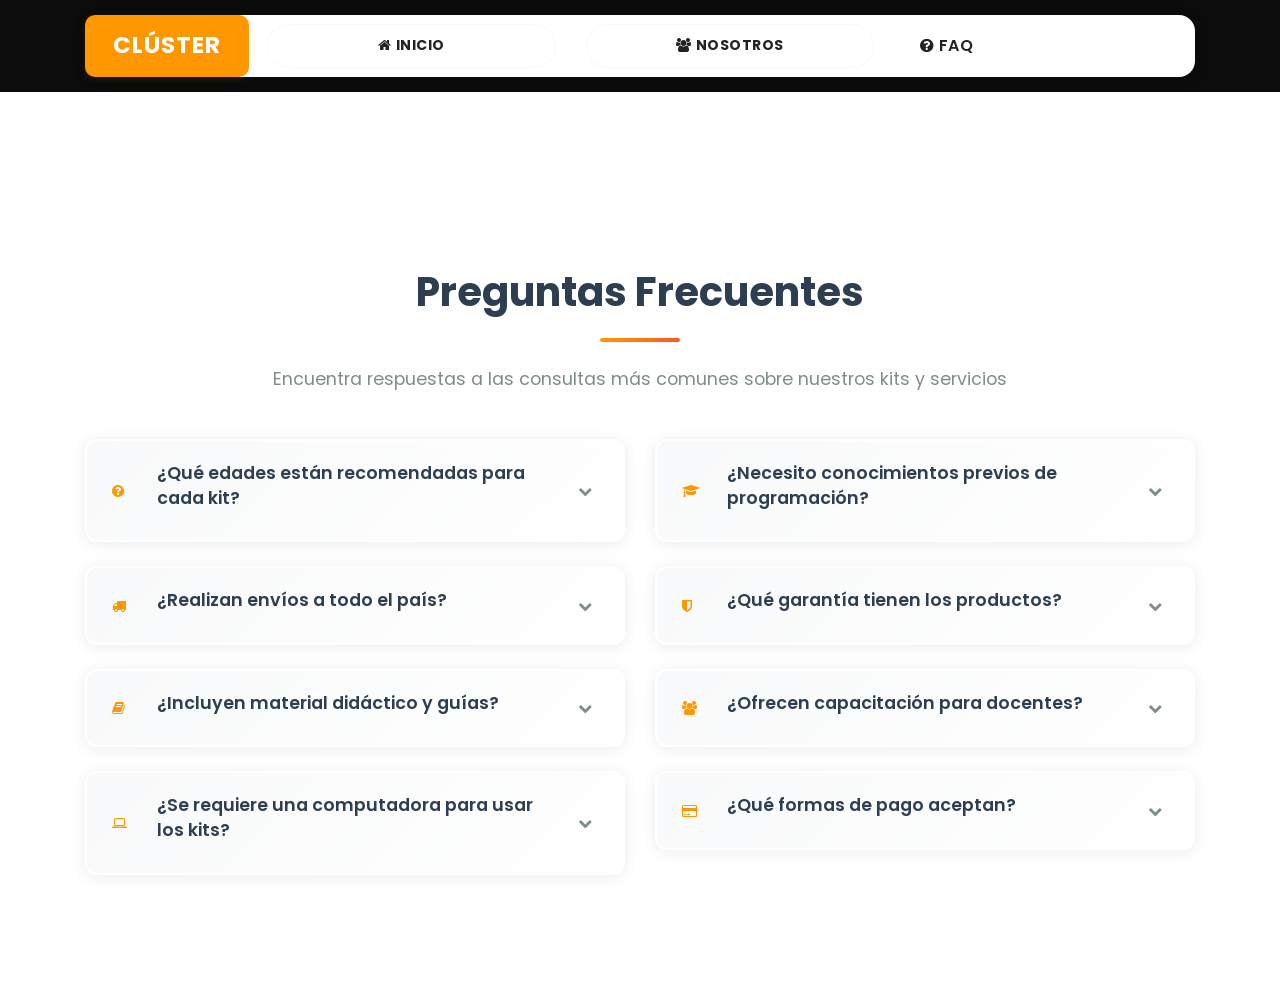
==== faq.html @ 16336eb2 "Optimización completa mobile responsive - 3 páginas con navbar, sidebar y secciones optimizadas" ====
<!DOCTYPE html>
<html lang="es">
   <head>
      <!-- basic -->
      <meta charset="utf-8">
      <meta http-equiv="X-UA-Compatible" content="IE=edge">
      <meta name="viewport" content="width=device-width, initial-scale=1, shrink-to-fit=no">
      
      <!-- site metas -->
      <title>Preguntas Frecuentes - Clúster ISAE | FAQ Kits Gigo</title>
      <meta name="description" content="Preguntas frecuentes sobre kits Gigo, garantías, edades recomendadas, capacitaciones y formas de pago.">
      <meta name="keywords" content="FAQ, preguntas frecuentes, kits gigo, garantia, envios, capacitaciones">
      
      <!-- bootstrap css -->
      <link rel="stylesheet" type="text/css" href="css/bootstrap.min.css">
      <!-- style css -->
      <link rel="stylesheet" type="text/css" href="css/style.css">
      <!-- Responsive-->
      <link rel="stylesheet" href="css/responsive.css">
      <!-- fevicon -->
      <link rel="icon" href="data:image/svg+xml,<svg xmlns='http://www.w3.org/2000/svg' viewBox='0 0 100 100'><text y='.9em' font-size='90'>🤖</text></svg>" type="image/svg+xml" />
      <!-- font css -->
      <link href="https://fonts.googleapis.com/css?family=Poppins:400,500,600,700&display=swap" rel="stylesheet">
      <!-- Scrollbar Custom CSS -->
      <link rel="stylesheet" href="css/jquery.mCustomScrollbar.min.css">
      <!-- font awesome css -->
      <link rel="stylesheet" href="https://cdnjs.cloudflare.com/ajax/libs/font-awesome/4.7.0/css/font-awesome.min.css">
      
      <!-- Custom Responsive Styles -->
      <style>
         /* Navbar responsive fixes */
         .navbar-toggler {
            background: transparent;
            border: 2px solid rgba(255, 255, 255, 0.5);
            padding: 8px 10px;
         }
         
         .navbar-toggler:focus {
            outline: none;
            box-shadow: 0 0 0 0.2rem rgba(255, 255, 255, 0.25);
         }
         
         @media (max-width: 991px) {
            .navbar-collapse {
               background: rgba(30, 60, 114, 0.98);
               margin-top: 15px;
               padding: 15px;
               border-radius: 8px;
            }
            
            .navbar-nav .nav-item {
               margin: 8px 0 !important;
               width: 100%;
            }
            
            .navbar-nav .nav-link,
            .navbar-nav .nav-btn {
               text-align: center;
               display: block;
               width: 100%;
               padding: 12px 20px !important;
            }
            
            .navbar-nav .nav-item.active .nav-link,
            .navbar-nav .nav-item.active .nav-btn {
               background: rgba(255, 107, 53, 0.2);
            }
         }
         
         @media (max-width: 576px) {
            .navbar-brand {
               font-size: 1.1rem !important;
            }
            
            .navbar-nav .nav-link,
            .navbar-nav .nav-btn {
               font-size: 14px;
               padding: 10px 15px !important;
            }
         }
         
         /* ========================================
            COMPLETE MOBILE OPTIMIZATION - FAQ PAGE
            ======================================== */
         
         @media (max-width: 768px) {
            * {
               -webkit-tap-highlight-color: rgba(255, 107, 53, 0.2);
            }
            
            body {
               font-size: 14px;
               padding-bottom: 80px;
            }
            
            .container {
               padding-left: 20px;
               padding-right: 20px;
            }
            
            h1, h2, h3, h4 {
               word-wrap: break-word;
               overflow-wrap: break-word;
               font-size: 24px !important;
               margin-bottom: 20px;
            }
            
            h3 {
               font-size: 20px !important;
            }
            
            img {
               max-width: 100%;
               height: auto;
            }
            
            p {
               font-size: 14px !important;
               line-height: 1.7;
            }
            
            .faq-item {
               margin-bottom: 15px;
               border-radius: 12px;
               overflow: hidden;
            }
            
            .faq-question {
               padding: 15px;
               font-size: 15px !important;
               font-weight: 600;
               min-height: 50px;
               display: flex;
               align-items: center;
               background: linear-gradient(135deg, #1e3c72 0%, #2a5298 100%);
               color: white;
               cursor: pointer;
               transition: all 0.3s ease;
            }
            
            .faq-question:active {
               background: linear-gradient(135deg, #ff6b35 0%, #ff8c42 100%);
            }
            
            .faq-answer {
               padding: 15px;
               font-size: 14px !important;
               line-height: 1.7;
               background: #f8f9fa;
            }
            
            section {
               padding: 40px 0 !important;
            }
            
            /* Touch targets */
            a, button {
               min-height: 44px;
               display: inline-flex;
               align-items: center;
            }
         }
         
         @media (max-width: 576px) {
            h1, h2 {
               font-size: 22px !important;
            }
            
            h3 {
               font-size: 18px !important;
            }
            
            p {
               font-size: 13px !important;
            }
            
            .faq-question {
               font-size: 14px !important;
               padding: 12px;
            }
            
            .faq-answer {
               font-size: 13px !important;
               padding: 12px;
            }
            
            section {
               padding: 30px 0 !important;
            }
         }
      </style>
   </head>
   <body>
      <!-- header section start -->
      <header class="header_section">
        <div class="container">
            <nav class="navbar navbar-expand-lg custom_nav-container d-flex align-items-center">
                <a class="navbar-brand brand-orange" href="index.html">CLÚSTER</a>

                <button class="navbar-toggler" type="button" data-toggle="collapse" data-target="#navbarSupportedContent" aria-controls="navbarSupportedContent" aria-expanded="false" aria-label="Toggle navigation">
                    <span class="navbar-toggler-icon">
                       <i class="fa fa-bars" style="color: #fff; font-size: 24px;"></i>
                    </span>
                </button>

                <div class="collapse navbar-collapse" id="navbarSupportedContent">
               <ul class="navbar-nav ml-auto text-uppercase d-flex align-items-center">
                  <li class="nav-item">
                     <a class="nav-link font-weight-bold px-3 py-2 rounded-pill border border-light" href="index.html"> 
                        <i class="fa fa-home mr-1"></i>INICIO
                     </a>
                  </li>
                  <li class="nav-item ml-2">
                     <a class="nav-link font-weight-bold px-3 py-2 rounded-pill border border-light" href="nosotros.html">
                        <i class="fa fa-users mr-1"></i>NOSOTROS
                     </a>
                  </li>
                  <li class="nav-item ml-2 active">
                     <a class="btn btn-outline-light nav-btn px-3 py-2 rounded-pill" href="faq.html">
                        <i class="fa fa-question-circle mr-1"></i>FAQ <span class="sr-only">(current)</span>
                     </a>
                  </li>
                    </ul>
                </div>
            </nav>
         </div>
      </header>
      <!-- header section end -->
      
      <!-- faq section start -->
      <div class="blog_section layout_padding">
         <div class="container">
            <div class="blog_section_2">
               <div class="row mb-5">
                  <div class="col-12">
                     <div class="faq-section-new">
                        <div class="faq-header text-center mb-5">
                           <h2 class="faq-main-title">Preguntas Frecuentes</h2>
                           <p class="faq-subtitle">Encuentra respuestas a las consultas más comunes sobre nuestros kits y servicios</p>
                        </div>
                        
                        <div class="row">
                           <div class="col-lg-6 mb-4">
                              <div class="faq-card">
                                 <div class="faq-question-new">
                                    <i class="fa fa-question-circle faq-icon-new"></i>
                                    <h5>¿Qué edades están recomendadas para cada kit?</h5>
                                    <i class="fa fa-chevron-down faq-arrow-new"></i>
                                 </div>
                                 <div class="faq-answer-new">
                                    <p>Cada kit está diseñado para diferentes rangos de edad: Kit 1205 (6-10 años), Kit 1269 (10-14 años), Kit 1300 (12-16 años), Kit 1409 (14+ años), y Kit 1204RR (12+ años). Todos están pensados para facilitar el aprendizaje progresivo.</p>
                                 </div>
                              </div>
                           </div>
                           
                           <div class="col-lg-6 mb-4">
                              <div class="faq-card">
                                 <div class="faq-question-new">
                                    <i class="fa fa-graduation-cap faq-icon-new"></i>
                                    <h5>¿Necesito conocimientos previos de programación?</h5>
                                    <i class="fa fa-chevron-down faq-arrow-new"></i>
                                 </div>
                                 <div class="faq-answer-new">
                                    <p>No es necesario. Gigo se encargó de que los kits estén diseñados para iniciar desde cero. Incluyen guías paso a paso, programación visual por bloques y materiales educativos que facilitan el aprendizaje de forma intuitiva.</p>
                                 </div>
                              </div>
                           </div>
                           
                           <div class="col-lg-6 mb-4">
                              <div class="faq-card">
                                 <div class="faq-question-new">
                                    <i class="fa fa-truck faq-icon-new"></i>
                                    <h5>¿Realizan envíos a todo el país?</h5>
                                    <i class="fa fa-chevron-down faq-arrow-new"></i>
                                 </div>
                                 <div class="faq-answer-new">
                                    <p>Sí, realizamos envíos a todo el territorio nacional. Los tiempos de entrega varían según la ubicación. Contáctanos para obtener información específica sobre costos y plazos de entrega para tu zona.</p>
                                 </div>
                              </div>
                           </div>
                           
                           <div class="col-lg-6 mb-4">
                              <div class="faq-card">
                                 <div class="faq-question-new">
                                    <i class="fa fa-shield faq-icon-new"></i>
                                    <h5>¿Qué garantía tienen los productos?</h5>
                                    <i class="fa fa-chevron-down faq-arrow-new"></i>
                                 </div>
                                 <div class="faq-answer-new">
                                    <p>Todos nuestros kits cuentan con garantía de 6 meses contra defectos de fabricación. Además, ofrecemos soporte técnico continuo y asesoramiento para sacar el máximo provecho de tu kit educativo.</p>
                                 </div>
                              </div>
                           </div>
                           
                           <div class="col-lg-6 mb-4">
                              <div class="faq-card">
                                 <div class="faq-question-new">
                                    <i class="fa fa-book faq-icon-new"></i>
                                    <h5>¿Incluyen material didáctico y guías?</h5>
                                    <i class="fa fa-chevron-down faq-arrow-new"></i>
                                 </div>
                                 <div class="faq-answer-new">
                                    <p>Absolutamente. Cada kit incluye guías de actividades, desafíos progresivos y acceso a secuencias pedagógicas. También ofrecemos soporte pedagógico.</p>
                                 </div>
                              </div>
                           </div>
                           
                           <div class="col-lg-6 mb-4">
                              <div class="faq-card">
                                 <div class="faq-question-new">
                                    <i class="fa fa-users faq-icon-new"></i>
                                    <h5>¿Ofrecen capacitación para docentes?</h5>
                                    <i class="fa fa-chevron-down faq-arrow-new"></i>
                                 </div>
                                 <div class="faq-answer-new">
                                    <p>Sí, ofrecemos programas de capacitación y talleres especializados para docentes. Incluyen formación en uso de kits, metodologías pedagógicas y estrategias para integrar la robótica en el aula.</p>
                                 </div>
                              </div>
                           </div>
                           
                           <div class="col-lg-6 mb-4">
                              <div class="faq-card">
                                 <div class="faq-question-new">
                                    <i class="fa fa-laptop faq-icon-new"></i>
                                    <h5>¿Se requiere una computadora para usar los kits?</h5>
                                    <i class="fa fa-chevron-down faq-arrow-new"></i>
                                 </div>
                                 <div class="faq-answer-new">
                                    <p>Depende del kit. El Kit 1205 no requiere PC. Los kits 1269, 1300, 1409 y 1204RR sí necesitan computadora para programación. Algunos también soportan tablets o dispositivos móviles con Bluetooth.</p>
                                 </div>
                              </div>
                           </div>
                           
                           <div class="col-lg-6 mb-4">
                              <div class="faq-card">
                                 <div class="faq-question-new">
                                    <i class="fa fa-credit-card faq-icon-new"></i>
                                    <h5>¿Qué formas de pago aceptan?</h5>
                                    <i class="fa fa-chevron-down faq-arrow-new"></i>
                                 </div>
                                 <div class="faq-answer-new">
                                    <p>Aceptamos transferencia bancaria, depósito, tarjetas de crédito y débito. Para instituciones educativas ofrecemos planes de pago especiales y presupuestos personalizados. Contáctanos para más detalles.</p>
                                 </div>
                              </div>
                           </div>
                        </div>
                     </div>
                  </div>
               </div>
            </div>
         </div>
      </div>
      <!-- faq section end -->

      <!-- Botón flotante volver arriba -->
      <button id="btn-scroll-top" title="Volver al principio">
         <i class="fa fa-arrow-up"></i>
      </button>

      <!-- Javascript files-->
      <script src="js/jquery.min.js"></script>
      <script src="js/popper.min.js"></script>
      <script src="js/bootstrap.bundle.min.js"></script>
      <script src="js/jquery-3.0.0.min.js"></script>
      <script src="js/plugin.js"></script>
      <script src="js/jquery.mCustomScrollbar.concat.min.js"></script>
      <script src="js/custom.js"></script>
      
      <script>
         // FAQ Accordion
         document.addEventListener('DOMContentLoaded', function() {
            const faqCards = document.querySelectorAll('.faq-card');
            
            faqCards.forEach(card => {
               const question = card.querySelector('.faq-question-new');
               
               question.addEventListener('click', function() {
                  // Cerrar todas las demás cards
                  faqCards.forEach(otherCard => {
                     if (otherCard !== card) {
                        otherCard.classList.remove('active');
                     }
                  });
                  
                  // Toggle la card actual
                  card.classList.toggle('active');
               });
            });
         });
      </script>
      
      <script>
         // Mostrar/ocultar botón y scroll suave al top
         const btnScrollTop = document.getElementById('btn-scroll-top');
         window.addEventListener('scroll', function() {
            if (window.scrollY > 200) {
               btnScrollTop.style.display = 'block';
            } else {
               btnScrollTop.style.display = 'none';
            }
         });
         btnScrollTop.addEventListener('click', function() {
            window.scrollTo({ top: 0, behavior: 'smooth' });
         });
      </script>
   </body>
</html>
---- css/style.css ----
/* RESET PARA ELIMINAR ESPACIO BLANCO SUPERIOR */
html, body {
    margin: 0 !important;
    padding: 0 !important;
}

/* Badges informativos para kits */
.kit-badges {
    display: flex;
    flex-wrap: wrap;
    gap: 8px;
    margin-top: 12px;
    margin-bottom: 12px;
}

.kit-badge {
    display: inline-flex;
    align-items: center;
    gap: 6px;
    background: #fff;
    border: 1.5px solid #ff9800;
    border-radius: 20px;
    padding: 6px 14px;
    font-size: 0.85rem;
    font-weight: 600;
    color: #333;
    box-shadow: 0 2px 6px rgba(255, 152, 0, 0.1);
    transition: all 0.3s ease;
}

.kit-badge:hover {
    background: #fff8e1;
    transform: translateY(-2px);
    box-shadow: 0 4px 10px rgba(255, 152, 0, 0.2);
}

.kit-badge-icon {
    font-size: 1.1rem;
    line-height: 1;
}

.kit-badge.edad { border-color: #4caf50; }
.kit-badge.edad:hover { background: #e8f5e9; }

.kit-badge.compatibilidad { border-color: #2196f3; }
.kit-badge.compatibilidad:hover { background: #e3f2fd; }

.kit-badge.requerimientos { border-color: #9c27b0; }
.kit-badge.requerimientos:hover { background: #f3e5f5; }

/* Responsive badges */
@media (max-width: 576px) {
    .kit-badge {
        font-size: 0.75rem;
        padding: 5px 10px;
        gap: 4px;
    }
    .kit-badge-icon {
        font-size: 1rem;
    }
}

/* Video responsivo en info extra Kit 1205 */
.extra-video {
    margin: 18px 0 10px 0;
    width: 100%;
    max-width: 480px;
    aspect-ratio: 16/9;
    border-radius: 14px;
    overflow: hidden;
    box-shadow: 0 2px 12px 0 rgba(0,0,0,0.10);
}
.extra-video iframe {
    width: 100%;
    height: 100%;
    border: none;
    display: block;
}
/* Info extra Kit 1205 */
.kit-extra-info {
    background: linear-gradient(135deg, #fffbf0 0%, #fff8e1 100%);
    border: 2px solid #ff9800;
    border-radius: 20px;
    margin: 40px 0 0 0;
    padding: 40px;
    box-shadow: 0 8px 24px rgba(255, 152, 0, 0.12), 0 2px 8px rgba(0, 0, 0, 0.06);
    transition: all 0.4s cubic-bezier(0.4, 0, 0.2, 1);
    overflow: hidden;
    width: 100%;
    max-width: 100%;
    position: relative;
}

.kit-extra-info::before {
    content: '';
    position: absolute;
    top: 0;
    left: 0;
    right: 0;
    height: 4px;
    background: linear-gradient(90deg, #ff9800, #ffa726, #ff9800);
    background-size: 200% 100%;
    animation: gradientShift 3s ease infinite;
}

@keyframes gradientShift {
    0%, 100% { background-position: 0% 50%; }
    50% { background-position: 100% 50%; }
}

.kit-extra-info .extra-content {
    position: relative;
    z-index: 1;
}

.kit-extra-info .extra-content h4 {
    color: #e65100;
    margin-bottom: 20px;
    font-size: 1.5rem;
    font-weight: 700;
    letter-spacing: 0.5px;
    text-transform: uppercase;
    border-bottom: 3px solid #ff9800;
    padding-bottom: 12px;
    display: inline-block;
}

.kit-extra-info ul {
    margin-bottom: 20px;
    padding-left: 0;
    list-style: none;
}

.kit-extra-info li {
    margin-bottom: 12px;
    font-size: 1.05rem;
    padding-left: 32px;
    position: relative;
    line-height: 1.6;
    color: #333;
}

.kit-extra-info li::before {
    content: '▸';
    position: absolute;
    left: 0;
    color: #ff9800;
    font-size: 1.3rem;
    font-weight: bold;
    top: -2px;
}

.kit-extra-info p {
    color: #555;
    font-size: 1.05rem;
    line-height: 1.7;
    margin-top: 20px;
    padding: 16px;
    background: rgba(255, 255, 255, 0.6);
    border-left: 4px solid #ff9800;
    border-radius: 8px;
}

.kit-extra-info .extra-images {
    display: flex;
    gap: 18px;
    margin-bottom: 14px;
    justify-content: center;
    align-items: center;
}

.kit-extra-info .extra-img {
    width: 120px;
    border-radius: 16px;
    border: 2px solid #ff9800;
    background: #fff;
    box-shadow: 0 4px 12px rgba(255, 152, 0, 0.15);
    transition: transform 0.4s ease, box-shadow 0.4s ease, z-index 0.4s ease;
    cursor: pointer;
    position: relative;
    z-index: 1;
}

.kit-extra-info .extra-img:hover {
    transform: scale(2.5);
    box-shadow: 0 12px 40px rgba(255, 152, 0, 0.4);
    z-index: 100;
}

.kit-extra-info .extra-video {
    margin-top: 20px;
}

.kit-extra-info .extra-video iframe {
    border-radius: 16px;
    box-shadow: 0 4px 16px rgba(0, 0, 0, 0.1);
    border: 2px solid #ff9800;
}
/* Botón 'Ver más' para kits */
.btn-vermas {
    display: inline-flex;
    align-items: center;
    gap: 8px;
    background: linear-gradient(135deg, #ff9800 0%, #fb8c00 100%);
    color: #fff;
    border: none;
    border-radius: 30px;
    padding: 12px 32px;
    font-size: 0.95rem;
    font-weight: 700;
    text-transform: uppercase;
    letter-spacing: 1.2px;
    transition: all 0.3s ease;
    box-shadow: 0 4px 15px rgba(255, 152, 0, 0.3);
    margin-right: 18px;
    position: relative;
    overflow: hidden;
}

.btn-vermas::after {
    content: '▼';
    font-size: 0.8rem;
    transition: transform 0.3s ease;
}

.btn-vermas.expanded::after {
    transform: rotate(180deg);
}

.btn-vermas::before {
    content: '';
    position: absolute;
    top: 0;
    left: -100%;
    width: 100%;
    height: 100%;
    background: linear-gradient(90deg, transparent, rgba(255, 255, 255, 0.3), transparent);
    transition: left 0.5s ease;
}

.btn-vermas:hover::before {
    left: 100%;
}

.btn-vermas:hover {
    background: linear-gradient(135deg, #f57c00 0%, #ef6c00 100%);
    color: #fff;
    box-shadow: 0 6px 25px rgba(255, 152, 0, 0.4);
    transform: translateY(-2px);
    text-decoration: none;
}

.btn-vermas:active {
    transform: translateY(0);
    box-shadow: 0 3px 12px rgba(255, 152, 0, 0.3);
}
/* Alinear botones en Kit 1205 */
.price_main {
    display: flex;
    align-items: center;
    justify-content: space-between;
    gap: 18px;
    margin-top: 24px;
}
.vermas_btn {
    margin-right: auto;
}
.read_btn {
    margin-left: auto;
}

/* Estilos responsive para contenido expandible */
@media (max-width: 768px) {
    .kit-extra-info {
        padding: 24px;
        margin: 24px 0 0 0;
    }
    
    .kit-extra-info .extra-content h4 {
        font-size: 1.3rem;
    }
    
    .kit-extra-info li {
        font-size: 0.95rem;
        padding-left: 28px;
    }
    
    .kit-extra-info .extra-img {
        width: 100px;
    }
    
    .btn-vermas {
        padding: 10px 24px;
        font-size: 0.85rem;
    }
}

/* Botón flotante para volver al principio */
#btn-scroll-top {
    display: none;
    position: fixed;
    bottom: 32px;
    right: 32px;
    z-index: 999;
    background: #ff9800;
    color: #fff;
    border: none;
    border-radius: 50%;
    width: 54px;
    height: 54px;
    box-shadow: 0 4px 18px 0 rgba(255,152,0,0.18), 0 2px 8px 0 rgba(0,0,0,0.10);
    font-size: 2rem;
    cursor: pointer;
    transition: background 0.2s, box-shadow 0.2s, transform 0.2s;
}
#btn-scroll-top:hover {
    background: #e67c00;
    box-shadow: 0 6px 24px 0 rgba(255,152,0,0.22);
    transform: scale(1.08);
}
/* Marco para la imagen de GIGO TOYS */
.about_img img {
    border: 4px solid #ff9800;
    border-radius: 18px;
    box-shadow: 0 2px 12px 0 rgba(255,152,0,0.10);
    background: #fff;
    padding: 6px;
}
/* Navbar más estético */
.custom_nav-container {
    background: #fff;
    border-radius: 16px;
    box-shadow: 0 2px 16px 0 rgba(0,0,0,0.08);
    padding: 10px 32px;
    margin-top: 18px;
}
.navbar-nav.ml-auto.text-uppercase.d-flex.align-items-center {
    gap: 18px;
}
.navbar-nav .nav-link,
.navbar-nav .nav-btn,
.navbar-nav .btn {
    border-radius: 24px !important;
    font-weight: 600;
    letter-spacing: 0.5px;
    color: #222 !important;
    background: none !important;
    box-shadow: none !important;
    padding: 8px 22px;
    margin: 0 2px;
    transition: background 0.25s, color 0.25s, box-shadow 0.22s, transform 0.22s cubic-bezier(0.4,0,0.2,1);
}
.navbar-nav .nav-link:hover,
.navbar-nav .nav-link:focus,
.navbar-nav .nav-btn:hover,
.navbar-nav .nav-btn:focus,
.navbar-nav .btn:hover,
.navbar-nav .btn:focus {
    background: #ff9800 !important;
    color: #fff !important;
    box-shadow: 0 2px 8px 0 rgba(255,152,0,0.12);
    transform: translateY(-2px) scale(1.08);
}
.navbar-brand.brand-orange {
    font-size: 1.45rem;
    padding: 10px 28px;
    border-radius: 10px;
    box-shadow: 0 2px 8px 0 rgba(255,152,0,0.10);
}
/* Firma en contacto: color discreto y hover iluminado */
.contact-firma .firma-link {
    color: #888;
    text-decoration: none;
    transition: color 0.2s, text-shadow 0.2s;
}
.contact-firma .firma-link:hover {
    color: #ff9800;
    text-shadow: 0 0 8px #ff9800, 0 0 2px #fff;
}
/* Animación suave para los botones del navbar */
.navbar-nav .nav-link,
.navbar-nav .nav-btn,
.navbar-nav .btn {
    transition: background 0.25s, color 0.25s, transform 0.22s cubic-bezier(0.4,0,0.2,1);
}
.navbar-nav .nav-link:hover,
.navbar-nav .nav-link:focus,
.navbar-nav .nav-btn:hover,
.navbar-nav .nav-btn:focus,
.navbar-nav .btn:hover,
.navbar-nav .btn:focus {
    background: #ff9800 !important;
    color: #fff !important;
    transform: scale(1.07);
}
/* Efecto zoom en imágenes de la sección 'conocenos' */
.blog_section_2 .blog_img img {
    transition: transform 0.35s cubic-bezier(0.4,0,0.2,1);
}
.blog_section_2 .blog_img:hover img {
    transform: scale(1.08);
}
/* Banner alineado a la izquierda y centrado verticalmente */
.banner-left {
    display: flex;
    flex-direction: column;
    align-items: flex-start;
    justify-content: center;
    min-height: 400px;
    padding: 0;
}

.banner-left .banner_taital,
.banner-left .banner_text {
    text-align: left;
    width: 100%;
}

.banner-center {
    display: flex;
    flex-direction: column;
    align-items: center;
    justify-content: center;
    text-align: center;
    width: 100%;
    max-width: 1400px;
    margin: 0 auto;
    padding: 0 40px;
}

.banner-center .banner_taital,
.banner-center .banner_text {
    text-align: center;
    width: 100%;
}

/* Botones de kits en el banner - Sistema profesional de grid */
.kit-buttons {
    margin-top: 40px;
    max-width: 100%;
    width: 100%;
}

.kit-buttons .row {
    margin-left: 0;
    margin-right: 0;
    margin-bottom: 25px;
    display: flex;
    justify-content: center;
    gap: 35px;
}

.kit-btn-col {
    padding: 0;
    text-align: center;
    flex: 0 0 auto;
}

.kit-btn {
    border: 3px solid #ddd;
    background: #fff;
    border-radius: 18px;
    padding: 20px;
    transition: all 0.3s ease;
    cursor: pointer;
    display: flex;
    align-items: center;
    justify-content: center;
    width: 160px;
    height: 160px;
    box-shadow: 0 2px 8px rgba(0,0,0,0.1);
}

.kit-btn:hover {
    box-shadow: 0 4px 20px rgba(255, 152, 0, 0.4);
    transform: translateY(-3px);
    border-color: #ff9800;
}

.kit-img {
    width: 115px;
    height: 115px;
    object-fit: contain;
    margin: 0 auto;
    display: block;
}

.kit-label {
    margin-top: 12px;
    font-size: 18px;
    font-weight: 700;
    color: #fff;
    background: rgba(0,0,0,0.4);
    border-radius: 10px;
    padding: 10px 8px;
    width: 160px;
    line-height: 1.3;
    min-height: 60px;
    display: flex;
    align-items: center;
    justify-content: center;
}

/* Botón pequeño de Expansiones */
.expansion-btn {
    margin-top: 15px;
    padding: 12px 20px;
    background: linear-gradient(135deg, #ff9800, #f57c00);
    color: #fff;
    border: none;
    border-radius: 8px;
    font-size: 16px;
    font-weight: 700;
    cursor: pointer;
    transition: all 0.3s ease;
    box-shadow: 0 2px 8px rgba(245, 124, 0, 0.3);
    width: 160px;
}

.expansion-btn:hover {
    background: linear-gradient(135deg, #f57c00, #e65100);
    box-shadow: 0 4px 12px rgba(245, 124, 0, 0.5);
    transform: translateY(-2px);
}

/* Responsive para botones de kits */
@media (max-width: 1200px) {
    .kit-buttons {
        max-width: 800px;
    }
    .kit-buttons .row {
        gap: 25px;
    }
    .kit-btn {
        width: 140px;
        height: 140px;
        padding: 16px;
    }
    .kit-img {
        width: 100px;
        height: 100px;
    }
    .kit-label {
        width: 140px;
        font-size: 16px;
        min-height: 55px;
    }
}

@media (max-width: 768px) {
    .kit-buttons .row {
        gap: 15px;
        justify-content: center;
    }
    .kit-btn {
        width: 110px;
        height: 110px;
        padding: 12px;
    }
    .kit-img {
        width: 80px;
        height: 80px;
        height: 90px;
    }
    .kit-label {
        width: 120px;
        font-size: 0.85rem;
        min-height: 45px;
    }
}
@media (max-width: 480px) {
    .kit-buttons .row {
        gap: 10px;
        flex-wrap: wrap;
        justify-content: center !important;
    }
    .kit-btn {
        width: 100px;
        height: 100px;
        padding: 12px;
    }
    .kit-img {
        width: 75px;
        height: 75px;
    }
    .kit-label {
        width: 100px;
        font-size: 0.75rem;
        min-height: 40px;
    }
}
/* Logo del navbar con fondo naranja */
.brand-orange {
    background: #ff9800;
    color: #fff !important;
    border-radius: 6px;
    padding: 8px 20px;
    font-weight: bold;
    letter-spacing: 1px;
    text-transform: uppercase;
}
/* Botones del navbar sin fondo y en mayúsculas */
.nav-btn {
    color: #222;
    background: none !important;
    border: none !important;
    box-shadow: none !important;
    text-transform: uppercase;
    font-weight: 600;
    padding: 8px 16px;
}
.navbar-nav.text-uppercase .nav-link,
.navbar-nav.text-uppercase .nav-btn {
    text-transform: uppercase;
}

/* Tarjetas de información horizontales en sección Conocenos */
.info-card-horizontal {
    background: #fff;
    border-radius: 20px;
    box-shadow: 0 6px 20px rgba(0,0,0,0.08);
    overflow: hidden;
    transition: box-shadow 0.3s ease;
    margin-bottom: 30px;
}
.info-card-horizontal:hover {
    box-shadow: 0 12px 32px rgba(255,152,0,0.18);
}
.info-card-img-horizontal {
    width: 100%;
    height: 300px;
    overflow: hidden;
    border-radius: 20px;
}
.info-card-img-horizontal img {
    width: 100%;
    height: 100%;
    object-fit: cover;
    transition: transform 0.4s cubic-bezier(0.4,0,0.2,1);
}
.info-card-img-horizontal:hover img {
    transform: scale(1.1);
}
.info-card-body-horizontal {
    padding: 40px;
}
.info-card-title-horizontal {
    color: #ff9800;
    font-size: 2.2rem;
    font-weight: 700;
    margin-bottom: 12px;
    text-transform: uppercase;
    letter-spacing: 2px;
}
.info-card-subtitle-horizontal {
    color: #555;
    font-size: 1.2rem;
    font-weight: 600;
    margin-bottom: 18px;
    font-style: italic;
    border-left: 4px solid #ff9800;
    padding-left: 14px;
}
.info-card-text-horizontal {
    color: #666;
    font-size: 1.05rem;
    line-height: 1.8;
    margin: 0;
    text-align: justify;
}

/* Estilos especiales para la tarjeta ISAE */
.isae-card {
    background: linear-gradient(135deg, #fff 0%, #f8f9fa 100%);
    position: relative;
}

.isae-image-column {
    padding: 20px;
}
.isae-img-item {
    margin-bottom: 25px;
}
.isae-img-item:last-child {
    margin-bottom: 0;
}
.isae-img-wrapper {
    width: 100%;
    height: 200px;
    border-radius: 16px;
    overflow: hidden;
    box-shadow: 0 6px 20px rgba(0,0,0,0.12);
    transition: all 0.4s ease;
    position: relative;
}
.isae-img-wrapper::before {
    content: '';
    position: absolute;
    top: 0;
    left: 0;
    right: 0;
    bottom: 0;
    background: linear-gradient(to bottom, transparent 0%, rgba(0,0,0,0.3) 100%);
    opacity: 0;
    transition: opacity 0.3s ease;
    z-index: 1;
}
.isae-img-wrapper:hover::before {
    opacity: 1;
}
.isae-img-wrapper:hover {
    transform: translateY(-8px);
    box-shadow: 0 12px 32px rgba(255,152,0,0.2);
}
.isae-img-wrapper img {
    width: 100%;
    height: 100%;
    object-fit: cover;
    transition: transform 0.4s ease;
}
.isae-img-wrapper:hover img {
    transform: scale(1.08);
}
.isae-img-caption {
    margin-top: 10px;
    padding: 0 10px;
    color: #555;
    font-size: 0.9rem;
    font-style: italic;
    line-height: 1.5;
    text-align: center;
    border-left: 3px solid #ff9800;
    padding-left: 12px;
    text-align: left;
}
.isae-highlights {
    margin-top: 25px;
}
.highlight-item {
    display: flex;
    align-items: flex-start;
    margin-bottom: 20px;
    padding: 15px;
    background: #fff;
    border-radius: 12px;
    box-shadow: 0 2px 8px rgba(0,0,0,0.05);
    transition: transform 0.3s ease, box-shadow 0.3s ease;
}
.highlight-item:hover {
    transform: translateX(8px);
    box-shadow: 0 4px 12px rgba(255,152,0,0.12);
}
.highlight-icon {
    font-size: 2rem;
    color: #ff9800;
    margin-right: 15px;
    min-width: 40px;
}
.highlight-content h6 {
    color: #333;
    font-size: 1.1rem;
    font-weight: 600;
    margin-bottom: 5px;
}
.highlight-content p {
    color: #666;
    font-size: 0.95rem;
    line-height: 1.6;
    margin: 0;
}

/* Estilos para la tarjeta CLÚSTER */
.cluster-card {
    background: linear-gradient(135deg, #f8f9fa 0%, #fff 100%);
    position: relative;
}

.cluster-image-column {
    padding: 20px;
}
.cluster-img-item {
    margin-bottom: 25px;
}
.cluster-img-item:last-child {
    margin-bottom: 0;
}
.cluster-img-wrapper {
    width: 100%;
    height: 200px;
    border-radius: 16px;
    overflow: hidden;
    box-shadow: 0 6px 20px rgba(0,0,0,0.12);
    transition: all 0.4s ease;
    border: 3px solid transparent;
}
.cluster-img-wrapper:hover {
    transform: translateX(8px);
    box-shadow: 0 12px 32px rgba(33,150,243,0.25);
    border-color: #2196F3;
}
.cluster-img-wrapper img {
    width: 100%;
    height: 100%;
    object-fit: cover;
    transition: transform 0.4s ease;
}
.cluster-img-wrapper:hover img {
    transform: scale(1.08);
}
.cluster-img-caption {
    margin-top: 10px;
    padding: 0 10px;
    color: #555;
    font-size: 0.9rem;
    font-style: italic;
    line-height: 1.5;
    border-left: 3px solid #2196F3;
    padding-left: 12px;
}
.cluster-features {
    margin-top: 25px;
}
.feature-item {
    display: flex;
    align-items: flex-start;
    margin-bottom: 20px;
    padding: 18px;
    background: linear-gradient(135deg, #fff 0%, #f0f8ff 100%);
    border-radius: 12px;
    border-left: 4px solid #2196F3;
    transition: all 0.3s ease;
}
.feature-item:hover {
    transform: translateX(10px);
    box-shadow: 0 6px 16px rgba(33,150,243,0.15);
}
.feature-icon-box {
    width: 50px;
    height: 50px;
    background: linear-gradient(135deg, #2196F3 0%, #1976D2 100%);
    border-radius: 12px;
    display: flex;
    align-items: center;
    justify-content: center;
    margin-right: 15px;
    flex-shrink: 0;
}
.feature-icon-box i {
    font-size: 1.5rem;
    color: #fff;
}
.feature-content h6 {
    color: #1976D2;
    font-size: 1.1rem;
    font-weight: 600;
    margin-bottom: 5px;
}
.feature-content p {
    color: #666;
    font-size: 0.95rem;
    line-height: 1.6;
    margin: 0;
}

/* Estilos para la tarjeta IDENTIDAD */
.identidad-card {
    background: linear-gradient(135deg, #fff 0%, #fffef7 100%);
}
.identidad-image-column {
    padding: 20px;
}
.identidad-img-item {
    margin-bottom: 25px;
}
.identidad-img-item:last-child {
    margin-bottom: 0;
}
.identidad-img-wrapper {
    width: 100%;
    height: 200px;
    border-radius: 16px;
    overflow: hidden;
    box-shadow: 0 6px 20px rgba(0,0,0,0.12);
    transition: all 0.4s ease;
    position: relative;
    border: 3px solid transparent;
}
.identidad-img-wrapper::after {
    content: '';
    position: absolute;
    top: 0;
    left: 0;
    right: 0;
    bottom: 0;
    background: linear-gradient(135deg, rgba(255,193,7,0.2) 0%, rgba(255,152,0,0.2) 100%);
    opacity: 0;
    transition: opacity 0.3s ease;
}
.identidad-img-wrapper:hover::after {
    opacity: 1;
}
.identidad-img-wrapper:hover {
    transform: scale(1.05);
    box-shadow: 0 12px 32px rgba(255,152,0,0.25);
    border-color: #FFC107;
}
.identidad-img-wrapper img {
    width: 100%;
    height: 100%;
    object-fit: cover;
}
.identidad-img-caption {
    margin-top: 10px;
    padding: 0 10px;
    color: #555;
    font-size: 0.9rem;
    font-style: italic;
    line-height: 1.5;
    border-left: 3px solid #FFC107;
    padding-left: 12px;
}
.identidad-values {
    margin-top: 25px;
}
.value-card {
    background: #fff;
    padding: 20px;
    border-radius: 14px;
    margin-bottom: 15px;
    box-shadow: 0 4px 12px rgba(0,0,0,0.06);
    border: 2px solid #f5f5f5;
    transition: all 0.3s ease;
}
.value-card:hover {
    border-color: #FFC107;
    box-shadow: 0 8px 20px rgba(255,193,7,0.15);
    transform: translateY(-5px);
}
.value-header {
    display: flex;
    align-items: center;
    margin-bottom: 10px;
}
.value-header i {
    font-size: 1.5rem;
    color: #FFC107;
    margin-right: 12px;
}
.value-header h6 {
    color: #333;
    font-size: 1.1rem;
    font-weight: 600;
    margin: 0;
}
.value-card p {
    color: #666;
    font-size: 0.95rem;
    line-height: 1.7;
    margin: 0;
}

/* Estilos para la sección de Equipo de Gestión */
.team-section {
    padding: 40px 20px;
    background: linear-gradient(135deg, #f8f9fa 0%, #fff 100%);
    border-radius: 20px;
    box-shadow: 0 8px 24px rgba(0,0,0,0.08);
}
.team-header {
    margin-bottom: 40px;
}
.team-title {
    color: #2196F3;
    font-size: 2.5rem;
    font-weight: 700;
    text-transform: uppercase;
    letter-spacing: 2px;
    margin-bottom: 15px;
    position: relative;
    display: inline-block;
}
.team-title::after {
    content: '';
    position: absolute;
    bottom: -10px;
    left: 50%;
    transform: translateX(-50%);
    width: 80px;
    height: 4px;
    background: linear-gradient(90deg, #2196F3 0%, #1976D2 100%);
    border-radius: 2px;
}
.team-subtitle {
    color: #666;
    font-size: 1.1rem;
    font-style: italic;
    margin-top: 20px;
}
.team-card {
    background: #fff;
    border-radius: 16px;
    overflow: hidden;
    box-shadow: 0 6px 20px rgba(0,0,0,0.1);
    transition: all 0.4s ease;
    height: 100%;
    display: flex;
    flex-direction: column;
}
.team-card:hover {
    transform: translateY(-15px);
    box-shadow: 0 15px 40px rgba(0,0,0,0.15);
}
.team-img-wrapper {
    position: relative;
    width: 100%;
    height: 280px;
    min-height: 280px;
    overflow: hidden;
    flex-shrink: 0;
}
.team-img-wrapper img {
    width: 100%;
    height: 100%;
    object-fit: cover;
}
.team-overlay {
    position: absolute;
    top: 0;
    left: 0;
    right: 0;
    bottom: 0;
    background: linear-gradient(to bottom, transparent 0%, rgba(0,0,0,0.8) 100%);
    opacity: 0;
    transition: opacity 0.4s ease;
    display: flex;
    align-items: flex-end;
    justify-content: center;
    padding: 20px;
}
.team-card:hover .team-overlay {
    opacity: 1;
}
.team-social {
    display: flex;
    gap: 15px;
}
.team-social a {
    width: 40px;
    height: 40px;
    background: #fff;
    border-radius: 50%;
    display: flex;
    align-items: center;
    justify-content: center;
    color: #2196F3;
    font-size: 1.2rem;
    transition: all 0.3s ease;
}
.team-social a:hover {
    background: #2196F3;
    color: #fff;
    transform: translateY(-5px);
}
.team-info {
    padding: 25px 20px;
    text-align: center;
    flex-grow: 1;
    display: flex;
    flex-direction: column;
}
.team-name {
    color: #333;
    font-size: 1.15rem;
    font-weight: 700;
    margin-bottom: 8px;
    min-height: 50px;
    display: flex;
    align-items: center;
    justify-content: center;
}
.team-role {
    color: #2196F3;
    font-size: 0.9rem;
    font-weight: 600;
    margin-bottom: 12px;
    text-transform: uppercase;
    letter-spacing: 1px;
    min-height: 40px;
    display: flex;
    align-items: center;
    justify-content: center;
}
.team-description {
    color: #666;
    font-size: 0.85rem;
    line-height: 1.6;
    margin: 0;
    flex-grow: 1;
}

/* Estilos especiales para la tarjeta del Director */
.director-card {
    position: relative;
}
.director-card:hover {
    transform: translateY(-20px);
}
.director-img {
    height: 350px;
}
.director-info {
    padding: 30px 25px;
}
.director-name {
    font-size: 1.6rem;
    color: #2196F3;
}
.director-role {
    font-size: 1.1rem;
    margin-bottom: 15px;
}

/*--------------------------------------------------------------------- File Name: style.css ---------------------------------------------------------------------*/


/*--------------------------------------------------------------------- import Files ---------------------------------------------------------------------*/

@import url(animate.min.css);
@import url(normalize.css);
@import url(icomoon.css);
@import url(css/font-awesome.min.css);
@import url(meanmenu.css);
@import url(owl.carousel.min.css);
@import url(swiper.min.css);
@import url(slick.css);
@import url(jquery.fancybox.min.css);
@import url(jquery-ui.css);
@import url(nice-select.css);

/*--------------------------------------------------------------------- skeleton ---------------------------------------------------------------------*/

* {
    box-sizing: border-box !important;
    transition: ease all 0.5s;
}

html {
    scroll-behavior: smooth;
}

body {
    color: #666666;
    font-size: 14px;
    font-family: 'Poppins', sans-serif;
    line-height: 1.80857;
    font-weight: normal;
    overflow-x: hidden;
}

a {
    color: #1f1f1f;
    text-decoration: none !important;
    outline: none !important;
    -webkit-transition: all .3s ease-in-out;
    -moz-transition: all .3s ease-in-out;
    -ms-transition: all .3s ease-in-out;
    -o-transition: all .3s ease-in-out;
    transition: all .3s ease-in-out;
}

h1,
h2,
h3,
h4,
h5,
h6 {
    letter-spacing: 0;
    font-weight: normal;
    position: relative;
    padding: 0 0 10px 0;
    font-weight: normal;
    line-height: normal;
    color: #111111;
    margin: 0
}

h1 {
    font-size: 24px
}

h2 {
    font-size: 22px
}

h3 {
    font-size: 18px
}

h4 {
    font-size: 16px
}

h5 {
    font-size: 14px
}

h6 {
    font-size: 13px
}

*,
*::after,
*::before {
    -webkit-box-sizing: border-box;
    -moz-box-sizing: border-box;
    box-sizing: border-box;
}

h1 a,
h2 a,
h3 a,
h4 a,
h5 a,
h6 a {
    color: #212121;
    text-decoration: none!important;
    opacity: 1
}

button:focus {
    outline: none;
}

ul,
li,
ol {
    margin: 0px;
    padding: 0px;
    list-style: none;
}

p {
    margin: 20px;
    font-weight: 300;
    font-size: 15px;
    line-height: 24px;
}

a {
    color: #222222;
    text-decoration: none;
    outline: none !important;
}

a,
.btn {
    text-decoration: none !important;
    outline: none !important;
    -webkit-transition: all .3s ease-in-out;
    -moz-transition: all .3s ease-in-out;
    -ms-transition: all .3s ease-in-out;
    -o-transition: all .3s ease-in-out;
    transition: all .3s ease-in-out;
}

img {
    max-width: 100%;
    height: auto;
}

 :focus {
    outline: 0;
}

.paddind_bottom_0 {
    padding-bottom: 0 !important;
}

.btn-custom {
    margin-top: 20px;
    background-color: transparent !important;
    border: 2px solid #ddd;
    padding: 12px 40px;
    font-size: 16px;
}

.lead {
    font-size: 18px;
    line-height: 30px;
    color: #767676;
    margin: 0;
    padding: 0;
}

.form-control:focus {
    border-color: #ffffff !important;
    box-shadow: 0 0 0 .2rem rgba(255, 255, 255, .25);
}

.navbar-form input {
    border: none !important;
}

.badge {
    font-weight: 500;
}

blockquote {
    margin: 20px 0 20px;
    padding: 30px;
}

button {
    border: 0;
    margin: 0;
    padding: 0;
    cursor: pointer;
}

.full {
    float: left;
    width: 100%;
}

.layout_padding {
    padding-top: 100px;
    padding-bottom: 0px;
}

.padding_0 {
    padding: 0px;
}


/* header section start */

.header_section {
    width: 100%;
    float: left;
    background-image: url(../images/banner-bg.png);
    height: auto;
    background-size: 100%;
    background-attachment: fixed;
}

.custom_nav-container {
    background-color: #fff;
    padding: 0;
    margin: 15px 0;
}

    #navbarSupportedContent .navbar-nav {
        width: 100%;
        display: flex;
    }

    #navbarSupportedContent .nav-item {
        flex: 1;
    }

    #navbarSupportedContent .nav-link {
        text-align: center;
        text-transform: uppercase;
        color: black;
    }

    /* Eliminar estilos heredados para navbar-brand y usar solo .brand-orange */

/* Floating Sidebar Navigation */
.floating-sidebar {
    position: fixed;
    left: 20px;
    top: 30%;
    transform: translateY(-30%);
    z-index: 999;
    display: flex;
    flex-direction: column;
    gap: 15px;
    opacity: 0;
    visibility: hidden;
    transition: all 0.4s ease;
}

.floating-sidebar.visible {
    opacity: 1;
    visibility: visible;
}

.sidebar-item {
    position: relative;
    width: 50px;
    height: 50px;
    background: linear-gradient(135deg, #ff9800 0%, #ffc107 100%);
    border-radius: 50%;
    display: flex;
    align-items: center;
    justify-content: center;
    color: #fff;
    font-size: 1.3rem;
    text-decoration: none;
    box-shadow: 0 4px 15px rgba(255,152,0,0.3);
    transition: all 0.3s cubic-bezier(0.4, 0, 0.2, 1);
}

.sidebar-item:hover {
    transform: scale(1.15);
    box-shadow: 0 6px 20px rgba(255,152,0,0.5);
    background: linear-gradient(135deg, #ffc107 0%, #ff9800 100%);
}

.sidebar-item i {
    transition: transform 0.3s ease;
}

.sidebar-item:hover i {
    transform: rotate(10deg);
}

.sidebar-tooltip {
    position: absolute;
    left: 65px;
    background: rgba(0,0,0,0.9);
    color: #fff;
    padding: 8px 15px;
    border-radius: 8px;
    font-size: 0.85rem;
    font-weight: 600;
    white-space: nowrap;
    opacity: 0;
    visibility: hidden;
    transform: translateX(-10px);
    transition: all 0.3s ease;
    pointer-events: none;
}

.sidebar-tooltip::after {
    content: '';
    position: absolute;
    left: -6px;
    top: 50%;
    transform: translateY(-50%);
    width: 0;
    height: 0;
    border-right: 6px solid rgba(0,0,0,0.9);
    border-top: 6px solid transparent;
    border-bottom: 6px solid transparent;
}

.sidebar-item:hover .sidebar-tooltip {
    opacity: 1;
    visibility: visible;
    transform: translateX(0);
}

/* Responsive para sidebar */
@media (max-width: 768px) {
    .floating-sidebar {
        left: 10px;
        gap: 10px;
    }
    
    .sidebar-item {
        width: 45px;
        height: 45px;
        font-size: 1.1rem;
    }
    
    .sidebar-tooltip {
        font-size: 0.75rem;
        padding: 6px 12px;
    }
}

/* header section end */


/* banner section start */

.banner_section {
    width: 100%;
    float: left;
    background-image: url(../images/banner-bg.png);
    height: auto;
    background-size: cover;
    background-position: center;
    background-repeat: no-repeat;
    padding: 80px 20px 60px;
    position: relative;
}

.banner_section::before {
    content: '';
    position: absolute;
    top: 0;
    left: 0;
    right: 0;
    bottom: 0;
    background: linear-gradient(135deg, rgba(0,0,0,0.5) 0%, rgba(0,0,0,0.3) 100%);
    pointer-events: none;
}

.banner_taital_main {
    width: 100%;
    position: relative;
    z-index: 2;
    padding: 0;
}

/* Banner Hero Content Wrapper */
.banner-hero-content {
    max-width: 1000px;
    margin: 0 auto 50px;
    animation: fadeInUp 1s ease-out;
}

@keyframes fadeInUp {
    from {
        opacity: 0;
        transform: translateY(30px);
    }
    to {
        opacity: 1;
        transform: translateY(0);
    }
}

/* Subtitle */
.banner-subtitle {
    font-size: 16px;
    font-weight: 600;
    color: #ffd54f;
    text-transform: uppercase;
    letter-spacing: 3px;
    margin-bottom: 20px;
    animation: fadeIn 1.2s ease-out;
}

/* Main Title */
.banner_taital {
    font-size: 72px;
    font-weight: 900;
    line-height: 1.1;
    margin-bottom: 25px;
    display: flex;
    flex-direction: column;
    gap: 10px;
}

.banner-brand {
    background: linear-gradient(135deg, #ffffff 0%, #ffd54f 100%);
    -webkit-background-clip: text;
    -webkit-text-fill-color: transparent;
    background-clip: text;
    display: block;
    font-size: 80px;
    text-shadow: 0 4px 20px rgba(255, 213, 79, 0.3);
    animation: slideInLeft 0.8s ease-out;
}

.banner-slogan {
    color: #ffffff;
    font-size: 48px;
    font-weight: 700;
    text-shadow: 2px 2px 8px rgba(0,0,0,0.4);
    animation: slideInRight 0.8s ease-out;
}

@keyframes slideInLeft {
    from {
        opacity: 0;
        transform: translateX(-50px);
    }
    to {
        opacity: 1;
        transform: translateX(0);
    }
}

@keyframes slideInRight {
    from {
        opacity: 0;
        transform: translateX(50px);
    }
    to {
        opacity: 1;
        transform: translateX(0);
    }
}

/* Banner Text */
.banner_text {
    font-size: 18px;
    line-height: 1.7;
    color: #ffffff;
    margin-bottom: 30px;
    max-width: 800px;
    text-shadow: 1px 1px 3px rgba(0,0,0,0.3);
    animation: fadeIn 1.5s ease-out;
}

.banner_text strong {
    color: #ffd54f;
    font-weight: 700;
}

@keyframes fadeIn {
    from {
        opacity: 0;
    }
    to {
        opacity: 1;
    }
}

/* Feature Items */
.banner-features {
    display: flex;
    gap: 30px;
    flex-wrap: wrap;
    justify-content: center;
    margin-top: 30px;
    animation: fadeInUp 1.8s ease-out;
}

.feature-item {
    display: flex;
    align-items: center;
    gap: 12px;
    background: rgba(255, 255, 255, 0.1);
    backdrop-filter: blur(10px);
    padding: 12px 24px;
    border-radius: 30px;
    border: 2px solid rgba(255, 255, 255, 0.2);
    transition: all 0.3s ease;
}

.feature-item:hover {
    background: rgba(255, 255, 255, 0.2);
    border-color: #ffd54f;
    transform: translateY(-3px);
    box-shadow: 0 8px 20px rgba(255, 213, 79, 0.3);
}

.feature-item i {
    font-size: 24px;
    color: #ffd54f;
}

.feature-item span {
    font-size: 15px;
    font-weight: 600;
    color: #ffffff;
    white-space: nowrap;
}

/* Kits Section Title */
.kits-section-title {
    margin: 40px 0 30px;
    text-align: center;
    animation: fadeIn 2s ease-out;
}

.kits-section-title h2 {
    font-size: 36px;
    font-weight: 800;
    color: #ffffff;
    margin-bottom: 10px;
    text-shadow: 2px 2px 8px rgba(0,0,0,0.4);
}

.kits-section-title p {
    font-size: 16px;
    color: #ffd54f;
    margin: 0;
    font-weight: 500;
}

.form-group {
    margin-bottom: 1rem;
    display: flex;
    width: 90%;
    margin: 0 auto;
    float: left;
}

.update_mail {
    color: #b6b5b5;
    width: 100%;
    height: auto;
    font-size: 16px;
    padding: 0px 20px 0px 20px;
    background-color: #e1e1e1;
    margin: 0 auto;
    justify-content: center;
    align-items: center;
    display: block;
    margin-top: 20px;
    border: 0px;
    border-top-left-radius: 4px;
    border-bottom-left-radius: 4px;
}

.subscribe_bt {
    width: 60px;
    float: left;
    padding-top: 20px;
    position: relative;
    left: -3px;
}

.subscribe_bt a {
    width: 100%;
    float: left;
    color: #ffffff;
    font-size: 16px;
    padding: 14px 0px 13px 0px;
    background-color: #fc9d22;
    text-align: center;
    border-radius: 4px;
}
.subscribe_bt a:hover {
    color: #ffffff;
    background-color: #fc9d22;
}

.search_bt {
    width: 175px;
    float: left;
    padding-top: 40px;
}

.search_bt a {
    width: 100%;
    float: left;
    font-size: 16px;
    background-color: #de6624;
    color: #fefefd;
    text-align: center;
    padding: 12px;
    border-radius: 5px;
    text-transform: uppercase;
}

.search_bt a:hover {
    color: #fefefd;
    background-color: #474646;
}


#banner_slider .carousel-control-next, 
#banner_slider .carousel-control-prev {
    width: 55px;
    height: 55px;
    opacity: 1;
    font-size: 30px;
    color: #ffffff;
    background-color: #fc9d22;
    border-radius: 100%;
    z-index: 1;
}

#banner_slider .carousel-control-next {
    right: -105%;
    top: 400px;
    color: #252525;
    background-color: #e1e1e1
}

#banner_slider .carousel-control-prev {
    left: 0px;
    top: 400px;
}

#banner_slider .carousel-control-next:focus, 
#banner_slider .carousel-control-next:hover, 
#banner_slider .carousel-control-prev:focus, 
#banner_slider .carousel-control-prev:hover {
    color: #252525;
    background-color: #e1e1e1
}

.padding_right0 {
    padding-right: 0;
}




/* banner section end */


/* about section start */

/* ========================================
   ABOUT SECTION - Professional Design
   ======================================== */

.about_section {
    width: 100%;
    float: left;
    background: linear-gradient(135deg, #f8f9fa 0%, #ffffff 100%);
    position: relative;
    overflow: hidden;
}

.about_section::before {
    content: '';
    position: absolute;
    top: -50%;
    right: -10%;
    width: 500px;
    height: 500px;
    background: radial-gradient(circle, rgba(255, 152, 0, 0.05) 0%, transparent 70%);
    border-radius: 50%;
}

/* Section Headers */
.section-subtitle {
    font-size: 14px;
    font-weight: 600;
    color: #ff9800;
    text-transform: uppercase;
    letter-spacing: 2px;
    margin-bottom: 15px;
}

.section-title {
    font-size: 42px;
    font-weight: 800;
    color: #1b1b1b;
    margin-bottom: 15px;
    line-height: 1.2;
}

.section-description {
    font-size: 18px;
    color: #666;
    max-width: 600px;
    margin: 0 auto;
}

/* About Image Wrapper with Decorations */
.about_img-wrapper {
    position: relative;
    padding: 20px;
}

.about_img {
    position: relative;
    z-index: 2;
    animation: floatImage 6s ease-in-out infinite;
}

.about_img img {
    width: 100%;
    border: 4px solid #ff9800;
    border-radius: 18px;
    box-shadow: 0 10px 30px rgba(255, 152, 0, 0.2);
    background: #fff;
    padding: 6px;
    transition: all 0.4s ease;
}

.about_img img:hover {
    transform: scale(1.02);
    box-shadow: 0 15px 40px rgba(255, 152, 0, 0.3);
}

@keyframes floatImage {
    0%, 100% {
        transform: translateY(0);
    }
    50% {
        transform: translateY(-15px);
    }
}

/* Decorative Elements */
.about-decoration-1 {
    position: absolute;
    top: 0;
    left: 0;
    width: 100px;
    height: 100px;
    background: linear-gradient(135deg, #ffd54f, #ff9800);
    border-radius: 50%;
    opacity: 0.1;
    z-index: 1;
}

.about-decoration-2 {
    position: absolute;
    bottom: 20px;
    right: 20px;
    width: 150px;
    height: 150px;
    background: linear-gradient(135deg, #ff9800, #f57c00);
    border-radius: 30% 70% 70% 30% / 30% 30% 70% 70%;
    opacity: 0.08;
    z-index: 1;
}

/* About Content */
.about-content {
    padding: 20px;
}

.about_taital {
    font-size: 48px;
    color: #1b1b1b;
    font-weight: 800;
    text-transform: uppercase;
    margin-bottom: 25px;
    position: relative;
    display: inline-block;
}

.gigo-highlight {
    background: linear-gradient(135deg, #ff9800 0%, #ffd54f 100%);
    -webkit-background-clip: text;
    -webkit-text-fill-color: transparent;
    background-clip: text;
}

.about_taital::after {
    content: '';
    position: absolute;
    width: 80px;
    height: 4px;
    background: linear-gradient(90deg, #ff9800, #ffd54f);
    left: 0;
    bottom: -10px;
}

.about_text {
    font-size: 17px;
    color: #444;
    line-height: 1.8;
    margin-bottom: 35px;
}

.about_text strong {
    color: #ff9800;
    font-weight: 600;
}

/* Feature Cards */
.about-features {
    display: flex;
    gap: 20px;
    flex-wrap: wrap;
    margin-top: 30px;
}

.feature-card {
    flex: 1;
    min-width: 250px;
    display: flex;
    gap: 15px;
    padding: 20px;
    background: #fff;
    border-radius: 12px;
    box-shadow: 0 4px 15px rgba(0, 0, 0, 0.08);
    transition: all 0.3s ease;
    border-left: 4px solid #ff9800;
}

.feature-card:hover {
    transform: translateY(-5px);
    box-shadow: 0 8px 25px rgba(255, 152, 0, 0.2);
}

.feature-icon {
    width: 50px;
    height: 50px;
    background: linear-gradient(135deg, #ff9800, #ffd54f);
    border-radius: 12px;
    display: flex;
    align-items: center;
    justify-content: center;
    flex-shrink: 0;
}

.feature-icon i {
    font-size: 24px;
    color: #fff;
}

.feature-content h4 {
    font-size: 16px;
    font-weight: 700;
    color: #1b1b1b;
    margin: 0 0 5px 0;
}

.feature-content p {
    font-size: 14px;
    color: #666;
    margin: 0;
    line-height: 1.5;
}

/* Statistics Container */
.stats-container {
    display: grid;
    grid-template-columns: repeat(auto-fit, minmax(200px, 1fr));
    gap: 30px;
    margin-top: 50px;
    padding: 40px;
    background: linear-gradient(135deg, #ff9800 0%, #f57c00 100%);
    border-radius: 20px;
    box-shadow: 0 10px 40px rgba(255, 152, 0, 0.3);
}

.stat-item {
    text-align: center;
    padding: 20px;
    background: rgba(255, 255, 255, 0.1);
    backdrop-filter: blur(10px);
    border-radius: 15px;
    border: 2px solid rgba(255, 255, 255, 0.2);
    transition: all 0.3s ease;
}

.stat-item:hover {
    background: rgba(255, 255, 255, 0.2);
    transform: translateY(-5px);
}

.stat-icon {
    font-size: 36px;
    color: #fff;
    margin-bottom: 15px;
}

.stat-number {
    font-size: 48px;
    font-weight: 900;
    color: #fff;
    margin-bottom: 10px;
    text-shadow: 2px 2px 4px rgba(0, 0, 0, 0.2);
}

.stat-label {
    font-size: 16px;
    color: #fff;
    font-weight: 600;
    opacity: 0.95;
}

.readmore_btn {
    width: 170px;
    float: left;
    padding-top: 40px;
}

.readmore_btn a {
    width: 100%;
    float: left;
    font-size: 18px;
    color: #fefefd;
    background-color: #fc9d22;
    padding: 10px;
    border-radius: 5px;
    text-align: center;
}

.readmore_btn a:hover {
    color: #fefefd;
    background-color: #474646;
}

.arrow_icon {
    padding-left: 15px;
}

#main_slider a.carousel-control-prev {
    left: -90px;
    top: 150px;
}

#main_slider a.carousel-control-next {
    right: -90px;
    top: 150px;
    color: #ffffff;
    background-color: #474646;
}

#main_slider .carousel-control-next,
#main_slider .carousel-control-prev {
    width: 50px;
    height: 50px;
    opacity: 1;
    font-size: 40px;
    color: #ffffff;
    background-color: #de6624;
    border-radius: 5px;
    margin: 0 auto;
    text-align: center;
    box-shadow: 0px 0px 20px 0px #dedede;
}

#main_slider .carousel-control-next:focus,
#main_slider .carousel-control-next:hover,
#main_slider .carousel-control-prev:focus,
#main_slider .carousel-control-prev:hover {
    color: #ffffff;
    background-color: #474646;
}


/* about section end */

/* models section start */

/* ========================================
   MODELS/KITS SECTION - Professional Design
   ======================================== */

.models_section {
    width: 100%;
    float: left;
    background: linear-gradient(180deg, #ffffff 0%, #f8f9fa 100%);
    position: relative;
}

.models_section::before {
    content: '';
    position: absolute;
    top: 0;
    left: -10%;
    width: 500px;
    height: 500px;
    background: radial-gradient(circle, rgba(255, 152, 0, 0.03) 0%, transparent 70%);
    border-radius: 50%;
}

.models_taital {
    width: 100%;
    font-size: 48px;
    color: #1b1b1b;
    font-weight: 800;
    text-transform: uppercase;
    padding-top: 50px;
    text-align: center;
    position: relative;
    margin-bottom: 20px;
}

.models_taital::after {
    position: absolute;
    content: '';
    width: 100px;
    height: 4px;
    background: linear-gradient(90deg, #ff9800, #ffd54f);
    left: 0px;
    right: 0px;
    bottom: -15px;
    margin: 0 auto;
}

.models_section_2 {
    width: 100%;
    background: #ffffff;
    border-radius: 20px;
    height: auto;
    padding: 40px;
    box-shadow: 0 10px 40px rgba(0, 0, 0, 0.08);
    margin-top: 50px;
    border: 1px solid rgba(255, 152, 0, 0.1);
    transition: all 0.3s ease;
    position: relative;
    overflow: hidden;
}

.models_section_2::before {
    content: '';
    position: absolute;
    top: 0;
    left: 0;
    width: 5px;
    height: 100%;
    background: linear-gradient(180deg, #ff9800, #ffd54f);
}

.models_section_2:hover {
    box-shadow: 0 15px 50px rgba(255, 152, 0, 0.15);
    transform: translateY(-2px);
}

.carolo_text {
    width: 100%;
    font-size: 28px;
    color: #1b1b1b;
    font-weight: 800;
    padding-top: 20px;
    margin-bottom: 20px;
    line-height: 1.3;
}

.number_text {
    padding-right: 10px;
    background: linear-gradient(135deg, #ff9800 0%, #ffd54f 100%);
    -webkit-background-clip: text;
    -webkit-text-fill-color: transparent;
    background-clip: text;
    font-weight: 900;
}

.ullamco_text {
    width: 100%;
    font-size: 16px;
    color: #555;
    margin: 20px 0px;
    line-height: 1.7;
}

.price_main {
    width: 100%;
    display: flex;
    gap: 15px;
    margin-top: 25px;
    flex-wrap: wrap;
}

.price_text {
    width: 100%;
    float: left;
    font-size: 16px;
    color: #3e3e3d;
    margin: 0px;
    padding-top: 50px;
}

.read_btn {
    width: auto;
    min-width: 200px;
    float: left;
}

.read_btn a {
    width: 100%;
    display: inline-block;
    font-size: 16px;
    font-weight: 600;
    color: #ffffff;
    background: linear-gradient(135deg, #ff9800, #f57c00);
    padding: 12px 25px;
    border-radius: 25px;
    text-align: center;
    transition: all 0.3s ease;
    box-shadow: 0 4px 15px rgba(255, 152, 0, 0.3);
}

.read_btn a:hover {
    color: #ffffff;
    background: linear-gradient(135deg, #f57c00, #e65100);
    transform: translateY(-2px);
    box-shadow: 0 6px 20px rgba(255, 152, 0, 0.4);
}

.arrow_icon {
    padding-left: 10px;
    transition: padding-left 0.3s ease;
}

.read_btn a:hover .arrow_icon {
    padding-left: 15px;
}

/* Kit Images */
.models_img {
    position: relative;
    overflow: hidden;
    border-radius: 15px;
    box-shadow: 0 8px 25px rgba(0, 0, 0, 0.1);
    transition: all 0.4s ease;
    margin-bottom: 30px;
}

.models_img:hover {
    transform: scale(1.02);
    box-shadow: 0 12px 35px rgba(255, 152, 0, 0.2);
}

.models_img img {
    width: 100%;
    height: auto;
    display: block;
    border-radius: 15px;
    transition: transform 0.4s ease;
}

.models_img:hover img {
    transform: scale(1.05);
}

/* models section end */

.choose_section_2 {
    width: 100%;
    float: left;
    background-color: #fc9d22;
    height: auto;
    padding: 90px 0px;
    margin-top: 30px;
}

.rated_text {
    width: 100%;
    float: left;
    font-size: 30px;
    color: #fefefd;
    font-weight: bold;
    padding-bottom: 0px;
}

.house_text {
    width: 100%;
    float: left;
    font-size: 20px;
    color: #fefefd;
    font-weight: bold;
    margin: 0px;
    text-transform: uppercase;
}

.padding_10{
    padding-right: 15px;
}

/* blog section start */

.blog_section {
    width: 100%;
    float: left;
}

.blog_taital {
    width: 100%;
    float: left;
    font-size: 40px;
    color: #262626;
    font-weight: bold;
    text-align: center;
    text-transform: uppercase;
}

.blog_taital::after {
    position: absolute;
    content: '';
    width: 80px;
    border: 4px solid #fc9d22;
    left: 0px;
    right: 0px;
    bottom: 0px;
    margin: 0 auto;
    text-align: center;
}

.blog_section_2 {
    width: 100%;
    float: left;
    padding-top: 30px;
}

.blog_box {
    width: 100%;
    background-color: #fefefd;
    height: auto;
}

.blog_text {
    width: 100%;
    font-size: 24px;
    color: #2d2d2d;
    padding: 0px 0px 10px 0px;
    font-weight: bold;
    text-align: center;
}

.lorem_text {
    width: 70%;
    font-size: 16px;
    color: #3c3c3c;
    margin: 0 auto;
    text-align: center;
}

.read_bt {
    width: 175px;
    margin: 0 auto;
    text-align: center;
    padding-top: 30px;
}

.read_bt a {
    width: 100%;
    float: left;
    font-size: 18px;
    color: #fefefd;
    background-color: #fc9d22;
    padding: 10px;
    border-radius: 5px;
    text-align: center;

}

.read_bt a:hover {
    color: #fefefd;
    background-color: #474646;
}

.blog_img {
    width: 100%;
    text-align: center;
}

.btn_main {
    width: 100%;
    position: relative;
    top: -30px;
}

.date_text {
    width: 320px;
    margin: 0 auto;
    text-align: center;
    display: flex;
}

.date_text a {
    width: 100%;
    float: left;
    font-size: 18px;
    color: #fefefd;
    text-align: center;
    background-color: #fc9d22;
    padding: 10px;
}

.date_text a:hover {
    color: #000000;
    background-color: #fefefd;
    box-shadow: 0px 5px 20px 3px #e9e9e8;
}

.date_text.active a {
    color: #000000;
    background-color: #fefefd;
    box-shadow: 0px 5px 20px 3px #e9e9e8;
}


/* blog section end */

/* client section start */

.client_section {
    width: 100%;
    float: left;
    padding-bottom: 90px;
}
.client_taital{
    width: 100%;
    float: left;
    font-size: 40px;
    color: #000;
    text-transform: uppercase;
    font-weight: bold;
    text-align: center;
}
.client_text{
    width: 100%;
    float: left;
    font-size: 16px;
    color: #000;
    margin: 0px;
    text-align: center;
}

.customer_section_2 {
    width: 100%;
    float: left;
    padding-top: 100px;
}

.box_main {
    width: 90%;
    float: right;
    background-color: #ffffff;
    padding: 0px 50px 0px 50px;
    box-shadow: 0px 0px 18px -6px;
    margin-bottom: 10px;
}

.customer_text {
    width: 100%;
    font-size: 14px;
    color: #737372;
    margin: 0 auto;
}

.quick_icon {
    text-align: center;
    position: relative;
    top: 10px;
}

.customer_main {
    width: 100%;
    display: flex;
    margin-top: 50px;
}

.customer_left {
    width: 30%;
    float: left;
}

.customer_right {
    width: 100%;
    float: left;
    margin-top: 0px;
    padding-left: 200px;
}

.customer_name {
    width: 100%;
    float: left;
    font-size: 26px;
    font-weight: bold;
    color: #001431;
}
.enim_text {
    width: 100%;
    float: left;
    font-size: 16px;
    color: #737372;
    margin: 0px;
}

.customer_img {
    position: absolute;
    top: -60px;
    left: 60px;
}

/* client section end */

/* contact section start */

.contact_section {
    width: 100%;
    float: left;
    background-color: #161616;
    height: auto;
    background-size: 100%;
}

.contact_taital{
    width: 100%;
    float: left;
    font-size: 40px;
    color: #ffffff;
    font-weight: bold;
    text-transform: uppercase;
    text-align: center;
}

.contact_section_2 {
    width: 60%;
    margin: 0 auto;
}

 .contact_section .map_form_container .map_container { display: none; } 
 .contact_section .map_form_container.map_show form { display: none; } 
 .contact_section .map_form_container.map_show .map_container { display: block; }

.mail_section {
    width: 100%;
    float: left;
    margin-top: 30px;
}

.mail_text {
    width: 100%;
    float: left;
    font-size: 16px;
    color: #929191;
    border-bottom: 1px solid #6f6f6f !important;
    background-color: transparent;
    padding: 14px 15px 0px 0px;
    margin-bottom: 10px;
    border: 0px;
}

input.mail_text::placeholder {
    color: #929191;
}

.massage-bt {
    width: 100%;
    height: 50px;
    font-size: 16px;
    color: #929191;
    border-bottom: 1px solid #6f6f6f !important;
    background-color: transparent;
    padding: 20px 15px 0px 0px;
    margin-bottom: 10px;
    border: 0px;
}
textarea#comment::placeholder {
    color: #929191;
}

.map_btn_main {
    width: 100%;
    float: right;
}

.send_bt {
    width: 160px;
    float: right;
}

.send_bt a {
    width: 100%;
    text-align: center;
    font-size: 18px;
    color: #fc9d22;
    border: 3px solid #fc9d22;
    padding: 10px;
    text-transform: uppercase;
    margin-top: 10px;
    display: block;
    font-weight: bold;
}

.send_bt a:hover {
    color: #ffffff;
    border: 3px solid #ffffff;
}

.map_bt {
    width: 160px;
    float: right;
    margin-right: 15px;
}

.map_bt a {
    width: auto;
    text-align: center;
    font-size: 18px;
    color: #fc9d22;
    border: 3px solid #fc9d22;
    padding: 10px 10px;
    text-transform: uppercase;
    margin-top: 10px;
    display: block;
    font-weight: bold;
}

.map_bt a:hover {
    color: #ffffff;
    border: 3px solid #ffffff;
}

.map_center{
    width: auto;
}
.map_main {
    width: 100%;
    float: left;
    padding-top: 40px;
}

.contact_img img {
    height: 390px;
}


.social_icon {
    width: 100%;
    display: inline-block;
    text-align: center;
    margin-top: 40px;
}
.social_icon ul {
    margin: 0px;
    padding: 0px;
    display: inline-block;
}

.social_icon li {
    float: left;
}

.social_icon li a {
    float: left;
    padding: 5px 15px;
    background-color: #ffffff;
    color: #000;
    border-radius: 100%;
    font-size: 22px;
    margin-right: 5px;
    width: 50px;
    text-align: center;
    margin-top: 10px;
}

.social_icon li a:hover {
    background-color: #fc9d22;
    color: #ffffff;
}

.location_main {
    width: 100%;
    float: left;
    padding-top: 50px;
}

.location_text {
    width: 100%;
    text-align: center;
}

.location_text ul {
    margin: 0px;
    padding: 0px;
    display: inline-block;
}

.location_text li {
    float: left;
    color: #ffffff;
    font-size: 16px;
    padding: 0px 20px;
}

.location_text a {
    color: #ffffff;
}

.location_text li a:hover {
    color: #fc9d22;
}

.padding_left_15 {
    padding-left: 10px;
}

/* contact section end */



/* copyright section start */

.copyright_section {
    width: 100%;
    float: left;
    background-color: #161616;
    height: auto;
}

.copyright_text {
    width: 100%;
    float: left;
    font-size: 16px;
    color: #fff;
    text-align: center;
    margin-left: 0px;
}

.copyright_text a {
    color: #fff;
}

.copyright_text a:hover {
    color: #fc9d22;
}

/* copyright section end */

.margin_top90 {
    margin-top: 90px;
}

/* Sección Capacitaciones tecno-aliados */
.capacitaciones-card {
    background: linear-gradient(135deg, #fff 0%, #f8f9fa 100%);
}

.courses-grid {
    margin-top: 20px;
}

.course-card {
    background: #fff;
    border: none;
    border-left: 4px solid #ff9800;
    border-radius: 12px;
    padding: 20px;
    cursor: pointer;
    transition: all 0.3s ease;
    box-shadow: 0 4px 12px rgba(0, 0, 0, 0.08);
    height: 100%;
    display: flex;
    flex-direction: row;
    align-items: center;
    gap: 20px;
    position: relative;
}

.course-card:hover {
    transform: translateX(8px);
    box-shadow: 0 8px 24px rgba(255, 152, 0, 0.2);
    border-left-width: 6px;
}

.course-icon-wrapper {
    min-width: 80px;
    width: 80px;
    height: 80px;
    display: flex;
    align-items: center;
    justify-content: center;
    background: linear-gradient(135deg, #ff9800 0%, #ffc107 100%);
    border-radius: 16px;
    box-shadow: 0 6px 16px rgba(255,152,0,0.25);
    transition: all 0.4s cubic-bezier(0.4, 0, 0.2, 1);
    position: relative;
    overflow: hidden;
    flex-shrink: 0;
}

.course-icon-wrapper::before {
    content: '';
    position: absolute;
    top: -50%;
    left: -50%;
    width: 200%;
    height: 200%;
    background: linear-gradient(45deg, transparent, rgba(255,255,255,0.3), transparent);
    transform: rotate(45deg);
    transition: all 0.6s ease;
}

.course-card:hover .course-icon-wrapper::before {
    left: 100%;
}

.course-card:hover .course-icon-wrapper {
    transform: scale(1.1) rotate(-5deg);
    box-shadow: 0 8px 20px rgba(255,152,0,0.35);
}

.course-icon {
    font-size: 2.5rem;
    color: #fff;
    z-index: 1;
    transition: all 0.4s ease;
}

.course-card:hover .course-icon {
    transform: scale(1.1);
}

.course-content {
    flex: 1;
    text-align: left;
}

.course-title {
    font-size: 1.1rem;
    font-weight: 700;
    color: #333;
    margin: 0 0 8px 0;
    line-height: 1.3;
    transition: color 0.3s ease;
}

.course-card:hover .course-title {
    color: #ff9800;
}

.course-description {
    font-size: 0.85rem;
    color: #666;
    margin: 0;
    line-height: 1.4;
}

.course-badge {
    display: inline-block;
    padding: 4px 12px;
    background: rgba(255, 152, 0, 0.1);
    color: #ff9800;
    border-radius: 20px;
    font-size: 0.75rem;
    font-weight: 600;
    margin-top: 8px;
}

/* Colores específicos por curso */
.course-card[data-course="curso1"] .course-icon-wrapper {
    background: linear-gradient(135deg, #4CAF50 0%, #66BB6A 100%);
}

.course-card[data-course="curso1"]:hover .course-title {
    color: #4CAF50;
}

.course-card[data-course="curso2"] .course-icon-wrapper {
    background: linear-gradient(135deg, #2196F3 0%, #42A5F5 100%);
}

.course-card[data-course="curso2"]:hover .course-title {
    color: #2196F3;
}

.course-card[data-course="curso3"] .course-icon-wrapper {
    background: linear-gradient(135deg, #9C27B0 0%, #BA68C8 100%);
}

.course-card[data-course="curso3"]:hover .course-title {
    color: #9C27B0;
}

.course-card[data-course="curso4"] .course-icon-wrapper {
    background: linear-gradient(135deg, #FF5722 0%, #FF7043 100%);
}

.course-card[data-course="curso4"]:hover .course-title {
    color: #FF5722;
}

.course-card[data-course="curso5"] .course-icon-wrapper {
    background: linear-gradient(135deg, #00BCD4 0%, #26C6DA 100%);
}

.course-card[data-course="curso5"]:hover .course-title {
    color: #00BCD4;
}

.course-card[data-course="curso6"] .course-icon-wrapper {
    background: linear-gradient(135deg, #FFC107 0%, #FFD54F 100%);
}

.course-card[data-course="curso6"]:hover .course-title {
    color: #FFC107;
}

.course-card[data-course="curso7"] .course-icon-wrapper {
    background: linear-gradient(135deg, #E91E63 0%, #F06292 100%);
}

.course-card[data-course="curso7"]:hover .course-title {
    color: #E91E63;
}

.course-card[data-course="curso8"] .course-icon-wrapper {
    background: linear-gradient(135deg, #607D8B 0%, #78909C 100%);
}

.course-card[data-course="curso8"]:hover .course-title {
    color: #607D8B;
}

/* Responsive */
@media (max-width: 768px) {
    .course-card {
        flex-direction: column;
        text-align: center;
        gap: 15px;
    }
    
    .course-content {
        text-align: center;
    }
    
    .course-icon-wrapper {
        width: 70px;
        height: 70px;
    }
    
    .course-icon {
        font-size: 2rem;
    }
}

/* ROBOTICA DE COMPETICIÓN */

.competition_section {
  padding-top: 140px; /* aumentado para mayor separación */
  padding-bottom: 60px;
  background: #f8f9fa;
  border-top: 3px solid #ff8800;
}

.competition_taital {
  font-size: 2.2rem;
  font-weight: bold;
  margin-bottom: 20px;
}

.competition_text {
  font-size: 1.1rem;
  margin-bottom: 32px;
}
/* ============================================
   FAQ SECTION - Preguntas Frecuentes
   ============================================ */

.faq-section {
    padding: 60px 40px;
    background: linear-gradient(135deg, #f8f9fa 0%, #ffffff 100%);
    border-radius: 20px;
    box-shadow: 0 10px 40px rgba(0, 0, 0, 0.08);
}

.faq-header {
    margin-bottom: 50px;
}

.faq-title {
    font-size: 2.8rem;
    font-weight: 700;
    color: #1a1a1a;
    margin-bottom: 15px;
    position: relative;
    display: inline-block;
}

.faq-title::after {
    content: '';
    position: absolute;
    bottom: -10px;
    left: 50%;
    transform: translateX(-50%);
    width: 80px;
    height: 4px;
    background: linear-gradient(90deg, #ff9800, #ff5722);
    border-radius: 2px;
}

.faq-subtitle {
    font-size: 1.1rem;
    color: #666;
    margin-top: 20px;
    font-weight: 400;
}

.faq-container {
    max-width: 1200px;
    margin: 0 auto;
}

.faq-item {
    background: #ffffff;
    border-radius: 12px;
    margin-bottom: 20px;
    box-shadow: 0 3px 15px rgba(0, 0, 0, 0.05);
    transition: all 0.3s cubic-bezier(0.4, 0, 0.2, 1);
    overflow: hidden;
    border: 2px solid transparent;
}

.faq-item:hover {
    box-shadow: 0 8px 25px rgba(255, 152, 0, 0.15);
    border-color: #ff9800;
    transform: translateY(-2px);
}

.faq-question {
    padding: 20px 25px;
    cursor: pointer;
    display: flex;
    align-items: center;
    gap: 15px;
    user-select: none;
    transition: background-color 0.3s ease;
    position: relative;
}

.faq-question:hover {
    background-color: #fff8f0;
}

.faq-icon {
    font-size: 1.4rem;
    color: #ff9800;
    min-width: 24px;
    transition: transform 0.3s ease;
}

.faq-question span {
    flex: 1;
    font-size: 1.1rem;
    font-weight: 600;
    color: #2c3e50;
    line-height: 1.5;
}

.faq-arrow {
    font-size: 0.9rem;
    color: #999;
    transition: transform 0.4s cubic-bezier(0.4, 0, 0.2, 1);
    min-width: 16px;
}

.faq-item.active .faq-arrow {
    transform: rotate(180deg);
    color: #ff9800;
}

.faq-item.active .faq-question {
    background-color: #fff8f0;
    border-bottom: 2px solid #ffe0b2;
}

.faq-item.active .faq-icon {
    transform: scale(1.1);
}

.faq-answer {
    max-height: 0;
    overflow: hidden;
    transition: max-height 0.5s cubic-bezier(0.4, 0, 0.2, 1), padding 0.5s ease;
    padding: 0 25px;
}

.faq-item.active .faq-answer {
    max-height: 500px;
    padding: 20px 25px 25px 25px;
}

.faq-answer p {
    margin: 0;
    font-size: 1rem;
    color: #555;
    line-height: 1.8;
    padding-left: 39px;
}

.faq-cta {
    margin-top: 60px;
    padding: 40px 30px;
    background: linear-gradient(135deg, #ff9800 0%, #ff5722 100%);
    border-radius: 15px;
    box-shadow: 0 8px 25px rgba(255, 152, 0, 0.25);
}

.faq-cta-text {
    font-size: 1.3rem;
    color: #ffffff;
    font-weight: 600;
    margin-bottom: 20px;
}

.faq-cta-btn {
    display: inline-block;
    padding: 14px 40px;
    background: #ffffff;
    color: #ff9800;
    font-weight: 700;
    font-size: 1.1rem;
    border-radius: 50px;
    text-decoration: none;
    transition: all 0.3s ease;
    box-shadow: 0 4px 15px rgba(0, 0, 0, 0.1);
}

.faq-cta-btn:hover {
    transform: translateY(-3px);
    box-shadow: 0 6px 20px rgba(0, 0, 0, 0.2);
    background: #fff8f0;
    text-decoration: none;
    color: #ff5722;
}

@media (max-width: 768px) {
    .faq-section {
        padding: 40px 20px;
    }
    
    .faq-title {
        font-size: 2rem;
    }
    
    .faq-subtitle {
        font-size: 1rem;
    }
    
    .faq-question {
        padding: 15px 18px;
        gap: 12px;
    }
    
    .faq-question span {
        font-size: 1rem;
    }
    
    .faq-icon {
        font-size: 1.2rem;
    }
    
    .faq-answer p {
        font-size: 0.95rem;
        padding-left: 25px;
    }
    
    .faq-cta {
        padding: 30px 20px;
    }
    
    .faq-cta-text {
        font-size: 1.1rem;
    }
    
    .faq-cta-btn {
        padding: 12px 30px;
        font-size: 1rem;
    }
}

@media (max-width: 576px) {
    .faq-title {
        font-size: 1.6rem;
    }
    
    .faq-question {
        padding: 12px 15px;
        gap: 10px;
    }
    
    .faq-question span {
        font-size: 0.95rem;
    }
    
    .faq-icon {
        font-size: 1.1rem;
    }
}

/* Nueva Sección FAQ Profesional */
.faq-section-new {
    padding: 40px 0;
}

.faq-main-title {
    font-size: 2.5rem;
    font-weight: 700;
    color: #2c3e50;
    margin-bottom: 15px;
    position: relative;
    display: inline-block;
}

.faq-main-title::after {
    content: '';
    position: absolute;
    bottom: -10px;
    left: 50%;
    transform: translateX(-50%);
    width: 80px;
    height: 4px;
    background: linear-gradient(90deg, #ff9800, #ff5722);
    border-radius: 2px;
}

.faq-subtitle {
    font-size: 1.1rem;
    color: #7f8c8d;
    margin-bottom: 0;
}

.faq-card {
    background: #fff;
    border-radius: 12px;
    box-shadow: 0 2px 15px rgba(0,0,0,0.08);
    overflow: hidden;
    transition: all 0.3s ease;
    border: 2px solid transparent;
}

.faq-card:hover {
    box-shadow: 0 5px 25px rgba(255, 152, 0, 0.15);
    border-color: #ff9800;
    transform: translateY(-3px);
}

.faq-question-new {
    padding: 20px 25px;
    cursor: pointer;
    display: flex;
    align-items: center;
    gap: 15px;
    background: linear-gradient(135deg, #f8f9fa 0%, #ffffff 100%);
    transition: all 0.3s ease;
    user-select: none;
}

.faq-question-new:hover {
    background: linear-gradient(135deg, #fff3e0 0%, #ffffff 100%);
}

.faq-question-new h5 {
    margin: 0;
    font-size: 1.1rem;
    font-weight: 600;
    color: #2c3e50;
    flex: 1;
    line-height: 1.4;
}

.faq-icon-new {
    font-size: 1.5rem;
    color: #ff9800;
    min-width: 30px;
}

.faq-arrow-new {
    font-size: 1rem;
    color: #7f8c8d;
    transition: transform 0.3s ease;
    min-width: 20px;
}

.faq-card.active .faq-arrow-new {
    transform: rotate(180deg);
    color: #ff9800;
}

.faq-card.active .faq-question-new {
    background: linear-gradient(135deg, #ff9800 0%, #ff5722 100%);
}

.faq-card.active .faq-question-new h5,
.faq-card.active .faq-icon-new,
.faq-card.active .faq-arrow-new {
    color: #fff;
}

.faq-answer-new {
    max-height: 0;
    overflow: hidden;
    transition: max-height 0.4s ease, padding 0.4s ease;
    padding: 0 25px;
    background: #fff;
}

.faq-card.active .faq-answer-new {
    max-height: 500px;
    padding: 20px 25px 25px 25px;
    border-top: 1px solid #f0f0f0;
}

.faq-answer-new p {
    margin: 0;
    color: #555;
    line-height: 1.8;
    font-size: 1rem;
}

/* Responsive FAQ */
@media (max-width: 768px) {
    .faq-main-title {
        font-size: 2rem;
    }
    
    .faq-question-new {
        padding: 15px 20px;
        gap: 10px;
    }
    
    .faq-question-new h5 {
        font-size: 1rem;
    }
    
    .faq-icon-new {
        font-size: 1.3rem;
    }
}

/* Kit Tags - Etiquetas de información */
.kit-tags {
    display: flex;
    flex-wrap: wrap;
    gap: 10px;
    margin-top: 12px;
}

.kit-tag {
    display: inline-flex;
    align-items: center;
    gap: 7px;
    padding: 8px 16px;
    border-radius: 25px;
    font-size: 0.9rem;
    font-weight: 600;
    white-space: nowrap;
    transition: all 0.3s cubic-bezier(0.4, 0, 0.2, 1);
    box-shadow: 0 2px 8px rgba(0,0,0,0.1);
    position: relative;
    overflow: hidden;
}

.kit-tag::before {
    content: '';
    position: absolute;
    top: 0;
    left: 0;
    width: 100%;
    height: 100%;
    background: linear-gradient(135deg, rgba(255,255,255,0.2) 0%, rgba(255,255,255,0) 100%);
    opacity: 0;
    transition: opacity 0.3s ease;
}

.kit-tag:hover::before {
    opacity: 1;
}

.kit-tag i {
    font-size: 1.1rem;
}

/* Edad recomendada */
.kit-tag-age {
    background: linear-gradient(135deg, #667eea 0%, #764ba2 100%);
    color: #fff;
    border: none;
}

.kit-tag-age:hover {
    transform: translateY(-2px);
    box-shadow: 0 6px 20px rgba(102, 126, 234, 0.4);
}

/* Sin PC - Verde elegante */
.kit-tag-pc {
    background: linear-gradient(135deg, #11998e 0%, #38ef7d 100%);
    color: #fff;
    border: none;
}

.kit-tag-pc:hover {
    transform: translateY(-2px);
    box-shadow: 0 6px 20px rgba(56, 239, 125, 0.4);
}

/* Requiere PC - Rojo/Naranja llamativo */
.kit-tag-pc.kit-tag-required {
    background: linear-gradient(135deg, #ff6b6b 0%, #ee5a6f 100%);
    color: #fff;
    border: none;
    animation: pulse-required 2s infinite;
}

@keyframes pulse-required {
    0%, 100% {
        box-shadow: 0 2px 8px rgba(238, 90, 111, 0.3);
    }
    50% {
        box-shadow: 0 4px 16px rgba(238, 90, 111, 0.6);
    }
}

.kit-tag-pc.kit-tag-required:hover {
    transform: translateY(-2px);
    box-shadow: 0 6px 20px rgba(238, 90, 111, 0.5);
    animation: none;
}

/* Compatibilidad - Naranja/Dorado */
.kit-tag-compat {
    background: linear-gradient(135deg, #f093fb 0%, #f5576c 100%);
    color: #fff;
    border: none;
}

.kit-tag-compat:hover {
    transform: translateY(-2px);
    box-shadow: 0 6px 20px rgba(245, 87, 108, 0.4);
}

/* Requerimientos técnicos - Azul cyan */
.kit-tag-req {
    background: linear-gradient(135deg, #4facfe 0%, #00f2fe 100%);
    color: #fff;
    border: none;
}

.kit-tag-req:hover {
    transform: translateY(-2px);
    box-shadow: 0 6px 20px rgba(0, 242, 254, 0.4);
}

/* Responsive tags */
@media (max-width: 768px) {
    .kit-tags {
        gap: 8px;
    }
    
    .kit-tag {
        font-size: 0.8rem;
        padding: 6px 12px;
        gap: 5px;
    }
    
    .kit-tag i {
        font-size: 1rem;
    }
}

@media (max-width: 480px) {
    .kit-tag {
        font-size: 0.75rem;
        padding: 5px 10px;
    }
    
    .kit-tag i {
        font-size: 0.9rem;
    }
}

/* ========================================
   BANNER RESPONSIVE STYLES
   ======================================== */

/* Tablet Landscape (1200px and below) */
@media (max-width: 1200px) {
    .banner_taital {
        font-size: 60px;
    }
    
    .banner-brand {
        font-size: 68px;
    }
    
    .banner-slogan {
        font-size: 42px;
    }
    
    .banner_text {
        font-size: 17px;
    }
    
    .kits-section-title h2 {
        font-size: 32px;
    }
}

/* Tablet Portrait (992px and below) */
@media (max-width: 992px) {
    .banner_section {
        padding: 80px 0px 60px;
    }
    
    .banner_taital {
        font-size: 52px;
    }
    
    .banner-brand {
        font-size: 58px;
    }
    
    .banner-slogan {
        font-size: 36px;
    }
    
    .banner_text {
        font-size: 16px;
        max-width: 100%;
    }
    
    .banner-features {
        gap: 20px;
    }
    
    .feature-item {
        padding: 10px 20px;
    }
    
    .kits-section-title h2 {
        font-size: 28px;
    }
    
    .kits-section-title p {
        font-size: 15px;
    }
    
    .banner-center {
        padding: 0 30px;
    }
}

/* Mobile Large (768px and below) */
@media (max-width: 768px) {
    .banner_section {
        padding: 60px 15px 50px;
    }
    
    .banner-center {
        padding: 0 20px;
    }
    
    .banner-subtitle {
        font-size: 14px;
        letter-spacing: 2px;
    }
    
    .banner_taital {
        font-size: 42px;
    }
    
    .banner-brand {
        font-size: 48px;
    }
    
    .banner-slogan {
        font-size: 30px;
    }
    
    .banner_text {
        font-size: 15px;
        line-height: 1.6;
    }
    
    .banner-features {
        flex-direction: column;
        gap: 15px;
        align-items: flex-start;
    }
    
    .feature-item {
        width: 100%;
        max-width: 300px;
    }
    
    .kits-section-title {
        margin: 30px 0 20px;
    }
    
    .kits-section-title h2 {
        font-size: 24px;
    }
    
    .kits-section-title p {
        font-size: 14px;
    }
}

/* Mobile Medium (576px and below) */
@media (max-width: 576px) {
    .banner_section {
        padding: 50px 10px 40px;
    }
    
    .banner-center {
        padding: 0 15px;
    }
    
    .banner-subtitle {
        font-size: 12px;
        letter-spacing: 1.5px;
        margin-bottom: 15px;
    }
    
    .banner_taital {
        font-size: 36px;
    }
    
    .banner-brand {
        font-size: 40px;
    }
    
    .banner-slogan {
        font-size: 26px;
    }
    
    .banner_text {
        font-size: 14px;
        line-height: 1.5;
    }
    
    .banner-features {
        gap: 12px;
    }
    
    .feature-item {
        padding: 8px 16px;
        max-width: 100%;
    }
    
    .feature-item i {
        font-size: 20px;
    }
    
    .feature-item span {
        font-size: 13px;
    }
    
    .kits-section-title h2 {
        font-size: 22px;
    }
    
    .kits-section-title p {
        font-size: 13px;
    }
}

/* Mobile Small (480px and below) */
@media (max-width: 480px) {
    .banner_section {
        padding: 40px 10px 30px;
    }
    
    .banner-center {
        padding: 0 10px;
    }
    
    .banner_taital {
        font-size: 32px;
    }
    
    .banner-brand {
        font-size: 36px;
    }
    
    .banner-slogan {
        font-size: 24px;
    }
    
    .banner_text {
        font-size: 13px;
    }
    
    .feature-item {
        padding: 6px 12px;
    }
    
    .kits-section-title h2 {
        font-size: 20px;
    }
}

/* ========================================
   ABOUT SECTION RESPONSIVE
   ======================================== */

/* Tablet (992px and below) */
@media (max-width: 992px) {
    .section-title {
        font-size: 36px;
    }
    
    .about_taital {
        font-size: 40px;
    }
    
    .about_text {
        font-size: 16px;
    }
    
    .stats-container {
        grid-template-columns: repeat(2, 1fr);
        gap: 20px;
        padding: 30px;
    }
    
    .stat-number {
        font-size: 42px;
    }
}

/* Mobile (768px and below) */
@media (max-width: 768px) {
    .section-title {
        font-size: 32px;
    }
    
    .section-description {
        font-size: 16px;
    }
    
    .about_img-wrapper {
        padding: 10px;
    }
    
    .about_taital {
        font-size: 36px;
    }
    
    .about_text {
        font-size: 15px;
        line-height: 1.7;
    }
    
    .about-features {
        flex-direction: column;
    }
    
    .feature-card {
        min-width: 100%;
    }
    
    .stats-container {
        grid-template-columns: 1fr;
        gap: 15px;
        padding: 25px 15px;
    }
    
    .stat-number {
        font-size: 36px;
    }
    
    .stat-icon {
        font-size: 30px;
    }
}

/* Small Mobile (576px and below) */
@media (max-width: 576px) {
    .section-subtitle {
        font-size: 12px;
        letter-spacing: 1.5px;
    }
    
    .section-title {
        font-size: 28px;
    }
    
    .section-description {
        font-size: 15px;
    }
    
    .about_taital {
        font-size: 32px;
    }
    
    .about_text {
        font-size: 14px;
    }
    
    .feature-card {
        flex-direction: column;
        text-align: center;
        padding: 15px;
    }
    
    .feature-icon {
        margin: 0 auto 15px;
    }
    
    .stat-item {
        padding: 15px;
    }
    
    .stat-number {
        font-size: 32px;
    }
    
    .stat-label {
        font-size: 14px;
    }
}

/* ========================================
   MODELS/KITS SECTION RESPONSIVE
   ======================================== */

/* Tablet (992px and below) */
@media (max-width: 992px) {
    .models_taital {
        font-size: 42px;
    }
    
    .models_section_2 {
        padding: 30px;
    }
    
    .carolo_text {
        font-size: 24px;
    }
}

/* Mobile (768px and below) */
@media (max-width: 768px) {
    .models_taital {
        font-size: 36px;
        padding-top: 30px;
    }
    
    .models_section_2 {
        padding: 25px 20px;
        margin-top: 30px;
    }
    
    .carolo_text {
        font-size: 22px;
        padding-top: 10px;
    }
    
    .ullamco_text {
        font-size: 15px;
        margin: 15px 0px;
    }
    
    .price_main {
        flex-direction: column;
        gap: 10px;
    }
    
    .read_btn,
    .vermas_btn {
        width: 100%;
    }
    
    .models_img {
        margin-bottom: 20px;
    }
}

/* Small Mobile (576px and below) */
@media (max-width: 576px) {
    .models_taital {
        font-size: 32px;
    }
    
    .models_section_2 {
        padding: 20px 15px;
    }
    
    .carolo_text {
        font-size: 20px;
    }
    
    .ullamco_text {
        font-size: 14px;
    }
    
    .read_btn a {
        font-size: 15px;
        padding: 10px 20px;
    }
}

/* ========================================
   EXPANSIONS KIT SECTION STYLES
   ======================================== */

.expansion-intro {
    padding: 30px 20px;
    background: linear-gradient(135deg, rgba(255,152,0,0.05) 0%, rgba(255,193,7,0.05) 100%);
    border-radius: 15px;
    margin-bottom: 40px;
}

.expansion-main-title {
    font-size: 2.5rem;
    font-weight: 800;
    color: #333;
    margin-bottom: 15px;
    position: relative;
    display: inline-block;
}

.expansion-main-title::after {
    content: '';
    position: absolute;
    bottom: -8px;
    left: 50%;
    transform: translateX(-50%);
    width: 120px;
    height: 4px;
    background: linear-gradient(90deg, #ff9800, #ffc107);
    border-radius: 2px;
}

.expansion-subtitle {
    font-size: 1.2rem;
    color: #666;
    margin: 0;
    padding-top: 15px;
}

.expansion-kit {
    padding: 30px 0;
}

.expansion-img-wrapper {
    position: relative;
    border-radius: 20px;
    overflow: hidden;
    box-shadow: 0 10px 30px rgba(0,0,0,0.15);
    transition: all 0.4s ease;
}

.expansion-img-wrapper:hover {
    transform: translateY(-8px);
    box-shadow: 0 15px 40px rgba(255,152,0,0.25);
}

.expansion-img {
    width: 100%;
    height: auto;
    display: block;
    transition: transform 0.4s ease;
}

.expansion-img-wrapper:hover .expansion-img {
    transform: scale(1.05);
}

.expansion-badge {
    position: absolute;
    top: 20px;
    right: 20px;
    background: linear-gradient(135deg, #ff9800, #ffc107);
    color: #fff;
    padding: 10px 20px;
    border-radius: 25px;
    font-weight: 700;
    font-size: 1rem;
    box-shadow: 0 4px 15px rgba(255,152,0,0.4);
}

.expansion-badge-ai {
    background: linear-gradient(135deg, #2196F3, #64B5F6);
    box-shadow: 0 4px 15px rgba(33,150,243,0.4);
}

.expansion-badge-via {
    background: linear-gradient(135deg, #9C27B0, #BA68C8);
    box-shadow: 0 4px 15px rgba(156,39,176,0.4);
}

.expansion-title {
    font-size: 2rem;
    font-weight: 700;
    color: #333;
    margin-bottom: 20px;
    display: flex;
    align-items: center;
    gap: 12px;
}

.expansion-title i {
    color: #ff9800;
    font-size: 1.8rem;
}

.expansion-lead {
    font-size: 1.1rem;
    color: #555;
    line-height: 1.7;
    margin-bottom: 25px;
    padding: 20px;
    background: #f8f9fa;
    border-left: 4px solid #ff9800;
    border-radius: 8px;
}

.expansion-section {
    margin: 25px 0;
}

.expansion-section h5 {
    font-size: 1.3rem;
    font-weight: 600;
    color: #333;
    margin-bottom: 15px;
    display: flex;
    align-items: center;
    gap: 10px;
}

.expansion-section h5 i {
    color: #ff9800;
}

.expansion-list {
    list-style: none;
    padding: 0;
    margin: 0;
}

.expansion-list li {
    padding: 12px 0 12px 35px;
    position: relative;
    color: #555;
    line-height: 1.6;
    border-bottom: 1px solid #f0f0f0;
}

.expansion-list li:last-child {
    border-bottom: none;
}

.expansion-list li::before {
    content: '\f00c';
    font-family: 'FontAwesome';
    position: absolute;
    left: 0;
    color: #ff9800;
    font-weight: 700;
}

.expansion-requirements {
    display: flex;
    flex-wrap: wrap;
    gap: 10px;
    margin-top: 25px;
}

.req-badge {
    display: inline-flex;
    align-items: center;
    gap: 8px;
    padding: 10px 18px;
    background: #fff;
    border: 2px solid #ff9800;
    border-radius: 25px;
    font-size: 0.9rem;
    font-weight: 600;
    color: #333;
    transition: all 0.3s ease;
}

.req-badge:hover {
    background: #ff9800;
    color: #fff;
    transform: translateY(-2px);
}

.req-badge i {
    color: #ff9800;
}

.req-badge:hover i {
    color: #fff;
}

.expansion-divider {
    margin: 50px 0;
    border: none;
    height: 2px;
    background: linear-gradient(90deg, transparent, #ff9800, transparent);
}

.expansion-video {
    border-radius: 15px;
    overflow: hidden;
    box-shadow: 0 10px 30px rgba(0,0,0,0.15);
}

.expansion-video iframe {
    border-radius: 15px;
}

.expansion-gallery {
    display: grid;
    grid-template-columns: repeat(3, 1fr);
    gap: 20px;
}

.gallery-item {
    border-radius: 15px;
    overflow: hidden;
    box-shadow: 0 8px 20px rgba(0,0,0,0.1);
    transition: all 0.3s ease;
}

.gallery-item:hover {
    transform: translateY(-8px);
    box-shadow: 0 12px 30px rgba(255,152,0,0.2);
}

.gallery-item img {
    width: 100%;
    height: 200px;
    object-fit: cover;
    display: block;
}

.expansion-comparison {
    padding: 40px 20px;
    background: linear-gradient(135deg, #f8f9fa 0%, #ffffff 100%);
    border-radius: 15px;
}

.expansion-comparison h4 {
    font-size: 1.8rem;
    font-weight: 700;
    color: #333;
}

.comparison-card {
    background: #fff;
    padding: 30px 20px;
    border-radius: 15px;
    text-align: center;
    box-shadow: 0 8px 20px rgba(0,0,0,0.08);
    transition: all 0.3s ease;
    border: 2px solid transparent;
}

.comparison-card:hover {
    transform: translateY(-5px);
    box-shadow: 0 12px 30px rgba(255,152,0,0.15);
    border-color: #ff9800;
}

.comparison-card h5 {
    font-size: 1.4rem;
    font-weight: 700;
    color: #333;
    margin-bottom: 15px;
}

.comparison-card p {
    color: #666;
    margin-bottom: 20px;
    line-height: 1.6;
}

.comparison-price {
    display: inline-block;
    padding: 8px 20px;
    background: linear-gradient(135deg, #ff9800, #ffc107);
    color: #fff;
    border-radius: 20px;
    font-weight: 600;
    font-size: 0.9rem;
}

.comparison-card-featured {
    border: 3px solid #ff9800;
    background: linear-gradient(135deg, rgba(255,152,0,0.05) 0%, rgba(255,193,7,0.05) 100%);
}

.comparison-card-featured h5 {
    color: #ff9800;
}

/* Responsive */
@media (max-width: 992px) {
    .expansion-main-title {
        font-size: 2rem;
    }
    
    .expansion-title {
        font-size: 1.6rem;
    }
    
    .expansion-gallery {
        grid-template-columns: repeat(2, 1fr);
    }
}

@media (max-width: 768px) {
    .expansion-main-title {
        font-size: 1.8rem;
    }
    
    .expansion-title {
        font-size: 1.4rem;
    }
    
    .expansion-lead {
        font-size: 1rem;
    }
    
    .expansion-gallery {
        grid-template-columns: 1fr;
    }
    
    .expansion-video iframe {
        height: 250px;
    }
    
    .req-badge {
        font-size: 0.8rem;
        padding: 8px 15px;
    }
}
---- css/responsive.css ----
/*--------------------------------------------------------------------- File Name: responsive.css ---------------------------------------------------------------------*/


/*------------------------------------------------------------------- 991px x 768px ---------------------------------------------------------------------*/

@media only screen and (min-width: 768px) and (max-width: 991px) {
    .header-search {
        padding: 15px 0px;
    }
}


/*------------------------------------------------------------------- 767px x 599px ---------------------------------------------------------------------*/

@media only screen and (min-width: 599px) and (max-width: 767px) {
    .logo {
        text-align: center;
    }
    .cart-content-right {
        padding-bottom: 5px;
    }
    .mg {
        margin: 0px 0px;
    }
    .menu-area-main {
        height: 256px;
        overflow-y: auto;
    }
    .megamenu>.row [class*="col-"] {
        padding: 0px;
    }
    .menu-area-main .megamenu .men-cat {
        padding: 0px 15px;
    }
    .menu-area-main .megamenu .women-cat {
        padding: 0px 15px;
    }
    .menu-area-main .megamenu .el-cat {
        padding: 0px 15px;
    }
    .mean-container .mean-nav ul li a.mean-expand {
        height: 19px;
    }
    .category-box.women-box {
        display: none;
    }
    .cart-box {
        display: inline-block;
        margin: 0px 30px;
    }
    .wish-box {
        float: none;
        margin: 0px 30px;
        display: inline-block;
    }
    .menu-add {
        display: none;
    }
    .category-box {
        display: none;
    }
    .mean-container .mean-nav ul li ol {
        padding: 0px;
    }
    .mean-container .mean-nav ul li a {
        padding: 10px 20px;
        width: 94.8%;
    }
    .mean-container .mean-nav ul li li a {
        width: 92%;
        padding: 1em 4%;
    }
    .mean-container .mean-nav ul li li li a {
        width: 100%;
    }
    .header-search {
        padding: 15px 0px;
    }
    #collapseFilter.d-md-block {
        padding: 30px 0px;
    }
}


/*------------------------------------------------------------------- 599px x 280px ---------------------------------------------------------------------*/

@media only screen and (min-width: 280px) and (max-width: 599px) {
    .cart-content-right {
        padding-bottom: 5px;
    }
    .megamenu>.row [class*="col-"] {
        padding: 0px;
    }
    .menu-area-main .megamenu .men-cat {
        padding: 0px 15px;
    }
    .menu-area-main .megamenu .women-cat {
        padding: 0px 15px;
    }
    .menu-area-main .megamenu .el-cat {
        padding: 0px 15px;
    }
    .mean-container .mean-nav ul li a {
        padding: 1em 4%;
        width: 92%;
    }
    .mean-container .mean-nav ul li li a {
        width: 90%;
        padding: 1em 5%;
    }
    .mean-container .sub-full.megamenu-categories ol li a {
        padding: 5px 0px;
        text-transform: capitalize;
        width: 100%;
    }
    .megamenu .sub-full.megamenu-categories .women-box .banner-up-text a {
        width: auto;
        border: none;
        float: none;
    }
    .menu-area-main {
        height: 45px;
        overflow-y: auto;
    }
    .mean-container .mean-nav ul li a.mean-expand {
        top: 0;
    }
}

@media (min-width: 992px) and (max-width: 1199px) {

    .contact_section_2 {
        width: 80%;
    }

    #banner_slider .carousel-control-prev {
        left: 0px;
        top: 380px;
    }

    #banner_slider .carousel-control-next {
        right: -105%;
        top: 380px;
    }

    .about_text {
        width: 100%;
    }

    .carolo_text {
        padding-top: 30px;
    }

    .date_text {
        width: 100%;
    }

    .lorem_text {
        width: 80%;
    }

    .box_main {
        width: 100%;
        padding: 0px 50px 0px 0px;
    }

    .customer_right {
        padding-left: 130px;
    }

    .customer_img {
        top: -30px;
        left: -10px;
    }



}

@media (min-width: 768px) and (max-width: 991px) {
    .banner_taital_main{
        padding: 0px;
    }

    #banner_slider .carousel-control-prev {
        left: 0px;
        top: 290px;
    }

    #banner_slider .carousel-control-next {
        right: -380px;
        top: 290px;
    }

    .about_text {
        width: 100%;
    }

    .about_img {
        margin-top: 60px;
    }

    .carolo_text {
        padding-top: 0;
    }

    .read_btn {
        width: 320px;
    }

    .price_text {
        padding-top: 45px;
    }

    .ullamco_text{
        margin: 0px;
    }

    .rated_text {
        padding-top: 20px;
    }

    .date_text {
        width: 100%;
    }

    .lorem_text {
        width: 100%;
    }

    .customer_img {
        top: -40px;
        left: -20px;
    }

    .customer_right {
        padding-left: 150px;
    }

    .enim_text {
        font-size: 14px;
    }

    .box_main {
        width: 100%;
        padding: 0px 50px 0px 0px;
    }

    .contact_section_2 {
        width: 80%;
    }

@media (min-width: 576px) and (max-width: 767px) {
    .navbar {
        padding: 15px 0px;
    }

    #banner_slider a.carousel-control-next {
        right: 0px;
        top: 585px;
        left: 170px;
        display: none;
    }
    #banner_slider a.carousel-control-prev {
        left: 100px;
        top: 585px;
        display: none;
    }
    .banner_section {
        padding: 50px 0px;
    }
    .banner_taital_main {
        padding-left: 0px;
    }
    .banner_taital {
        font-size: 50px;
    }

    .about_taital {
        font-size: 32px;
    }

    .about_text {
        width: 100%;
    }

    .models_taital {
        font-size: 30px;
    }

    .price_main {
        display: block;
    }

    .models_img {
        margin-top: 30px;
    }

    .rated_text {
        padding-top: 30px;
    }
    .blog_taital {
        font-size: 29px;
    }

    .date_text {
        width: 100%;
    }

    .blog_img {
        margin-top: 30px;
    }

    .client_taital {
        font-size: 30px;
    }

    .blog_img img {
        width: 100%;
    }

    .box_main {
        width: 100%;
        padding: 0px 10px;
    }

    .customer_img {
        position: inherit;
        top: 0px;
        left:0px;
    }

    .customer_left {
        width: 100%;
        float: left;
    }

    .customer_right {
        margin-top: 0px;
        padding-left: 0px;
    }

    .enim_text {
        font-size: 14px;
    }

    .customer_name {
        padding-top: 20px;
    }

    .contact_section_2 {
        width: 100%;
    }

    .send_bt {
        width: 135px;
        float: left;
    }

    .map_bt {
        width: 135px;
        float: right;
        margin-right: 0px;

    }

    .social_icon {
        margin-top: 0px;
    }
}

@media (max-width: 575px) {
    .navbar {
        padding: 15px 0px;
    }

    #banner_slider a.carousel-control-next {
        right: 0px;
        top: 585px;
        left: 170px;
        display: none;
    }
    #banner_slider a.carousel-control-prev {
        left: 100px;
        top: 585px;
        display: none;
    }
    .banner_section {
        padding: 50px 0px;
    }
    .banner_taital_main {
        padding-left: 0px;
    }
    .banner_taital {
        font-size: 50px;
    }

    .about_taital {
        font-size: 32px;
    }

    .about_text {
        width: 100%;
    }

    .models_taital {
        font-size: 30px;
    }

    .price_main {
        display: block;
    }

    .models_img {
        margin-top: 30px;
    }

    .rated_text {
        padding-top: 30px;
    }
    .blog_taital {
        font-size: 29px;
    }

    .date_text {
        width: 100%;
    }

    .blog_img {
        margin-top: 30px;
    }

    .client_taital {
        font-size: 30px;
    }

    .blog_img img {
        width: 100%;
    }

    .box_main {
        width: 100%;
        padding: 0px 10px;
    }

    .customer_img {
        position: inherit;
        top: 0px;
        left:0px;
    }

    .customer_left {
        width: 100%;
        float: left;
    }

    .customer_right {
        margin-top: 0px;
        padding-left: 0px;
    }

    .enim_text {
        font-size: 14px;
    }

    .customer_name {
        padding-top: 20px;
    }

    .contact_section_2 {
        width: 100%;
    }

    .send_bt {
        width: 135px;
        float: left;
    }

    .map_bt {
        width: 135px;
        float: right;
        margin-right: 0px;

    }

    .social_icon {
        margin-top: 0px;
    }



}
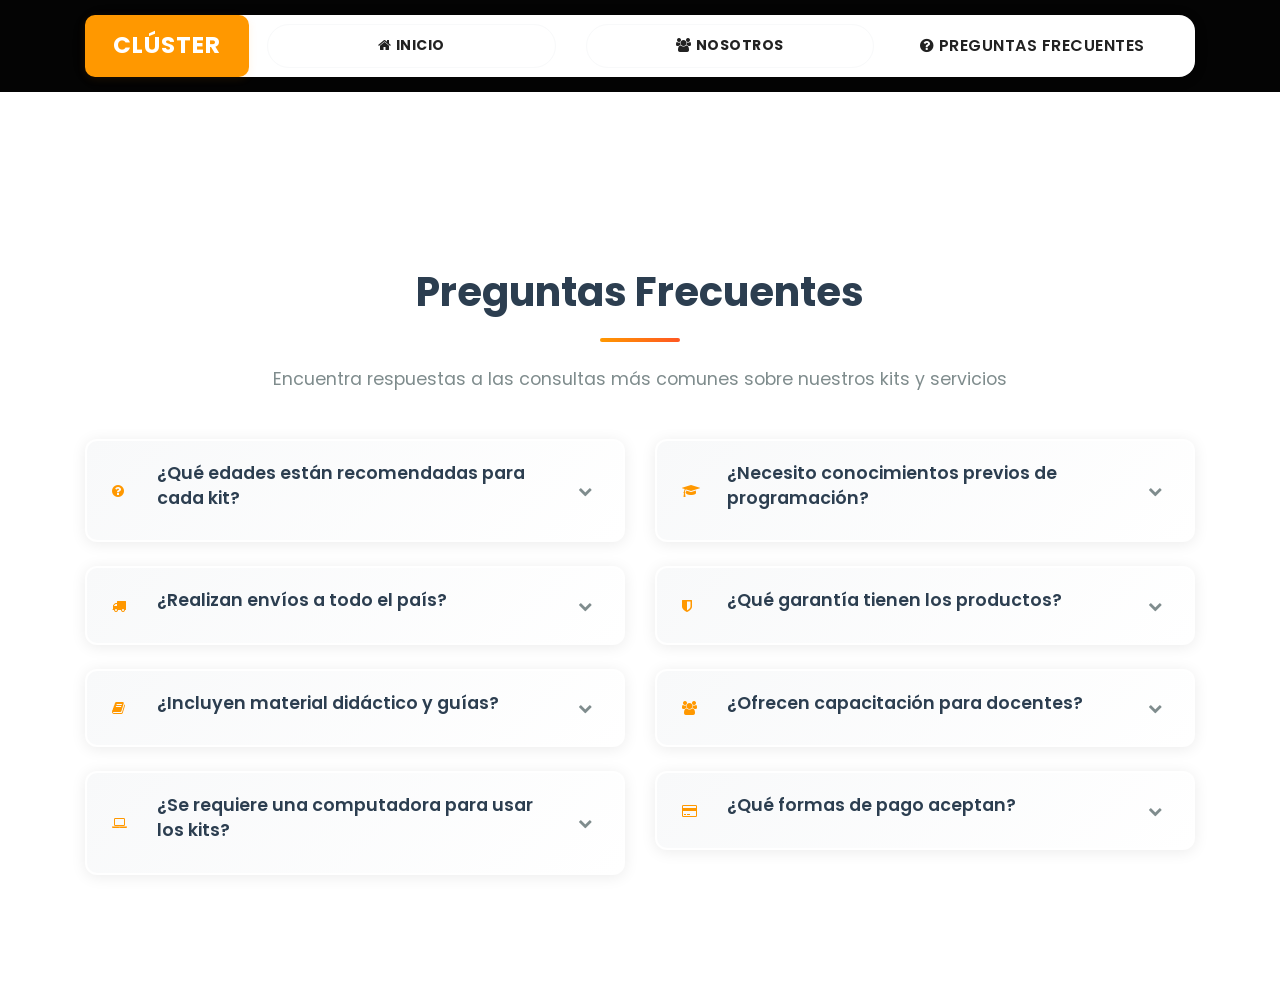
==== commit 75b896b8: "Agregar logos institucionales ISAE y Cluster al banner principal" ====
--- a/faq.html
+++ b/faq.html
@@ -217,7 +217,7 @@
                   </li>
                   <li class="nav-item ml-2 active">
                      <a class="btn btn-outline-light nav-btn px-3 py-2 rounded-pill" href="faq.html">
-                        <i class="fa fa-question-circle mr-1"></i>FAQ <span class="sr-only">(current)</span>
+                        <i class="fa fa-question-circle mr-1"></i>PREGUNTAS FRECUENTES <span class="sr-only">(current)</span>
                      </a>
                   </li>
                     </ul>
--- a/css/style.css
+++ b/css/style.css
@@ -1506,6 +1506,83 @@
     padding: 0;
 }
 
+/* Institutional Logos */
+.banner-title-wrapper {
+    display: flex;
+    justify-content: center;
+    align-items: center;
+    gap: 80px;
+    margin-bottom: 30px;
+}
+
+.logo-item {
+    flex-shrink: 0;
+}
+
+.institutional-logo {
+    height: 180px;
+    width: auto;
+    object-fit: contain;
+    filter: drop-shadow(0 4px 12px rgba(0,0,0,0.1));
+    transition: all 0.3s ease;
+}
+
+.institutional-logo:hover {
+    transform: translateY(-5px) scale(1.05);
+    filter: drop-shadow(0 8px 20px rgba(255,152,0,0.3));
+}
+
+@keyframes fadeInDown {
+    from {
+        opacity: 0;
+        transform: translateY(-30px);
+    }
+    to {
+        opacity: 1;
+        transform: translateY(0);
+    }
+}
+
+/* Responsive Logos */
+@media (max-width: 992px) {
+    .institutional-logo {
+        height: 140px;
+    }
+    
+    .banner-title-wrapper {
+        gap: 50px;
+    }
+}
+
+@media (max-width: 768px) {
+    .banner-title-wrapper {
+        flex-direction: column;
+        gap: 20px;
+    }
+    
+    .institutional-logo {
+        height: 100px;
+    }
+    
+    .logo-left {
+        order: 0;
+    }
+    
+    .banner_taital {
+        order: 1;
+    }
+    
+    .logo-right {
+        order: 2;
+    }
+}
+
+@media (max-width: 480px) {
+    .institutional-logo {
+        height: 80px;
+    }
+}
+
 /* Banner Hero Content Wrapper */
 .banner-hero-content {
     max-width: 1000px;
@@ -1532,6 +1609,7 @@
     text-transform: uppercase;
     letter-spacing: 3px;
     margin-bottom: 20px;
+    text-align: center;
     animation: fadeIn 1.2s ease-out;
 }
 
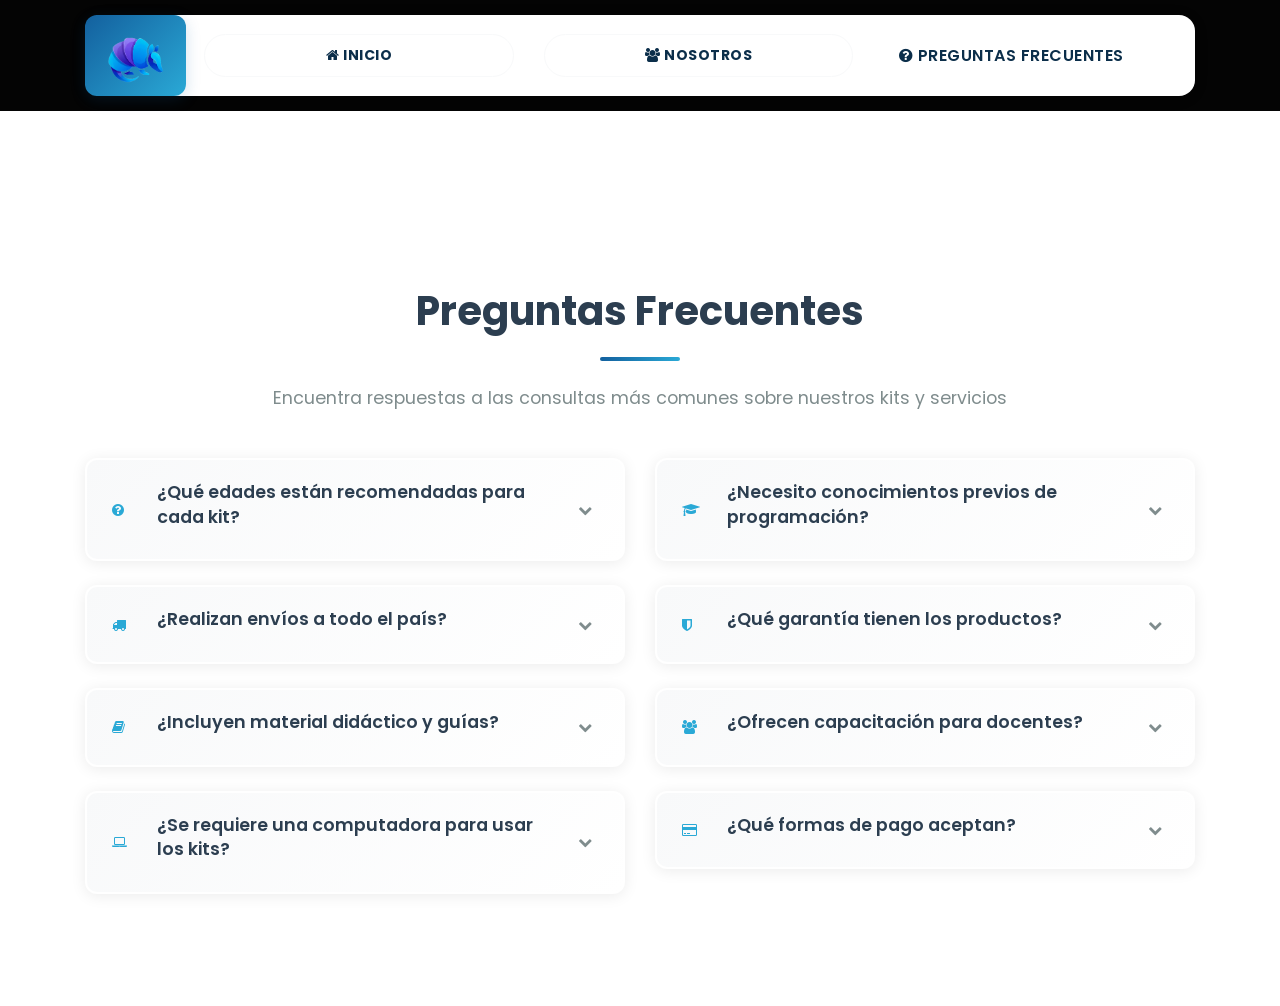
==== commit 5ca352e8: "Fix: Activar botón volver arriba + Mejoras en nosotros.html - Reparado botón scroll-to-top en index." ====
--- a/faq.html
+++ b/faq.html
@@ -17,6 +17,8 @@
       <link rel="stylesheet" type="text/css" href="css/style.css">
       <!-- Responsive-->
       <link rel="stylesheet" href="css/responsive.css">
+      <!-- Mobile Optimization - EXPERT LEVEL -->
+      <link rel="stylesheet" href="css/mobile-optimization.css">
       <!-- fevicon -->
       <link rel="icon" href="data:image/svg+xml,<svg xmlns='http://www.w3.org/2000/svg' viewBox='0 0 100 100'><text y='.9em' font-size='90'>🤖</text></svg>" type="image/svg+xml" />
       <!-- font css -->
@@ -28,42 +30,290 @@
       
       <!-- Custom Responsive Styles -->
       <style>
-         /* Navbar responsive fixes */
-         .navbar-toggler {
-            background: transparent;
-            border: 2px solid rgba(255, 255, 255, 0.5);
-            padding: 8px 10px;
+         /* ========================================
+            NAVBAR MOBILE - DISEÑO PROFESIONAL Y FLUIDO
+            ======================================== */
+         
+         /* MOBILE NAVBAR - Experiencia Premium */
+         @media (max-width: 991px) {
+            /* Header con sombra sutil */
+            .header_section {
+               background: linear-gradient(to bottom, #ffffff 0%, #f8f9fa 100%);
+               box-shadow: 0 2px 15px rgba(0, 0, 0, 0.08);
+               position: sticky;
+               top: 0;
+               z-index: 1030;
+               transition: all 0.3s ease;
+            }
+            
+            /* Container del navbar */
+            .custom_nav-container {
+               padding: 12px 0;
+            }
+            
+            /* LOGO - Diseño elegante */
+            .navbar-brand.brand-logo {
+               background: linear-gradient(135deg, var(--azul-medio) 0%, var(--cian) 100%) !important;
+               padding: 8px 16px !important;
+               border-radius: 12px !important;
+               box-shadow: 0 4px 12px rgba(19, 96, 158, 0.18) !important;
+               transition: all 0.3s cubic-bezier(0.4, 0, 0.2, 1) !important;
+               display: flex !important;
+               align-items: center !important;
+            }
+            
+            .navbar-brand.brand-logo:active {
+               transform: scale(0.95);
+               box-shadow: 0 2px 8px rgba(19, 96, 158, 0.22) !important;
+            }
+            
+            .navbar-logo {
+               height: 42px !important;
+               width: auto !important;
+               max-width: 160px !important;
+               object-fit: contain !important;
+               filter: drop-shadow(0 2px 4px rgba(0, 0, 0, 0.1));
+            }
+            
+            /* HAMBURGER BUTTON - Diseño moderno */
+            .navbar-toggler {
+               border: none !important;
+               background: linear-gradient(135deg, rgba(19, 96, 158, 0.10) 0%, rgba(42, 169, 214, 0.15) 100%) !important;
+               padding: 10px 12px !important;
+               border-radius: 12px !important;
+               transition: all 0.3s cubic-bezier(0.4, 0, 0.2, 1) !important;
+               box-shadow: 0 2px 8px rgba(19, 96, 158, 0.10);
+               position: relative;
+               overflow: hidden;
+            }
+            
+            .navbar-toggler::before {
+               content: '';
+               position: absolute;
+               top: 50%;
+               left: 50%;
+               width: 0;
+               height: 0;
+               border-radius: 50%;
+               background: rgba(19, 96, 158, 0.12);
+               transform: translate(-50%, -50%);
+               transition: width 0.6s, height 0.6s;
+            }
+             
+
+            
+            .navbar-toggler:active::before {
+               width: 200%;
+               height: 200%;
+            }
+            
+            .navbar-toggler:focus {
+               outline: none !important;
+               box-shadow: 0 0 0 3px rgba(19, 96, 158, 0.18) !important;
+            }
+            
+            .navbar-toggler:active {
+               transform: scale(0.92);
+            }
+            
+            .navbar-toggler-icon {
+               display: flex;
+               align-items: center;
+               justify-content: center;
+            }
+            
+            .navbar-toggler-icon i {
+               color: var(--azul-medio) !important;
+               font-size: 22px !important;
+               transition: all 0.3s ease !important;
+               position: relative;
+               z-index: 1;
+            }
+            
+            .navbar-toggler[aria-expanded="true"] .navbar-toggler-icon i {
+               transform: rotate(90deg);
+            }
+            
+            /* MENU COLLAPSE - Animación fluida */
+            .navbar-collapse {
+               background: linear-gradient(to bottom, #ffffff 0%, #fafbfc 100%) !important;
+               margin-top: 15px !important;
+               padding: 20px 15px !important;
+               border-radius: 16px !important;
+               border: none !important;
+               box-shadow: 0 8px 24px rgba(0, 0, 0, 0.12), 
+                           0 2px 8px rgba(0, 0, 0, 0.08) !important;
+               animation: slideDown 0.4s cubic-bezier(0.4, 0, 0.2, 1);
+            }
+            
+            @keyframes slideDown {
+               from {
+                  opacity: 0;
+                  transform: translateY(-15px);
+               }
+               to {
+                  opacity: 1;
+                  transform: translateY(0);
+               }
+            }
+            
+            .navbar-collapse.collapsing {
+               transition: height 0.35s cubic-bezier(0.4, 0, 0.2, 1);
+            }
+            
+            /* MENU ITEMS - Diseño premium */
+            .navbar-nav {
+               gap: 10px;
+            }
+            
+            .navbar-nav .nav-item {
+               margin: 0 !important;
+               animation: fadeInUp 0.5s ease backwards;
+            }
+            
+            .navbar-nav .nav-item:nth-child(1) { animation-delay: 0.1s; }
+            .navbar-nav .nav-item:nth-child(2) { animation-delay: 0.2s; }
+            .navbar-nav .nav-item:nth-child(3) { animation-delay: 0.3s; }
+            
+            @keyframes fadeInUp {
+               from {
+                  opacity: 0;
+                  transform: translateY(10px);
+               }
+               to {
+                  opacity: 1;
+                  transform: translateY(0);
+               }
+            }
+            
+            .navbar-nav .nav-link {
+               display: flex !important;
+               align-items: center !important;
+               justify-content: center !important;
+               gap: 8px;
+               width: 100% !important;
+               padding: 14px 24px !important;
+               margin: 0 !important;
+               border-radius: 12px !important;
+               border: 2px solid transparent !important;
+               background: linear-gradient(135deg, #f8f9fa 0%, #ffffff 100%) !important;
+               color: #2c3e50 !important;
+               font-weight: 600 !important;
+               font-size: 14px !important;
+               letter-spacing: 0.5px;
+               transition: all 0.3s cubic-bezier(0.4, 0, 0.2, 1) !important;
+               box-shadow: 0 2px 8px rgba(0, 0, 0, 0.06);
+               position: relative;
+               overflow: hidden;
+            }
+            
+            .navbar-nav .nav-link::before {
+               content: '';
+               position: absolute;
+               top: 0;
+               left: -100%;
+               width: 100%;
+               height: 100%;
+               background: linear-gradient(90deg, transparent, rgba(19, 96, 158, 0.1), transparent);
+               transition: left 0.5s;
+            }
+            
+            .navbar-nav .nav-link:active::before {
+               left: 100%;
+            }
+            
+            .navbar-nav .nav-link i {
+               font-size: 16px;
+               transition: transform 0.3s ease;
+            }
+            
+            .navbar-nav .nav-link:hover {
+               background: linear-gradient(135deg, var(--cian-claro) 0%, #ffffff 100%) !important;
+               border-color: var(--cian) !important;
+               transform: translateY(-2px);
+               box-shadow: 0 4px 12px rgba(19, 96, 158, 0.15);
+            }
+            
+            .navbar-nav .nav-link:hover i {
+               transform: scale(1.1);
+            }
+            
+            .navbar-nav .nav-link:active {
+               transform: translateY(0);
+               box-shadow: 0 2px 6px rgba(19, 96, 158, 0.2);
+            }
+            
+            .navbar-nav .nav-item.active .nav-link {
+               background: linear-gradient(135deg, rgba(42, 169, 214, 0.10) 0%, rgba(19, 96, 158, 0.08) 100%) !important;
+               border-color: var(--cian) !important;
+               color: var(--azul-medio) !important;
+               font-weight: 700 !important;
+            }
+            
+            /* BOTÓN FAQ - Destacado */
+            .navbar-nav .nav-btn {
+               background: linear-gradient(135deg, var(--violeta-medio) 0%, var(--cian) 100%) !important;
+               color: white !important;
+               border: none !important;
+               box-shadow: 0 4px 12px rgba(19, 96, 158, 0.3) !important;
+               font-weight: 700 !important;
+               position: relative;
+               overflow: hidden;
+            }
+            
+            .navbar-nav .nav-btn::after {
+               content: '';
+               position: absolute;
+               top: 50%;
+               left: 50%;
+               width: 0;
+               height: 0;
+               border-radius: 50%;
+               background: rgba(255, 255, 255, 0.3);
+               transform: translate(-50%, -50%);
+               transition: width 0.6s, height 0.6s;
+            }
+            
+            .navbar-nav .nav-btn:active::after {
+               width: 300px;
+               height: 300px;
+            }
+            
+            .navbar-nav .nav-btn:hover {
+               background: linear-gradient(135deg, var(--cian) 0%, var(--cian-claro) 100%) !important;
+               transform: translateY(-2px);
+               box-shadow: 0 6px 16px rgba(19, 96, 158, 0.4) !important;
+            }
+            
+            .navbar-nav .nav-btn:active {
+               transform: scale(0.97);
+            }
+            
+            .navbar-nav .nav-btn i {
+               filter: drop-shadow(0 1px 2px rgba(0, 0, 0, 0.2));
+            }
          }
          
-         .navbar-toggler:focus {
-            outline: none;
-            box-shadow: 0 0 0 0.2rem rgba(255, 255, 255, 0.25);
-         }
-         
-         @media (max-width: 991px) {
-            .navbar-collapse {
-               background: rgba(30, 60, 114, 0.98);
-               margin-top: 15px;
-               padding: 15px;
-               border-radius: 8px;
-            }
-            
-            .navbar-nav .nav-item {
-               margin: 8px 0 !important;
-               width: 100%;
-            }
-            
-            .navbar-nav .nav-link,
-            .navbar-nav .nav-btn {
-               text-align: center;
-               display: block;
-               width: 100%;
-               padding: 12px 20px !important;
-            }
-            
-            .navbar-nav .nav-item.active .nav-link,
-            .navbar-nav .nav-item.active .nav-btn {
-               background: rgba(255, 107, 53, 0.2);
+         /* Logo en desktop */
+         @media (min-width: 992px) {
+            .navbar-logo {
+               height: 65px;
+               width: auto;
+               max-width: 250px;
+               object-fit: contain;
+            }
+            
+            .navbar-brand.brand-logo {
+               padding: 8px 20px;
+               background: linear-gradient(135deg, var(--azul-medio) 0%, var(--cian) 100%) !important;
+               border-radius: 12px;
+               box-shadow: 0 4px 15px rgba(19, 96, 158, 0.18);
+               transition: all 0.3s ease;
+            }
+            
+            .navbar-brand.brand-logo:hover {
+               transform: translateY(-2px) scale(1.05);
+               box-shadow: 0 6px 20px rgba(19, 96, 158, 0.22);
             }
          }
          
@@ -195,7 +445,9 @@
       <header class="header_section">
         <div class="container">
             <nav class="navbar navbar-expand-lg custom_nav-container d-flex align-items-center">
-                <a class="navbar-brand brand-orange" href="index.html">CLÚSTER</a>
+                <a class="navbar-brand brand-logo" href="index.html">
+                    <img src="images/kiro sin fondo.png" alt="Clúster KIRO" class="navbar-logo">
+                </a>
 
                 <button class="navbar-toggler" type="button" data-toggle="collapse" data-target="#navbarSupportedContent" aria-controls="navbarSupportedContent" aria-expanded="false" aria-label="Toggle navigation">
                     <span class="navbar-toggler-icon">
@@ -326,7 +578,7 @@
                                     <i class="fa fa-chevron-down faq-arrow-new"></i>
                                  </div>
                                  <div class="faq-answer-new">
-                                    <p>Depende del kit. El Kit 1205 no requiere PC. Los kits 1269, 1300, 1409 y 1204RR sí necesitan computadora para programación. Algunos también soportan tablets o dispositivos móviles con Bluetooth.</p>
+                                    <p>Depende del kit. El Kit 1205 no requiere computadora. Los kits 1269, 1300, 1409 y 1204RR sí necesitan computadora para programación. Algunos también soportan tablets o dispositivos móviles con Bluetooth.</p>
                                  </div>
                               </div>
                            </div>
@@ -357,14 +609,101 @@
          <i class="fa fa-arrow-up"></i>
       </button>
 
-      <!-- Javascript files-->
-      <script src="js/jquery.min.js"></script>
-      <script src="js/popper.min.js"></script>
-      <script src="js/bootstrap.bundle.min.js"></script>
-      <script src="js/jquery-3.0.0.min.js"></script>
-      <script src="js/plugin.js"></script>
-      <script src="js/jquery.mCustomScrollbar.concat.min.js"></script>
-      <script src="js/custom.js"></script>
+      <!-- Javascript files - CDN para garantizar funcionamiento -->
+      <script src="https://code.jquery.com/jquery-3.6.0.min.js"></script>
+      <script src="https://cdn.jsdelivr.net/npm/popper.js@1.16.1/dist/umd/popper.min.js"></script>
+      <script src="https://cdn.jsdelivr.net/npm/bootstrap@4.6.2/dist/js/bootstrap.bundle.min.js"></script>
+      
+      <!-- NAVBAR MOBILE - INICIALIZACIÓN PREMIUM -->
+      <script>
+         // Inicialización del navbar mobile con experiencia fluida
+         jQuery(document).ready(function($) {
+            var toggler = $('.navbar-toggler');
+            var navbarCollapse = $('#navbarSupportedContent');
+            var body = $('body');
+            
+            // Prevenir scroll del body cuando el menú está abierto
+            navbarCollapse.on('show.bs.collapse', function() {
+               toggler.find('i').removeClass('fa-bars').addClass('fa-times');
+               toggler.attr('aria-expanded', 'true');
+               body.addClass('navbar-open');
+            });
+            
+            navbarCollapse.on('hide.bs.collapse', function() {
+               toggler.find('i').removeClass('fa-times').addClass('fa-bars');
+               toggler.attr('aria-expanded', 'false');
+               body.removeClass('navbar-open');
+            });
+            
+            // Cerrar menú al hacer click en un enlace con scroll suave
+            $('.navbar-nav .nav-link, .navbar-nav .nav-btn').on('click', function(e) {
+               if ($(window).width() <= 991) {
+                  setTimeout(function() {
+                     navbarCollapse.collapse('hide');
+                  }, 150);
+               }
+            });
+            
+            // Efecto de feedback táctil en mobile
+            if ('ontouchstart' in window) {
+               $('.navbar-nav .nav-link, .navbar-nav .nav-btn').on('touchstart', function() {
+                  $(this).addClass('touch-feedback');
+               }).on('touchend touchcancel', function() {
+                  var $this = $(this);
+                  setTimeout(function() {
+                     $this.removeClass('touch-feedback');
+                  }, 150);
+               });
+            }
+            
+            // Cerrar menú al hacer scroll
+            var lastScroll = 0;
+            $(window).on('scroll', function() {
+               if ($(window).width() <= 991) {
+                  var currentScroll = $(this).scrollTop();
+                  if (Math.abs(currentScroll - lastScroll) > 50 && navbarCollapse.hasClass('show')) {
+                     navbarCollapse.collapse('hide');
+                  }
+                  lastScroll = currentScroll;
+               }
+            });
+         });
+         
+         // Agregar estilos dinámicos para touch feedback
+         var style = document.createElement('style');
+         style.textContent = `
+            .touch-feedback {
+               background: rgba(255, 255, 255, 0.2) !important;
+               transform: scale(0.98) !important;
+            }
+            
+            @media (max-width: 991px) {
+               body.navbar-open {
+                  overflow-x: hidden;
+               }
+               
+               .navbar-collapse.show .nav-item {
+                  animation: slideInLeft 0.3s cubic-bezier(0.4, 0, 0.2, 1) backwards;
+               }
+               
+               .navbar-collapse.show .nav-item:nth-child(1) { animation-delay: 0.05s; }
+               .navbar-collapse.show .nav-item:nth-child(2) { animation-delay: 0.1s; }
+               .navbar-collapse.show .nav-item:nth-child(3) { animation-delay: 0.15s; }
+               
+               @keyframes slideInLeft {
+                  from {
+                     opacity: 0;
+                     transform: translateX(-20px);
+                  }
+                  to {
+                     opacity: 1;
+                     transform: translateX(0);
+                  }
+               }
+            }
+         `;
+         document.head.appendChild(style);
+      </script>
       
       <script>
          // FAQ Accordion
@@ -402,6 +741,23 @@
          btnScrollTop.addEventListener('click', function() {
             window.scrollTo({ top: 0, behavior: 'smooth' });
          });
+
+         // Navbar Mobile - cerrar menú al hacer click en un link (Bootstrap 4 jQuery)
+         $('.navbar-nav .nav-link, .navbar-nav .nav-btn').on('click', function() {
+            if ($(window).width() <= 991) {
+               $('#navbarSupportedContent').collapse('hide');
+            }
+         });
+         
+         // Cambiar icono del toggler cuando se abre/cierra
+         $('#navbarSupportedContent').on('shown.bs.collapse', function() {
+            $('.navbar-toggler i').removeClass('fa-bars').addClass('fa-times');
+         });
+         
+         $('#navbarSupportedContent').on('hidden.bs.collapse', function() {
+            $('.navbar-toggler i').removeClass('fa-times').addClass('fa-bars');
+         });
       </script>
    </body>
 </html>
+
--- a/css/style.css
+++ b/css/style.css
@@ -1,7 +1,21 @@
+/* PALETA DE COLORES NUEVA IDENTIDAD */
+:root {
+    --azul-fondo: #0A3F72;
+    --azul-medio: #13609E;
+    --azul-brillante: #1C7FC2;
+    --cian: #2AA9D6;
+    --cian-claro: #4FC3E6;
+    --violeta-oscuro: #4E3AA5;
+    --violeta-medio: #6B4FC7;
+    --lila: #8B6FE3;
+    --blanco-soft: #F4F8FB;
+    --azul-texto: #0B2E4A;
+}
+
 /* RESET PARA ELIMINAR ESPACIO BLANCO SUPERIOR */
 html, body {
-    margin: 0 !important;
-    padding: 0 !important;
+        margin: 0 !important;
+        padding: 0 !important;
 }
 
 /* Badges informativos para kits */
@@ -13,25 +27,26 @@
     margin-bottom: 12px;
 }
 
-.kit-badge {
+
+.kit-badge, .badge-tech {
     display: inline-flex;
     align-items: center;
     gap: 6px;
-    background: #fff;
-    border: 1.5px solid #ff9800;
+    background: var(--violeta-medio);
+    border: 1.5px solid var(--violeta-medio);
     border-radius: 20px;
     padding: 6px 14px;
     font-size: 0.85rem;
     font-weight: 600;
-    color: #333;
-    box-shadow: 0 2px 6px rgba(255, 152, 0, 0.1);
+    color: #fff;
+    box-shadow: 0 2px 6px rgba(75, 79, 199, 0.10);
     transition: all 0.3s ease;
 }
 
-.kit-badge:hover {
-    background: #fff8e1;
+.kit-badge:hover, .badge-tech:hover {
+    background: var(--lila);
     transform: translateY(-2px);
-    box-shadow: 0 4px 10px rgba(255, 152, 0, 0.2);
+    box-shadow: 0 4px 10px rgba(139, 111, 227, 0.18);
 }
 
 .kit-badge-icon {
@@ -78,12 +93,12 @@
 }
 /* Info extra Kit 1205 */
 .kit-extra-info {
-    background: linear-gradient(135deg, #fffbf0 0%, #fff8e1 100%);
-    border: 2px solid #ff9800;
+    background: linear-gradient(135deg, var(--blanco-soft) 0%, var(--cian-claro) 100%);
+    border: 2px solid var(--azul-medio);
     border-radius: 20px;
     margin: 40px 0 0 0;
     padding: 40px;
-    box-shadow: 0 8px 24px rgba(255, 152, 0, 0.12), 0 2px 8px rgba(0, 0, 0, 0.06);
+    box-shadow: 0 8px 24px rgba(19, 96, 158, 0.10), 0 2px 8px rgba(0, 0, 0, 0.06);
     transition: all 0.4s cubic-bezier(0.4, 0, 0.2, 1);
     overflow: hidden;
     width: 100%;
@@ -98,7 +113,7 @@
     left: 0;
     right: 0;
     height: 4px;
-    background: linear-gradient(90deg, #ff9800, #ffa726, #ff9800);
+    background: linear-gradient(90deg, var(--azul-medio), var(--cian), var(--azul-medio));
     background-size: 200% 100%;
     animation: gradientShift 3s ease infinite;
 }
@@ -114,13 +129,13 @@
 }
 
 .kit-extra-info .extra-content h4 {
-    color: #e65100;
+    color: var(--azul-medio);
     margin-bottom: 20px;
     font-size: 1.5rem;
     font-weight: 700;
     letter-spacing: 0.5px;
     text-transform: uppercase;
-    border-bottom: 3px solid #ff9800;
+    border-bottom: 3px solid var(--cian);
     padding-bottom: 12px;
     display: inline-block;
 }
@@ -137,27 +152,27 @@
     padding-left: 32px;
     position: relative;
     line-height: 1.6;
-    color: #333;
+    color: var(--azul-texto);
 }
 
 .kit-extra-info li::before {
     content: '▸';
     position: absolute;
     left: 0;
-    color: #ff9800;
+    color: var(--cian);
     font-size: 1.3rem;
     font-weight: bold;
     top: -2px;
 }
 
 .kit-extra-info p {
-    color: #555;
+    color: var(--azul-texto);
     font-size: 1.05rem;
     line-height: 1.7;
     margin-top: 20px;
     padding: 16px;
     background: rgba(255, 255, 255, 0.6);
-    border-left: 4px solid #ff9800;
+    border-left: 4px solid var(--cian);
     border-radius: 8px;
 }
 
@@ -172,9 +187,9 @@
 .kit-extra-info .extra-img {
     width: 120px;
     border-radius: 16px;
-    border: 2px solid #ff9800;
+    border: 2px solid var(--azul-medio);
     background: #fff;
-    box-shadow: 0 4px 12px rgba(255, 152, 0, 0.15);
+    box-shadow: 0 4px 12px rgba(19, 96, 158, 0.12);
     transition: transform 0.4s ease, box-shadow 0.4s ease, z-index 0.4s ease;
     cursor: pointer;
     position: relative;
@@ -183,7 +198,7 @@
 
 .kit-extra-info .extra-img:hover {
     transform: scale(2.5);
-    box-shadow: 0 12px 40px rgba(255, 152, 0, 0.4);
+    box-shadow: 0 12px 40px rgba(19, 96, 158, 0.22);
     z-index: 100;
 }
 
@@ -194,14 +209,14 @@
 .kit-extra-info .extra-video iframe {
     border-radius: 16px;
     box-shadow: 0 4px 16px rgba(0, 0, 0, 0.1);
-    border: 2px solid #ff9800;
+    border: 2px solid var(--azul-medio);
 }
 /* Botón 'Ver más' para kits */
 .btn-vermas {
     display: inline-flex;
     align-items: center;
     gap: 8px;
-    background: linear-gradient(135deg, #ff9800 0%, #fb8c00 100%);
+    background: var(--azul-medio);
     color: #fff;
     border: none;
     border-radius: 30px;
@@ -211,7 +226,7 @@
     text-transform: uppercase;
     letter-spacing: 1.2px;
     transition: all 0.3s ease;
-    box-shadow: 0 4px 15px rgba(255, 152, 0, 0.3);
+    box-shadow: 0 4px 15px rgba(19, 96, 158, 0.18);
     margin-right: 18px;
     position: relative;
     overflow: hidden;
@@ -243,9 +258,9 @@
 }
 
 .btn-vermas:hover {
-    background: linear-gradient(135deg, #f57c00 0%, #ef6c00 100%);
+    background: var(--cian);
     color: #fff;
-    box-shadow: 0 6px 25px rgba(255, 152, 0, 0.4);
+    box-shadow: 0 6px 25px rgba(42, 169, 214, 0.25);
     transform: translateY(-2px);
     text-decoration: none;
 }
@@ -297,32 +312,44 @@
 
 /* Botón flotante para volver al principio */
 #btn-scroll-top {
-    display: none;
     position: fixed;
-    bottom: 32px;
-    right: 32px;
-    z-index: 999;
-    background: #ff9800;
-    color: #fff;
+    bottom: 20px;
+    right: 20px;
+    width: 56px;
+    height: 56px;
+    background: linear-gradient(135deg, #13609e 0%, #00c4cc 100%);
+    color: white;
     border: none;
     border-radius: 50%;
-    width: 54px;
-    height: 54px;
-    box-shadow: 0 4px 18px 0 rgba(255,152,0,0.18), 0 2px 8px 0 rgba(0,0,0,0.10);
-    font-size: 2rem;
     cursor: pointer;
-    transition: background 0.2s, box-shadow 0.2s, transform 0.2s;
-}
+    display: none;
+    align-items: center;
+    justify-content: center;
+    box-shadow: 0 4px 15px rgba(19, 96, 158, 0.4);
+    transition: all 0.3s cubic-bezier(0.4, 0, 0.2, 1);
+    z-index: 1000;
+    font-size: 22px;
+}
+
 #btn-scroll-top:hover {
-    background: #e67c00;
-    box-shadow: 0 6px 24px 0 rgba(255,152,0,0.22);
-    transform: scale(1.08);
-}
+    transform: translateY(-3px) scale(1.05);
+    box-shadow: 0 6px 20px rgba(19, 96, 158, 0.5);
+    background: linear-gradient(135deg, #0e4d7f 0%, #00a8b0 100%);
+}
+
+#btn-scroll-top:active {
+    transform: translateY(-1px) scale(0.98);
+}
+
+#btn-scroll-top i {
+    font-size: 22px;
+}
+
 /* Marco para la imagen de GIGO TOYS */
 .about_img img {
-    border: 4px solid #ff9800;
+    border: 4px solid var(--azul-medio);
     border-radius: 18px;
-    box-shadow: 0 2px 12px 0 rgba(255,152,0,0.10);
+    box-shadow: 0 2px 12px 0 rgba(19,96,158,0.10);
     background: #fff;
     padding: 6px;
 }
@@ -334,6 +361,15 @@
     padding: 10px 32px;
     margin-top: 18px;
 }
+
+/* Header sticky/fixed positioning */
+.header_section {
+    position: relative;
+    z-index: 1000;
+}
+
+/* Mobile navbar styles moved to mobile-optimization.css */
+
 .navbar-nav.ml-auto.text-uppercase.d-flex.align-items-center {
     gap: 18px;
 }
@@ -343,7 +379,7 @@
     border-radius: 24px !important;
     font-weight: 600;
     letter-spacing: 0.5px;
-    color: #222 !important;
+    color: var(--azul-texto) !important;
     background: none !important;
     box-shadow: none !important;
     padding: 8px 22px;
@@ -356,16 +392,16 @@
 .navbar-nav .nav-btn:focus,
 .navbar-nav .btn:hover,
 .navbar-nav .btn:focus {
-    background: #ff9800 !important;
+    background: var(--cian) !important;
     color: #fff !important;
-    box-shadow: 0 2px 8px 0 rgba(255,152,0,0.12);
+    box-shadow: 0 2px 8px 0 rgba(42,169,214,0.12);
     transform: translateY(-2px) scale(1.08);
 }
 .navbar-brand.brand-orange {
     font-size: 1.45rem;
     padding: 10px 28px;
     border-radius: 10px;
-    box-shadow: 0 2px 8px 0 rgba(255,152,0,0.10);
+    box-shadow: 0 2px 8px 0 rgba(19,96,158,0.10);
 }
 /* Firma en contacto: color discreto y hover iluminado */
 .contact-firma .firma-link {
@@ -374,8 +410,8 @@
     transition: color 0.2s, text-shadow 0.2s;
 }
 .contact-firma .firma-link:hover {
-    color: #ff9800;
-    text-shadow: 0 0 8px #ff9800, 0 0 2px #fff;
+    color: var(--cian);
+    text-shadow: 0 0 8px var(--cian), 0 0 2px #fff;
 }
 /* Animación suave para los botones del navbar */
 .navbar-nav .nav-link,
@@ -389,7 +425,7 @@
 .navbar-nav .nav-btn:focus,
 .navbar-nav .btn:hover,
 .navbar-nav .btn:focus {
-    background: #ff9800 !important;
+    background: var(--cian) !important;
     color: #fff !important;
     transform: scale(1.07);
 }
@@ -472,9 +508,9 @@
 }
 
 .kit-btn:hover {
-    box-shadow: 0 4px 20px rgba(255, 152, 0, 0.4);
+    box-shadow: 0 4px 20px rgba(19, 96, 158, 0.22);
     transform: translateY(-3px);
-    border-color: #ff9800;
+    border-color: var(--azul-medio);
 }
 
 .kit-img {
@@ -505,7 +541,7 @@
 .expansion-btn {
     margin-top: 15px;
     padding: 12px 20px;
-    background: linear-gradient(135deg, #ff9800, #f57c00);
+    background: linear-gradient(135deg, var(--azul-medio), var(--cian));
     color: #fff;
     border: none;
     border-radius: 8px;
@@ -513,13 +549,13 @@
     font-weight: 700;
     cursor: pointer;
     transition: all 0.3s ease;
-    box-shadow: 0 2px 8px rgba(245, 124, 0, 0.3);
+    box-shadow: 0 2px 8px rgba(19, 96, 158, 0.18);
     width: 160px;
 }
 
 .expansion-btn:hover {
-    background: linear-gradient(135deg, #f57c00, #e65100);
-    box-shadow: 0 4px 12px rgba(245, 124, 0, 0.5);
+    background: linear-gradient(135deg, var(--cian), var(--cian-claro));
+    box-shadow: 0 4px 12px rgba(42, 169, 214, 0.25);
     transform: translateY(-2px);
 }
 
@@ -591,7 +627,7 @@
 }
 /* Logo del navbar con fondo naranja */
 .brand-orange {
-    background: #ff9800;
+    background: var(--azul-medio);
     color: #fff !important;
     border-radius: 6px;
     padding: 8px 20px;
@@ -645,7 +681,7 @@
     padding: 40px;
 }
 .info-card-title-horizontal {
-    color: #ff9800;
+    color: var(--azul-medio);
     font-size: 2.2rem;
     font-weight: 700;
     margin-bottom: 12px;
@@ -653,12 +689,12 @@
     letter-spacing: 2px;
 }
 .info-card-subtitle-horizontal {
-    color: #555;
+    color: var(--azul-texto);
     font-size: 1.2rem;
     font-weight: 600;
     margin-bottom: 18px;
     font-style: italic;
-    border-left: 4px solid #ff9800;
+    border-left: 4px solid var(--cian);
     padding-left: 14px;
 }
 .info-card-text-horizontal {
@@ -667,6 +703,11 @@
     line-height: 1.8;
     margin: 0;
     text-align: justify;
+}
+
+.info-card-text-horizontal strong {
+    font-weight: 700;
+    color: #333;
 }
 
 /* Estilos especiales para la tarjeta ISAE */
@@ -724,12 +765,12 @@
 .isae-img-caption {
     margin-top: 10px;
     padding: 0 10px;
-    color: #555;
+    color: var(--azul-texto);
     font-size: 0.9rem;
     font-style: italic;
     line-height: 1.5;
     text-align: center;
-    border-left: 3px solid #ff9800;
+    border-left: 3px solid var(--cian);
     padding-left: 12px;
     text-align: left;
 }
@@ -748,11 +789,11 @@
 }
 .highlight-item:hover {
     transform: translateX(8px);
-    box-shadow: 0 4px 12px rgba(255,152,0,0.12);
+    box-shadow: 0 4px 12px rgba(19,96,158,0.12);
 }
 .highlight-icon {
     font-size: 2rem;
-    color: #ff9800;
+    color: var(--cian);
     margin-right: 15px;
     min-width: 40px;
 }
@@ -901,8 +942,8 @@
 }
 .identidad-img-wrapper:hover {
     transform: scale(1.05);
-    box-shadow: 0 12px 32px rgba(255,152,0,0.25);
-    border-color: #FFC107;
+    box-shadow: 0 12px 32px rgba(42,169,214,0.18);
+    border-color: var(--cian);
 }
 .identidad-img-wrapper img {
     width: 100%;
@@ -912,11 +953,11 @@
 .identidad-img-caption {
     margin-top: 10px;
     padding: 0 10px;
-    color: #555;
+    color: var(--azul-texto);
     font-size: 0.9rem;
     font-style: italic;
     line-height: 1.5;
-    border-left: 3px solid #FFC107;
+    border-left: 3px solid var(--cian);
     padding-left: 12px;
 }
 .identidad-values {
@@ -932,8 +973,8 @@
     transition: all 0.3s ease;
 }
 .value-card:hover {
-    border-color: #FFC107;
-    box-shadow: 0 8px 20px rgba(255,193,7,0.15);
+    border-color: var(--cian);
+    box-shadow: 0 8px 20px rgba(42,169,214,0.12);
     transform: translateY(-5px);
 }
 .value-header {
@@ -943,7 +984,7 @@
 }
 .value-header i {
     font-size: 1.5rem;
-    color: #FFC107;
+    color: var(--cian);
     margin-right: 12px;
 }
 .value-header h6 {
@@ -1156,6 +1197,8 @@
     font-weight: normal;
     overflow-x: hidden;
 }
+
+/* Padding for fixed navbar on mobile - moved to mobile-optimization.css */
 
 a {
     color: #1f1f1f;
@@ -1370,8 +1413,8 @@
 .floating-sidebar {
     position: fixed;
     left: 20px;
-    top: 30%;
-    transform: translateY(-30%);
+    top: 55%;
+    transform: translateY(-50%);
     z-index: 999;
     display: flex;
     flex-direction: column;
@@ -1390,7 +1433,7 @@
     position: relative;
     width: 50px;
     height: 50px;
-    background: linear-gradient(135deg, #ff9800 0%, #ffc107 100%);
+    background: linear-gradient(135deg, var(--azul-medio) 0%, var(--cian) 100%);
     border-radius: 50%;
     display: flex;
     align-items: center;
@@ -1398,14 +1441,14 @@
     color: #fff;
     font-size: 1.3rem;
     text-decoration: none;
-    box-shadow: 0 4px 15px rgba(255,152,0,0.3);
+    box-shadow: 0 4px 15px rgba(19,96,158,0.18);
     transition: all 0.3s cubic-bezier(0.4, 0, 0.2, 1);
 }
 
 .sidebar-item:hover {
     transform: scale(1.15);
-    box-shadow: 0 6px 20px rgba(255,152,0,0.5);
-    background: linear-gradient(135deg, #ffc107 0%, #ff9800 100%);
+    box-shadow: 0 6px 20px rgba(42,169,214,0.28);
+    background: linear-gradient(135deg, var(--cian) 0%, var(--azul-medio) 100%);
 }
 
 .sidebar-item i {
@@ -1605,7 +1648,7 @@
 .banner-subtitle {
     font-size: 16px;
     font-weight: 600;
-    color: #ffd54f;
+    color: var(--cian-claro);
     text-transform: uppercase;
     letter-spacing: 3px;
     margin-bottom: 20px;
@@ -1625,7 +1668,7 @@
 }
 
 .banner-brand {
-    background: linear-gradient(135deg, #ffffff 0%, #ffd54f 100%);
+    background: linear-gradient(135deg, #ffffff 0%, var(--cian-claro) 100%);
     -webkit-background-clip: text;
     -webkit-text-fill-color: transparent;
     background-clip: text;
@@ -1677,7 +1720,7 @@
 }
 
 .banner_text strong {
-    color: #ffd54f;
+    color: var(--cian-claro);
     font-weight: 700;
 }
 
@@ -1714,14 +1757,14 @@
 
 .feature-item:hover {
     background: rgba(255, 255, 255, 0.2);
-    border-color: #ffd54f;
+    border-color: var(--cian-claro);
     transform: translateY(-3px);
-    box-shadow: 0 8px 20px rgba(255, 213, 79, 0.3);
+    box-shadow: 0 8px 20px rgba(79, 195, 230, 0.18);
 }
 
 .feature-item i {
     font-size: 24px;
-    color: #ffd54f;
+    color: var(--cian-claro);
 }
 
 .feature-item span {
@@ -1748,7 +1791,7 @@
 
 .kits-section-title p {
     font-size: 16px;
-    color: #ffd54f;
+    color: var(--cian-claro);
     margin: 0;
     font-weight: 500;
 }
@@ -1792,13 +1835,13 @@
     color: #ffffff;
     font-size: 16px;
     padding: 14px 0px 13px 0px;
-    background-color: #fc9d22;
+    background-color: var(--azul-medio);
     text-align: center;
     border-radius: 4px;
 }
 .subscribe_bt a:hover {
     color: #ffffff;
-    background-color: #fc9d22;
+    background-color: var(--cian);
 }
 
 .search_bt {
@@ -1811,7 +1854,7 @@
     width: 100%;
     float: left;
     font-size: 16px;
-    background-color: #de6624;
+    background-color: var(--azul-medio);
     color: #fefefd;
     text-align: center;
     padding: 12px;
@@ -1821,7 +1864,7 @@
 
 .search_bt a:hover {
     color: #fefefd;
-    background-color: #474646;
+    background-color: var(--cian);
 }
 
 
@@ -1832,7 +1875,7 @@
     opacity: 1;
     font-size: 30px;
     color: #ffffff;
-    background-color: #fc9d22;
+    background-color: var(--azul-medio);
     border-radius: 100%;
     z-index: 1;
 }
@@ -1896,7 +1939,7 @@
 .section-subtitle {
     font-size: 14px;
     font-weight: 600;
-    color: #ff9800;
+    color: var(--cian);
     text-transform: uppercase;
     letter-spacing: 2px;
     margin-bottom: 15px;
@@ -1931,9 +1974,9 @@
 
 .about_img img {
     width: 100%;
-    border: 4px solid #ff9800;
+    border: 4px solid var(--azul-medio);
     border-radius: 18px;
-    box-shadow: 0 10px 30px rgba(255, 152, 0, 0.2);
+    box-shadow: 0 10px 30px rgba(19, 96, 158, 0.15);
     background: #fff;
     padding: 6px;
     transition: all 0.4s ease;
@@ -1960,7 +2003,7 @@
     left: 0;
     width: 100px;
     height: 100px;
-    background: linear-gradient(135deg, #ffd54f, #ff9800);
+    background: linear-gradient(135deg, var(--cian-claro), var(--cian));
     border-radius: 50%;
     opacity: 0.1;
     z-index: 1;
@@ -1972,7 +2015,7 @@
     right: 20px;
     width: 150px;
     height: 150px;
-    background: linear-gradient(135deg, #ff9800, #f57c00);
+    background: linear-gradient(135deg, var(--azul-medio), var(--azul-brillante));
     border-radius: 30% 70% 70% 30% / 30% 30% 70% 70%;
     opacity: 0.08;
     z-index: 1;
@@ -1994,7 +2037,7 @@
 }
 
 .gigo-highlight {
-    background: linear-gradient(135deg, #ff9800 0%, #ffd54f 100%);
+    background: linear-gradient(135deg, var(--azul-medio) 0%, var(--cian) 100%);
     -webkit-background-clip: text;
     -webkit-text-fill-color: transparent;
     background-clip: text;
@@ -2005,7 +2048,7 @@
     position: absolute;
     width: 80px;
     height: 4px;
-    background: linear-gradient(90deg, #ff9800, #ffd54f);
+    background: linear-gradient(90deg, var(--azul-medio), var(--cian));
     left: 0;
     bottom: -10px;
 }
@@ -2018,7 +2061,7 @@
 }
 
 .about_text strong {
-    color: #ff9800;
+    color: var(--azul-medio);
     font-weight: 600;
 }
 
@@ -2040,18 +2083,18 @@
     border-radius: 12px;
     box-shadow: 0 4px 15px rgba(0, 0, 0, 0.08);
     transition: all 0.3s ease;
-    border-left: 4px solid #ff9800;
+    border-left: 4px solid var(--cian);
 }
 
 .feature-card:hover {
     transform: translateY(-5px);
-    box-shadow: 0 8px 25px rgba(255, 152, 0, 0.2);
+    box-shadow: 0 8px 25px rgba(42, 169, 214, 0.15);
 }
 
 .feature-icon {
     width: 50px;
     height: 50px;
-    background: linear-gradient(135deg, #ff9800, #ffd54f);
+    background: linear-gradient(135deg, var(--azul-medio), var(--cian));
     border-radius: 12px;
     display: flex;
     align-items: center;
@@ -2085,9 +2128,9 @@
     gap: 30px;
     margin-top: 50px;
     padding: 40px;
-    background: linear-gradient(135deg, #ff9800 0%, #f57c00 100%);
+    background: linear-gradient(135deg, var(--azul-medio) 0%, var(--azul-brillante) 100%);
     border-radius: 20px;
-    box-shadow: 0 10px 40px rgba(255, 152, 0, 0.3);
+    box-shadow: 0 10px 40px rgba(19, 96, 158, 0.18);
 }
 
 .stat-item {
@@ -2137,7 +2180,7 @@
     float: left;
     font-size: 18px;
     color: #fefefd;
-    background-color: #fc9d22;
+    background-color: var(--azul-medio);
     padding: 10px;
     border-radius: 5px;
     text-align: center;
@@ -2145,7 +2188,7 @@
 
 .readmore_btn a:hover {
     color: #fefefd;
-    background-color: #474646;
+    background-color: var(--cian);
 }
 
 .arrow_icon {
@@ -2171,7 +2214,7 @@
     opacity: 1;
     font-size: 40px;
     color: #ffffff;
-    background-color: #de6624;
+    background-color: var(--azul-medio);
     border-radius: 5px;
     margin: 0 auto;
     text-align: center;
@@ -2230,7 +2273,7 @@
     content: '';
     width: 100px;
     height: 4px;
-    background: linear-gradient(90deg, #ff9800, #ffd54f);
+    background: linear-gradient(90deg, var(--azul-medio), var(--cian));
     left: 0px;
     right: 0px;
     bottom: -15px;
@@ -2258,11 +2301,11 @@
     left: 0;
     width: 5px;
     height: 100%;
-    background: linear-gradient(180deg, #ff9800, #ffd54f);
+    background: linear-gradient(180deg, var(--azul-medio), var(--cian));
 }
 
 .models_section_2:hover {
-    box-shadow: 0 15px 50px rgba(255, 152, 0, 0.15);
+    box-shadow: 0 15px 50px rgba(19, 96, 158, 0.12);
     transform: translateY(-2px);
 }
 
@@ -2278,7 +2321,7 @@
 
 .number_text {
     padding-right: 10px;
-    background: linear-gradient(135deg, #ff9800 0%, #ffd54f 100%);
+    background: linear-gradient(135deg, var(--azul-medio) 0%, var(--cian) 100%);
     -webkit-background-clip: text;
     -webkit-text-fill-color: transparent;
     background-clip: text;
@@ -2320,21 +2363,23 @@
     width: 100%;
     display: inline-block;
     font-size: 16px;
-    font-weight: 600;
+    font-weight: 700;
+    text-transform: uppercase;
+    letter-spacing: 1.2px;
     color: #ffffff;
-    background: linear-gradient(135deg, #ff9800, #f57c00);
+    background: linear-gradient(135deg, var(--azul-medio), var(--azul-brillante));
     padding: 12px 25px;
     border-radius: 25px;
     text-align: center;
     transition: all 0.3s ease;
-    box-shadow: 0 4px 15px rgba(255, 152, 0, 0.3);
+    box-shadow: 0 4px 15px rgba(19, 96, 158, 0.18);
 }
 
 .read_btn a:hover {
     color: #ffffff;
-    background: linear-gradient(135deg, #f57c00, #e65100);
+    background: linear-gradient(135deg, var(--cian), var(--cian-claro));
     transform: translateY(-2px);
-    box-shadow: 0 6px 20px rgba(255, 152, 0, 0.4);
+    box-shadow: 0 6px 20px rgba(42, 169, 214, 0.22);
 }
 
 .arrow_icon {
@@ -2378,7 +2423,7 @@
 .choose_section_2 {
     width: 100%;
     float: left;
-    background-color: #fc9d22;
+    background: linear-gradient(135deg, var(--azul-medio) 0%, var(--cian) 100%);
     height: auto;
     padding: 90px 0px;
     margin-top: 30px;
@@ -2428,7 +2473,7 @@
     position: absolute;
     content: '';
     width: 80px;
-    border: 4px solid #fc9d22;
+    border: 4px solid var(--cian);
     left: 0px;
     right: 0px;
     bottom: 0px;
@@ -2477,7 +2522,7 @@
     float: left;
     font-size: 18px;
     color: #fefefd;
-    background-color: #fc9d22;
+    background-color: var(--azul-medio);
     padding: 10px;
     border-radius: 5px;
     text-align: center;
@@ -2486,7 +2531,7 @@
 
 .read_bt a:hover {
     color: #fefefd;
-    background-color: #474646;
+    background-color: var(--cian);
 }
 
 .blog_img {
@@ -2513,13 +2558,13 @@
     font-size: 18px;
     color: #fefefd;
     text-align: center;
-    background-color: #fc9d22;
+    background-color: var(--azul-medio);
     padding: 10px;
 }
 
 .date_text a:hover {
     color: #000000;
-    background-color: #fefefd;
+    background-color: var(--cian-claro);
     box-shadow: 0px 5px 20px 3px #e9e9e8;
 }
 
@@ -2706,8 +2751,8 @@
     width: 100%;
     text-align: center;
     font-size: 18px;
-    color: #fc9d22;
-    border: 3px solid #fc9d22;
+    color: var(--azul-medio);
+    border: 3px solid var(--azul-medio);
     padding: 10px;
     text-transform: uppercase;
     margin-top: 10px;
@@ -2717,7 +2762,8 @@
 
 .send_bt a:hover {
     color: #ffffff;
-    border: 3px solid #ffffff;
+    border: 3px solid var(--cian);
+    background-color: var(--cian);
 }
 
 .map_bt {
@@ -2730,8 +2776,8 @@
     width: auto;
     text-align: center;
     font-size: 18px;
-    color: #fc9d22;
-    border: 3px solid #fc9d22;
+    color: var(--azul-medio);
+    border: 3px solid var(--azul-medio);
     padding: 10px 10px;
     text-transform: uppercase;
     margin-top: 10px;
@@ -2788,7 +2834,7 @@
 }
 
 .social_icon li a:hover {
-    background-color: #fc9d22;
+    background-color: var(--cian);
     color: #ffffff;
 }
 
@@ -2821,7 +2867,7 @@
 }
 
 .location_text li a:hover {
-    color: #fc9d22;
+    color: var(--cian-claro);
 }
 
 .padding_left_15 {
@@ -2855,7 +2901,7 @@
 }
 
 .copyright_text a:hover {
-    color: #fc9d22;
+    color: var(--cian);
 }
 
 /* copyright section end */
@@ -2876,7 +2922,7 @@
 .course-card {
     background: #fff;
     border: none;
-    border-left: 4px solid #ff9800;
+    border-left: 4px solid var(--cian);
     border-radius: 12px;
     padding: 20px;
     cursor: pointer;
@@ -2892,7 +2938,7 @@
 
 .course-card:hover {
     transform: translateX(8px);
-    box-shadow: 0 8px 24px rgba(255, 152, 0, 0.2);
+    box-shadow: 0 8px 24px rgba(42, 169, 214, 0.15);
     border-left-width: 6px;
 }
 
@@ -2903,9 +2949,9 @@
     display: flex;
     align-items: center;
     justify-content: center;
-    background: linear-gradient(135deg, #ff9800 0%, #ffc107 100%);
+    background: linear-gradient(135deg, var(--azul-medio) 0%, var(--cian) 100%);
     border-radius: 16px;
-    box-shadow: 0 6px 16px rgba(255,152,0,0.25);
+    box-shadow: 0 6px 16px rgba(19,96,158,0.18);
     transition: all 0.4s cubic-bezier(0.4, 0, 0.2, 1);
     position: relative;
     overflow: hidden;
@@ -2959,7 +3005,7 @@
 }
 
 .course-card:hover .course-title {
-    color: #ff9800;
+    color: var(--cian);
 }
 
 .course-description {
@@ -2972,8 +3018,8 @@
 .course-badge {
     display: inline-block;
     padding: 4px 12px;
-    background: rgba(255, 152, 0, 0.1);
-    color: #ff9800;
+    background: rgba(42, 169, 214, 0.10);
+    color: var(--cian);
     border-radius: 20px;
     font-size: 0.75rem;
     font-weight: 600;
@@ -3022,11 +3068,11 @@
 }
 
 .course-card[data-course="curso6"] .course-icon-wrapper {
-    background: linear-gradient(135deg, #FFC107 0%, #FFD54F 100%);
+    background: linear-gradient(135deg, var(--cian) 0%, var(--cian-claro) 100%);
 }
 
 .course-card[data-course="curso6"]:hover .course-title {
-    color: #FFC107;
+    color: var(--cian);
 }
 
 .course-card[data-course="curso7"] .course-icon-wrapper {
@@ -3118,7 +3164,7 @@
     transform: translateX(-50%);
     width: 80px;
     height: 4px;
-    background: linear-gradient(90deg, #ff9800, #ff5722);
+    background: linear-gradient(90deg, var(--azul-medio), var(--cian));
     border-radius: 2px;
 }
 
@@ -3145,8 +3191,8 @@
 }
 
 .faq-item:hover {
-    box-shadow: 0 8px 25px rgba(255, 152, 0, 0.15);
-    border-color: #ff9800;
+    box-shadow: 0 8px 25px rgba(42, 169, 214, 0.12);
+    border-color: var(--cian);
     transform: translateY(-2px);
 }
 
@@ -3162,12 +3208,12 @@
 }
 
 .faq-question:hover {
-    background-color: #fff8f0;
+    background-color: var(--blanco-soft);
 }
 
 .faq-icon {
     font-size: 1.4rem;
-    color: #ff9800;
+    color: var(--cian);
     min-width: 24px;
     transition: transform 0.3s ease;
 }
@@ -3189,12 +3235,12 @@
 
 .faq-item.active .faq-arrow {
     transform: rotate(180deg);
-    color: #ff9800;
+    color: var(--cian);
 }
 
 .faq-item.active .faq-question {
-    background-color: #fff8f0;
-    border-bottom: 2px solid #ffe0b2;
+    background-color: var(--blanco-soft);
+    border-bottom: 2px solid var(--cian-claro);
 }
 
 .faq-item.active .faq-icon {
@@ -3224,9 +3270,9 @@
 .faq-cta {
     margin-top: 60px;
     padding: 40px 30px;
-    background: linear-gradient(135deg, #ff9800 0%, #ff5722 100%);
+    background: linear-gradient(135deg, var(--azul-medio) 0%, var(--cian) 100%);
     border-radius: 15px;
-    box-shadow: 0 8px 25px rgba(255, 152, 0, 0.25);
+    box-shadow: 0 8px 25px rgba(19, 96, 158, 0.18);
 }
 
 .faq-cta-text {
@@ -3240,7 +3286,7 @@
     display: inline-block;
     padding: 14px 40px;
     background: #ffffff;
-    color: #ff9800;
+    color: var(--azul-medio);
     font-weight: 700;
     font-size: 1.1rem;
     border-radius: 50px;
@@ -3343,7 +3389,7 @@
     transform: translateX(-50%);
     width: 80px;
     height: 4px;
-    background: linear-gradient(90deg, #ff9800, #ff5722);
+    background: linear-gradient(90deg, var(--azul-medio), var(--cian));
     border-radius: 2px;
 }
 
@@ -3363,8 +3409,8 @@
 }
 
 .faq-card:hover {
-    box-shadow: 0 5px 25px rgba(255, 152, 0, 0.15);
-    border-color: #ff9800;
+    box-shadow: 0 5px 25px rgba(42, 169, 214, 0.12);
+    border-color: var(--cian);
     transform: translateY(-3px);
 }
 
@@ -3380,7 +3426,7 @@
 }
 
 .faq-question-new:hover {
-    background: linear-gradient(135deg, #fff3e0 0%, #ffffff 100%);
+    background: linear-gradient(135deg, var(--blanco-soft) 0%, #ffffff 100%);
 }
 
 .faq-question-new h5 {
@@ -3394,7 +3440,7 @@
 
 .faq-icon-new {
     font-size: 1.5rem;
-    color: #ff9800;
+    color: var(--cian);
     min-width: 30px;
 }
 
@@ -3407,11 +3453,11 @@
 
 .faq-card.active .faq-arrow-new {
     transform: rotate(180deg);
-    color: #ff9800;
+    color: var(--cian);
 }
 
 .faq-card.active .faq-question-new {
-    background: linear-gradient(135deg, #ff9800 0%, #ff5722 100%);
+    background: linear-gradient(135deg, var(--azul-medio) 0%, var(--cian) 100%);
 }
 
 .faq-card.active .faq-question-new h5,
@@ -3472,16 +3518,19 @@
 .kit-tag {
     display: inline-flex;
     align-items: center;
-    gap: 7px;
-    padding: 8px 16px;
-    border-radius: 25px;
-    font-size: 0.9rem;
-    font-weight: 600;
+    gap: 5px;
+    padding: 4px 10px;
+    border-radius: 16px;
+    font-size: 0.7rem;
+    font-weight: 500;
     white-space: nowrap;
-    transition: all 0.3s cubic-bezier(0.4, 0, 0.2, 1);
-    box-shadow: 0 2px 8px rgba(0,0,0,0.1);
+    transition: none;
+    box-shadow: 0 1px 3px rgba(0,0,0,0.06);
     position: relative;
     overflow: hidden;
+    background: var(--cian-claro);
+    color: #fff;
+    border: none;
 }
 
 .kit-tag::before {
@@ -3491,115 +3540,62 @@
     left: 0;
     width: 100%;
     height: 100%;
-    background: linear-gradient(135deg, rgba(255,255,255,0.2) 0%, rgba(255,255,255,0) 100%);
+    background: transparent;
     opacity: 0;
-    transition: opacity 0.3s ease;
+    transition: none;
 }
 
 .kit-tag:hover::before {
-    opacity: 1;
+    opacity: 0;
 }
 
 .kit-tag i {
-    font-size: 1.1rem;
-}
-
-/* Edad recomendada */
-.kit-tag-age {
-    background: linear-gradient(135deg, #667eea 0%, #764ba2 100%);
-    color: #fff;
-    border: none;
-}
-
-.kit-tag-age:hover {
-    transform: translateY(-2px);
-    box-shadow: 0 6px 20px rgba(102, 126, 234, 0.4);
-}
-
-/* Sin PC - Verde elegante */
-.kit-tag-pc {
-    background: linear-gradient(135deg, #11998e 0%, #38ef7d 100%);
-    color: #fff;
-    border: none;
-}
-
-.kit-tag-pc:hover {
-    transform: translateY(-2px);
-    box-shadow: 0 6px 20px rgba(56, 239, 125, 0.4);
-}
-
-/* Requiere PC - Rojo/Naranja llamativo */
-.kit-tag-pc.kit-tag-required {
-    background: linear-gradient(135deg, #ff6b6b 0%, #ee5a6f 100%);
-    color: #fff;
-    border: none;
-    animation: pulse-required 2s infinite;
-}
-
-@keyframes pulse-required {
-    0%, 100% {
-        box-shadow: 0 2px 8px rgba(238, 90, 111, 0.3);
-    }
-    50% {
-        box-shadow: 0 4px 16px rgba(238, 90, 111, 0.6);
-    }
-}
-
-.kit-tag-pc.kit-tag-required:hover {
-    transform: translateY(-2px);
-    box-shadow: 0 6px 20px rgba(238, 90, 111, 0.5);
-    animation: none;
-}
-
-/* Compatibilidad - Naranja/Dorado */
-.kit-tag-compat {
-    background: linear-gradient(135deg, #f093fb 0%, #f5576c 100%);
-    color: #fff;
-    border: none;
-}
-
-.kit-tag-compat:hover {
-    transform: translateY(-2px);
-    box-shadow: 0 6px 20px rgba(245, 87, 108, 0.4);
-}
-
-/* Requerimientos técnicos - Azul cyan */
+    font-size: 0.85rem;
+}
+
+/* Todos los tags tienen el mismo estilo - celeste clarito */
+.kit-tag-age,
+.kit-tag-pc,
+.kit-tag-pc.kit-tag-required,
+.kit-tag-compat,
 .kit-tag-req {
-    background: linear-gradient(135deg, #4facfe 0%, #00f2fe 100%);
-    color: #fff;
-    border: none;
-}
-
+    /* Estilos heredados del .kit-tag base */
+}
+
+/* Sin hover effects */
+.kit-tag-age:hover,
+.kit-tag-pc:hover,
+.kit-tag-pc.kit-tag-required:hover,
+.kit-tag-compat:hover,
 .kit-tag-req:hover {
-    transform: translateY(-2px);
-    box-shadow: 0 6px 20px rgba(0, 242, 254, 0.4);
+    /* Sin animación */
 }
 
 /* Responsive tags */
 @media (max-width: 768px) {
     .kit-tags {
-        gap: 8px;
+        gap: 5px;
     }
     
     .kit-tag {
-        font-size: 0.8rem;
-        padding: 6px 12px;
-        gap: 5px;
+        font-size: 0.65rem;
+        padding: 3px 8px;
+        gap: 3px;
     }
     
     .kit-tag i {
-        font-size: 1rem;
+        font-size: 0.75rem;
     }
 }
 
 @media (max-width: 480px) {
     .kit-tag {
-        font-size: 0.75rem;
-        padding: 5px 10px;
+        font-size: 0.6rem;
+        padding: 3px 7px;
     }
     
     .kit-tag i {
-        font-size: 0.9rem;
+        font-size: 0.7rem;
     }
 }
 
@@ -4053,7 +4049,7 @@
     transform: translateX(-50%);
     width: 120px;
     height: 4px;
-    background: linear-gradient(90deg, #ff9800, #ffc107);
+    background: linear-gradient(90deg, var(--azul-medio), var(--cian));
     border-radius: 2px;
 }
 
@@ -4096,13 +4092,13 @@
     position: absolute;
     top: 20px;
     right: 20px;
-    background: linear-gradient(135deg, #ff9800, #ffc107);
+    background: linear-gradient(135deg, var(--azul-medio), var(--cian));
     color: #fff;
     padding: 10px 20px;
     border-radius: 25px;
     font-weight: 700;
     font-size: 1rem;
-    box-shadow: 0 4px 15px rgba(255,152,0,0.4);
+    box-shadow: 0 4px 15px rgba(19,96,158,0.20);
 }
 
 .expansion-badge-ai {
@@ -4126,18 +4122,18 @@
 }
 
 .expansion-title i {
-    color: #ff9800;
+    color: var(--cian);
     font-size: 1.8rem;
 }
 
 .expansion-lead {
     font-size: 1.1rem;
-    color: #555;
+    color: var(--azul-texto);
     line-height: 1.7;
     margin-bottom: 25px;
     padding: 20px;
     background: #f8f9fa;
-    border-left: 4px solid #ff9800;
+    border-left: 4px solid var(--cian);
     border-radius: 8px;
 }
 
@@ -4156,7 +4152,7 @@
 }
 
 .expansion-section h5 i {
-    color: #ff9800;
+    color: var(--cian);
 }
 
 .expansion-list {
@@ -4182,7 +4178,7 @@
     font-family: 'FontAwesome';
     position: absolute;
     left: 0;
-    color: #ff9800;
+    color: var(--cian);
     font-weight: 700;
 }
 
@@ -4199,7 +4195,7 @@
     gap: 8px;
     padding: 10px 18px;
     background: #fff;
-    border: 2px solid #ff9800;
+    border: 2px solid var(--cian);
     border-radius: 25px;
     font-size: 0.9rem;
     font-weight: 600;
@@ -4208,13 +4204,13 @@
 }
 
 .req-badge:hover {
-    background: #ff9800;
+    background: var(--cian);
     color: #fff;
     transform: translateY(-2px);
 }
 
 .req-badge i {
-    color: #ff9800;
+    color: var(--cian);
 }
 
 .req-badge:hover i {
@@ -4225,7 +4221,7 @@
     margin: 50px 0;
     border: none;
     height: 2px;
-    background: linear-gradient(90deg, transparent, #ff9800, transparent);
+    background: linear-gradient(90deg, transparent, var(--cian), transparent);
 }
 
 .expansion-video {
@@ -4287,8 +4283,8 @@
 
 .comparison-card:hover {
     transform: translateY(-5px);
-    box-shadow: 0 12px 30px rgba(255,152,0,0.15);
-    border-color: #ff9800;
+    box-shadow: 0 12px 30px rgba(42,169,214,0.12);
+    border-color: var(--cian);
 }
 
 .comparison-card h5 {
@@ -4307,7 +4303,7 @@
 .comparison-price {
     display: inline-block;
     padding: 8px 20px;
-    background: linear-gradient(135deg, #ff9800, #ffc107);
+    background: linear-gradient(135deg, var(--azul-medio), var(--cian));
     color: #fff;
     border-radius: 20px;
     font-weight: 600;
@@ -4315,12 +4311,12 @@
 }
 
 .comparison-card-featured {
-    border: 3px solid #ff9800;
-    background: linear-gradient(135deg, rgba(255,152,0,0.05) 0%, rgba(255,193,7,0.05) 100%);
+    border: 3px solid var(--cian);
+    background: linear-gradient(135deg, rgba(42,169,214,0.05) 0%, rgba(79,195,230,0.05) 100%);
 }
 
 .comparison-card-featured h5 {
-    color: #ff9800;
+    color: var(--azul-medio);
 }
 
 /* Responsive */
@@ -4364,3 +4360,343 @@
         padding: 8px 15px;
     }
 }
+
+/* ========================================
+   BOOTSTRAP RESPONSIVE ENHANCEMENTS
+   Mejoras adicionales sin romper código existente
+   ======================================== */
+
+/* Container responsive improvements */
+@media (max-width: 1400px) {
+    .container-fluid {
+        padding-left: 20px;
+        padding-right: 20px;
+    }
+}
+
+@media (max-width: 1200px) {
+    .container-fluid {
+        padding-left: 15px;
+        padding-right: 15px;
+    }
+}
+
+/* Grid system enhancements para mantener diseño actual */
+@media (max-width: 991px) {
+    .row {
+        margin-right: -15px;
+        margin-left: -15px;
+    }
+    
+    [class*="col-"] {
+        padding-right: 15px;
+        padding-left: 15px;
+    }
+}
+
+@media (max-width: 768px) {
+    /* Forzar columnas full-width en mobile manteniendo estilos existentes */
+    .col-md-6,
+    .col-md-4,
+    .col-md-3,
+    .col-lg-6,
+    .col-lg-4,
+    .col-lg-3 {
+        flex: 0 0 100%;
+        max-width: 100%;
+    }
+    
+    .row {
+        margin-right: -10px;
+        margin-left: -10px;
+    }
+    
+    [class*="col-"] {
+        padding-right: 10px;
+        padding-left: 10px;
+    }
+}
+
+@media (max-width: 576px) {
+    .container {
+        max-width: 100%;
+        padding-left: 10px;
+        padding-right: 10px;
+    }
+    
+    .container-fluid {
+        padding-left: 10px;
+        padding-right: 10px;
+    }
+}
+
+/* Typography responsive mejorado */
+@media (max-width: 768px) {
+    h1 {
+        font-size: calc(1.5rem + 1.5vw);
+    }
+    
+    h2 {
+        font-size: calc(1.3rem + 1vw);
+    }
+    
+    h3 {
+        font-size: calc(1.2rem + 0.5vw);
+    }
+    
+    h4 {
+        font-size: calc(1.1rem + 0.3vw);
+    }
+    
+    p, li {
+        font-size: 0.95rem;
+        line-height: 1.6;
+    }
+}
+
+@media (max-width: 576px) {
+    h1 {
+        font-size: calc(1.3rem + 1vw);
+    }
+    
+    h2 {
+        font-size: calc(1.2rem + 0.8vw);
+    }
+    
+    p, li {
+        font-size: 0.9rem;
+    }
+}
+
+/* Spacing utilities responsive */
+@media (max-width: 768px) {
+    .py-5 {
+        padding-top: 2rem !important;
+        padding-bottom: 2rem !important;
+    }
+    
+    .my-5 {
+        margin-top: 2rem !important;
+        margin-bottom: 2rem !important;
+    }
+    
+    .px-5 {
+        padding-left: 1.5rem !important;
+        padding-right: 1.5rem !important;
+    }
+}
+
+@media (max-width: 576px) {
+    .py-5 {
+        padding-top: 1.5rem !important;
+        padding-bottom: 1.5rem !important;
+    }
+    
+    .my-5 {
+        margin-top: 1.5rem !important;
+        margin-bottom: 1.5rem !important;
+    }
+}
+
+/* Button responsive improvements */
+@media (max-width: 768px) {
+    .btn {
+        padding: 0.75rem 1.5rem;
+        font-size: 0.9rem;
+    }
+    
+    .btn-lg {
+        padding: 0.8rem 1.8rem;
+        font-size: 1rem;
+    }
+    
+    .btn-sm {
+        padding: 0.5rem 1rem;
+        font-size: 0.8rem;
+    }
+}
+
+/* Image responsive improvements */
+@media (max-width: 768px) {
+    img {
+        max-width: 100%;
+        height: auto;
+        display: block;
+    }
+    
+    .img-fluid {
+        max-width: 100%;
+        height: auto;
+    }
+}
+
+/* Table responsive wrapper */
+@media (max-width: 768px) {
+    .table-responsive {
+        display: block;
+        width: 100%;
+        overflow-x: auto;
+        -webkit-overflow-scrolling: touch;
+    }
+    
+    table {
+        width: 100%;
+        max-width: 100%;
+        margin-bottom: 1rem;
+    }
+    
+    table th,
+    table td {
+        padding: 0.5rem;
+        font-size: 0.85rem;
+    }
+}
+
+/* Card responsive improvements */
+@media (max-width: 768px) {
+    .card {
+        margin-bottom: 1.5rem;
+    }
+    
+    .card-body {
+        padding: 1.25rem;
+    }
+    
+    .card-title {
+        font-size: 1.1rem;
+    }
+    
+    .card-text {
+        font-size: 0.9rem;
+    }
+}
+
+@media (max-width: 576px) {
+    .card-body {
+        padding: 1rem;
+    }
+}
+
+/* Navbar bootstrap enhancements */
+@media (max-width: 991px) {
+    .navbar-nav {
+        padding-top: 0.5rem;
+        padding-bottom: 0.5rem;
+    }
+    
+    .navbar-nav .nav-link {
+        padding: 0.75rem 1rem;
+    }
+    
+    .navbar-toggler {
+        padding: 0.5rem 0.75rem;
+        font-size: 1.1rem;
+    }
+}
+
+/* Display utilities responsive */
+@media (max-width: 768px) {
+    .d-md-none {
+        display: none !important;
+    }
+    
+    .d-md-block {
+        display: block !important;
+    }
+    
+    .d-md-flex {
+        display: flex !important;
+    }
+}
+
+@media (max-width: 576px) {
+    .d-sm-none {
+        display: none !important;
+    }
+    
+    .d-sm-block {
+        display: block !important;
+    }
+    
+    .d-sm-flex {
+        display: flex !important;
+    }
+}
+
+/* Text alignment responsive */
+@media (max-width: 768px) {
+    .text-md-center {
+        text-align: center !important;
+    }
+    
+    .text-md-left {
+        text-align: left !important;
+    }
+    
+    .text-md-right {
+        text-align: right !important;
+    }
+}
+
+@media (max-width: 576px) {
+    .text-sm-center {
+        text-align: center !important;
+    }
+}
+
+/* Flexbox utilities responsive */
+@media (max-width: 768px) {
+    .flex-md-column {
+        flex-direction: column !important;
+    }
+    
+    .flex-md-row {
+        flex-direction: row !important;
+    }
+    
+    .justify-content-md-center {
+        justify-content: center !important;
+    }
+    
+    .align-items-md-center {
+        align-items: center !important;
+    }
+}
+
+/* Width utilities responsive */
+@media (max-width: 768px) {
+    .w-md-100 {
+        width: 100% !important;
+    }
+    
+    .w-md-75 {
+        width: 75% !important;
+    }
+    
+    .w-md-50 {
+        width: 50% !important;
+    }
+}
+
+@media (max-width: 576px) {
+    .w-sm-100 {
+        width: 100% !important;
+    }
+}
+
+/* Overflow control */
+body {
+    overflow-x: hidden;
+}
+
+@media (max-width: 768px) {
+    .container,
+    .container-fluid {
+        overflow-x: hidden;
+    }
+}
+
+/* ========================================
+   END BOOTSTRAP RESPONSIVE ENHANCEMENTS
+   ======================================== */
+
--- a/css/mobile-optimization.css
+++ b/css/mobile-optimization.css
@@ -0,0 +1,1832 @@
+/*==============================================================================
+  OPTIMIZACIÓN MÓVIL PROFESIONAL - GIGO CLUSTER
+  Diseñado para funcionar perfectamente en todos los dispositivos móviles
+  Sin afectar el diseño desktop original
+  ==============================================================================*/
+
+/* ==============================================================================
+   1. RESET Y CONFIGURACIÓN BASE MÓVIL 
+   ============================================================================== */
+
+/* Prevenir zoom indeseado en inputs en iOS */
+@media screen and (max-width: 991px) {
+    input[type="text"],
+    input[type="email"],
+    input[type="tel"],
+    textarea {
+        font-size: 16px !important;
+    }
+}
+
+/* Mejorar tap targets en móviles */
+@media screen and (max-width: 991px) {
+    a, button, .btn, .kit-btn, .nav-link {
+        min-height: 44px;
+        min-width: 44px;
+    }
+}
+
+/* ==============================================================================
+   2. HEADER Y NAVBAR MÓVIL
+   ============================================================================== */
+
+/* ============================================
+   NAVBAR MOBILE - PROFESSIONAL & RESPONSIVE
+   ============================================ */
+
+/* Header fijo optimizado */
+@media (max-width: 991px) {
+    .header_section {
+        position: fixed !important;
+        top: 0 !important;
+        left: 0 !important;
+        right: 0 !important;
+        width: 100% !important;
+        z-index: 1000 !important;
+        background-image: url(../images/banner-bg.png) !important;
+        background-size: cover !important;
+        padding: 8px 0 !important;
+        box-shadow: 0 2px 15px rgba(0,0,0,0.15) !important;
+        transition: all 0.3s ease !important;
+    }
+    
+    body {
+        padding-top: 60px !important;
+    }
+    
+    .header_section .container {
+        padding: 0 10px !important;
+        margin: 0 auto !important;
+    }
+    
+    .custom_nav-container {
+        background: linear-gradient(135deg, rgba(255, 255, 255, 0.98) 0%, rgba(255, 255, 255, 0.95) 100%) !important;
+        padding: 10px 15px !important;
+        margin: 0 auto !important;
+        width: 95% !important;
+        max-width: 100% !important;
+        border-radius: 12px !important;
+        box-shadow: 0 4px 25px rgba(0,0,0,0.12) !important;
+        backdrop-filter: blur(15px) !important;
+        border: 1px solid rgba(255, 152, 0, 0.1) !important;
+    }
+    
+    .navbar {
+        justify-content: space-between !important;
+        align-items: center !important;
+        padding: 0 !important;
+        flex-wrap: nowrap !important;
+        position: relative !important;
+    }
+    
+    /* BRAND - MOSTRAR LOGO EN MÓVIL CON FONDO */
+    .navbar-brand,
+    .navbar-brand.brand-orange,
+    .navbar-brand.brand-logo,
+    a.navbar-brand.brand-logo {
+        margin: 0 !important;
+        padding: 6px 15px !important;
+        white-space: nowrap !important;
+        flex-shrink: 0 !important;
+        transition: all 0.3s ease !important;
+        background: linear-gradient(135deg, #ff9800 0%, #ff6f00 100%) !important;
+        border-radius: 10px !important;
+        box-shadow: 0 3px 12px rgba(255, 152, 0, 0.3) !important;
+        display: flex !important;
+        align-items: center !important;
+        width: auto !important;
+        height: auto !important;
+        min-width: auto !important;
+    }
+    
+    .navbar-logo {
+        height: 45px !important;
+        width: auto !important;
+        max-width: 170px !important;
+        object-fit: contain !important;
+        filter: brightness(0) invert(1) !important; /* Hacer el logo blanco si es oscuro */
+    }
+    
+    .navbar-brand:hover,
+    .navbar-brand.brand-logo:hover,
+    a.navbar-brand.brand-logo:hover {
+        transform: scale(1.05) !important;
+        box-shadow: 0 4px 16px rgba(255, 152, 0, 0.4) !important;
+    }
+    
+    /* Hamburger button mejorado */
+    .navbar-toggler {
+        border: 2px solid rgba(255, 152, 0, 0.3) !important;
+        padding: 8px 10px !important;
+        border-radius: 8px !important;
+        background: linear-gradient(135deg, rgba(255, 152, 0, 0.15) 0%, rgba(255, 152, 0, 0.08) 100%) !important;
+        transition: all 0.3s ease !important;
+        flex-shrink: 0 !important;
+        position: relative !important;
+        overflow: hidden !important;
+    }
+    
+    .navbar-toggler::before {
+        content: '' !important;
+        position: absolute !important;
+        top: 50% !important;
+        left: 50% !important;
+        width: 0 !important;
+        height: 0 !important;
+        border-radius: 50% !important;
+        background: rgba(255, 152, 0, 0.3) !important;
+        transform: translate(-50%, -50%) !important;
+        transition: width 0.3s ease, height 0.3s ease !important;
+    }
+    
+    .navbar-toggler:hover::before {
+        width: 100% !important;
+        height: 100% !important;
+    }
+    
+    .navbar-toggler:focus {
+        outline: none !important;
+        box-shadow: 0 0 0 3px rgba(255, 152, 0, 0.25) !important;
+        border-color: rgba(255, 152, 0, 0.6) !important;
+    }
+    
+    .navbar-toggler:hover {
+        background: linear-gradient(135deg, rgba(255, 152, 0, 0.25) 0%, rgba(255, 152, 0, 0.15) 100%) !important;
+        transform: scale(1.05) !important;
+        border-color: rgba(255, 152, 0, 0.5) !important;
+    }
+    
+    .navbar-toggler[aria-expanded="true"] {
+        background: rgba(255, 152, 0, 0.2) !important;
+        border-color: #ff9800 !important;
+    }
+    
+    .navbar-toggler-icon {
+        position: relative !important;
+        z-index: 1 !important;
+        width: auto !important;
+        height: auto !important;
+    }
+    
+    .navbar-toggler-icon i {
+        font-size: 20px !important;
+        color: #ff9800 !important;
+        transition: all 0.3s ease !important;
+    }
+    
+    /* Menu desplegable con animación */
+    .navbar-collapse {
+        text-align: center !important;
+        margin-top: 15px !important;
+        padding-top: 15px !important;
+        border-top: 2px solid rgba(255, 152, 0, 0.15) !important;
+        transition: all 0.3s ease !important;
+    }
+    
+    .navbar-collapse.collapsing {
+        transition: height 0.35s ease !important;
+    }
+    
+    .navbar-collapse.show {
+        animation: slideDown 0.3s ease !important;
+    }
+    
+    @keyframes slideDown {
+        from {
+            opacity: 0;
+            transform: translateY(-10px);
+        }
+        to {
+            opacity: 1;
+            transform: translateY(0);
+        }
+    }
+    
+    .navbar-nav {
+        align-items: center !important;
+        width: 100% !important;
+        gap: 8px !important;
+        margin: 0 !important;
+    }
+    
+    .navbar-nav .nav-item {
+        width: 100% !important;
+        text-align: center !important;
+        margin: 0 !important;
+        animation: fadeInUp 0.4s ease backwards !important;
+    }
+    
+    .navbar-nav .nav-item:nth-child(1) {
+        animation-delay: 0.1s !important;
+    }
+    
+    .navbar-nav .nav-item:nth-child(2) {
+        animation-delay: 0.2s !important;
+    }
+    
+    .navbar-nav .nav-item:nth-child(3) {
+        animation-delay: 0.3s !important;
+    }
+    
+    @keyframes fadeInUp {
+        from {
+            opacity: 0;
+            transform: translateY(10px);
+        }
+        to {
+            opacity: 1;
+            transform: translateY(0);
+        }
+    }
+    
+    .navbar-nav .nav-link,
+    .navbar-nav .nav-btn {
+        display: flex !important;
+        align-items: center !important;
+        justify-content: center !important;
+        width: 100% !important;
+        text-align: center !important;
+        margin: 0 !important;
+        padding: 12px 20px !important;
+        font-size: 0.9rem !important;
+        font-weight: 600 !important;
+        border-radius: 25px !important;
+        transition: all 0.3s ease !important;
+        position: relative !important;
+        overflow: hidden !important;
+        letter-spacing: 0.3px !important;
+        color: #333 !important;
+        border: 2px solid rgba(0, 0, 0, 0.1) !important;
+        background: white !important;
+    }
+    
+    .navbar-nav .nav-link::before,
+    .navbar-nav .nav-btn::before {
+        content: '' !important;
+        position: absolute !important;
+        top: 50% !important;
+        left: 50% !important;
+        width: 0 !important;
+        height: 0 !important;
+        border-radius: 50% !important;
+        background: rgba(255, 152, 0, 0.15) !important;
+        transform: translate(-50%, -50%) !important;
+        transition: width 0.4s ease, height 0.4s ease !important;
+    }
+    
+    .navbar-nav .nav-link:hover::before,
+    .navbar-nav .nav-btn:hover::before {
+        width: 300% !important;
+        height: 300% !important;
+    }
+    
+    .navbar-nav .nav-link i,
+    .navbar-nav .nav-btn i {
+        margin-right: 8px !important;
+        font-size: 1rem !important;
+        transition: all 0.3s ease !important;
+        position: relative !important;
+        z-index: 1 !important;
+    }
+    
+    .navbar-nav .nav-link:hover i,
+    .navbar-nav .nav-btn:hover i {
+        transform: scale(1.2) rotate(5deg) !important;
+    }
+    
+    .navbar-nav .nav-link span,
+    .navbar-nav .nav-btn span {
+        position: relative !important;
+        z-index: 1 !important;
+    }
+    
+    .navbar-nav .nav-link:hover,
+    .navbar-nav .nav-btn:hover {
+        transform: translateY(-3px) !important;
+        box-shadow: 0 6px 20px rgba(255, 152, 0, 0.3) !important;
+        border-color: #ff9800 !important;
+        background: rgba(255, 152, 0, 0.05) !important;
+        color: #ff9800 !important;
+    }
+    
+    .navbar-nav .nav-item.active .nav-link {
+        background: linear-gradient(135deg, rgba(255, 152, 0, 0.15) 0%, rgba(255, 152, 0, 0.08) 100%) !important;
+        border-color: #ff9800 !important;
+        color: #ff9800 !important;
+        font-weight: 700 !important;
+    }
+    
+    .navbar-nav .nav-item.active .nav-link:hover {
+        background: linear-gradient(135deg, rgba(255, 152, 0, 0.25) 0%, rgba(255, 152, 0, 0.15) 100%) !important;
+    }
+    
+    /* Botón "Preguntas Frecuentes" destacado */
+    .navbar-nav .nav-btn {
+        background: linear-gradient(135deg, #ff9800 0%, #ff6f00 100%) !important;
+        color: white !important;
+        border: 2px solid transparent !important;
+        font-weight: 700 !important;
+        box-shadow: 0 4px 15px rgba(255, 152, 0, 0.3) !important;
+    }
+    
+    .navbar-nav .nav-btn::before {
+        background: rgba(255, 255, 255, 0.2) !important;
+    }
+    
+    .navbar-nav .nav-btn:hover {
+        background: linear-gradient(135deg, #ff6f00 0%, #ff9800 100%) !important;
+        transform: translateY(-3px) !important;
+        box-shadow: 0 6px 25px rgba(255, 152, 0, 0.4) !important;
+        color: white !important;
+    }
+}
+
+@media (max-width: 768px) {
+    body {
+        padding-top: 58px !important;
+    }
+    
+    .header_section {
+        padding: 6px 0 !important;
+    }
+    
+    .custom_nav-container {
+        width: 96% !important;
+        padding: 8px 12px !important;
+        border-radius: 10px !important;
+    }
+    
+    .navbar-brand {
+        font-size: 1rem !important;
+        padding: 5px 10px !important;
+    }
+    
+    .navbar-toggler {
+        padding: 7px 9px !important;
+    }
+    
+    .navbar-toggler-icon i {
+        font-size: 18px !important;
+    }
+    
+    .navbar-collapse {
+        margin-top: 12px !important;
+        padding-top: 12px !important;
+    }
+    
+    .navbar-nav .nav-link,
+    .navbar-nav .nav-btn {
+        padding: 11px 18px !important;
+        font-size: 0.85rem !important;
+    }
+}
+
+@media (max-width: 576px) {
+    body {
+        padding-top: 55px !important;
+    }
+    
+    .header_section {
+        padding: 5px 0 !important;
+    }
+    
+    .custom_nav-container {
+        width: 97% !important;
+        padding: 7px 10px !important;
+        border-radius: 8px !important;
+    }
+    
+    .navbar-brand {
+        font-size: 0.9rem !important;
+        padding: 4px 8px !important;
+    }
+    
+    .navbar-toggler {
+        padding: 6px 8px !important;
+    }
+    
+    .navbar-toggler-icon i {
+        font-size: 17px !important;
+    }
+    
+    .navbar-collapse {
+        margin-top: 10px !important;
+        padding-top: 10px !important;
+    }
+    
+    .navbar-nav {
+        gap: 6px !important;
+    }
+    
+    .navbar-nav .nav-link,
+    .navbar-nav .nav-btn {
+        padding: 10px 16px !important;
+        font-size: 0.8rem !important;
+        border-radius: 20px !important;
+    }
+    
+    .navbar-nav .nav-link i,
+    .navbar-nav .nav-btn i {
+        font-size: 0.9rem !important;
+        margin-right: 6px !important;
+    }
+}
+
+@media (max-width: 400px) {
+    .navbar-brand {
+        font-size: 0.85rem !important;
+    }
+    
+    .navbar-nav .nav-link,
+    .navbar-nav .nav-btn {
+        padding: 9px 14px !important;
+        font-size: 0.75rem !important;
+    }
+}
+
+@media (max-width: 576px) {
+    body {
+        padding-top: 55px;
+    }
+    
+    .custom_nav-container {
+        padding: 5px 7px;
+        margin: 4px auto;
+        width: 95%;
+        border-radius: 7px;
+    }
+    
+    .navbar-brand {
+        font-size: 0.9rem;
+        padding: 3px 7px;
+    }
+    
+    .navbar-toggler {
+        padding: 4px 6px;
+    }
+    
+    .navbar-collapse {
+        margin-top: 7px;
+        padding-top: 7px;
+    }
+    
+    .navbar-nav .nav-item {
+        margin: 2px 0;
+    }
+    
+    .navbar-nav .nav-link,
+    .navbar-nav .nav-btn {
+        padding: 7px 12px;
+        font-size: 0.8rem;
+    }
+    
+    .navbar-nav .nav-link i,
+    .navbar-nav .nav-btn i {
+        font-size: 0.85rem;
+        margin-right: 4px;
+    }
+}
+
+@media (max-width: 400px) {
+    .custom_nav-container {
+        width: 96%;
+        padding: 4px 6px;
+    }
+    
+    .navbar-brand {
+        font-size: 0.85rem;
+        padding: 3px 6px;
+    }
+    
+    .navbar-nav .nav-link,
+    .navbar-nav .nav-btn {
+        padding: 6px 10px;
+        font-size: 0.75rem;
+    }
+    
+    .navbar-nav .nav-link i,
+    .navbar-nav .nav-btn i {
+        display: none;
+    }
+}
+
+/* ==============================================================================
+   3. BANNER SECTION MÓVIL
+   ============================================================================== */
+
+@media (max-width: 991px) {
+    .banner_section {
+        padding: 60px 15px 40px;
+    }
+    
+    .banner-center {
+        padding: 0 20px;
+    }
+    
+    .banner_taital_main {
+        padding: 0;
+    }
+}
+
+@media (max-width: 768px) {
+    .banner_section {
+        padding: 50px 15px 35px;
+    }
+    
+    .banner-subtitle {
+        font-size: 14px;
+        letter-spacing: 2px;
+        margin-bottom: 15px;
+    }
+    
+    .banner-title-wrapper {
+        margin-bottom: 25px;
+    }
+    
+    .banner_taital {
+        font-size: 42px;
+        gap: 8px;
+        margin-bottom: 20px;
+    }
+    
+    .banner-brand {
+        font-size: 48px;
+    }
+    
+    .banner-slogan {
+        font-size: 32px;
+    }
+    
+    .banner_text {
+        font-size: 16px;
+        line-height: 1.6;
+        margin-bottom: 25px;
+        padding: 0 10px;
+    }
+    
+    .banner-features {
+        flex-direction: column;
+        gap: 12px;
+        margin-top: 20px;
+    }
+    
+    .feature-item {
+        width: 100%;
+        max-width: 350px;
+        margin: 0 auto;
+        justify-content: center;
+        padding: 10px 20px;
+    }
+    
+    .feature-item i {
+        font-size: 20px;
+    }
+    
+    .feature-item span {
+        font-size: 14px;
+    }
+    
+    .kits-section-title {
+        margin: 30px 0 25px;
+    }
+    
+    .kits-section-title h2 {
+        font-size: 28px;
+        margin-bottom: 8px;
+    }
+    
+    .kits-section-title p {
+        font-size: 14px;
+    }
+}
+
+@media (max-width: 576px) {
+    .banner_section {
+        padding: 45px 10px 30px;
+    }
+    
+    .banner-subtitle {
+        font-size: 12px;
+        letter-spacing: 1.5px;
+    }
+    
+    .banner_taital {
+        font-size: 36px;
+        gap: 6px;
+    }
+    
+    .banner-brand {
+        font-size: 40px;
+    }
+    
+    .banner-slogan {
+        font-size: 28px;
+    }
+    
+    .banner_text {
+        font-size: 14px;
+        padding: 0 5px;
+    }
+    
+    .feature-item {
+        max-width: 100%;
+        padding: 8px 16px;
+    }
+    
+    .feature-item i {
+        font-size: 18px;
+    }
+    
+    .feature-item span {
+        font-size: 13px;
+    }
+    
+    .kits-section-title h2 {
+        font-size: 24px;
+    }
+    
+    .kits-section-title p {
+        font-size: 13px;
+    }
+}
+
+@media (max-width: 400px) {
+    .banner_taital {
+        font-size: 32px;
+    }
+    
+    .banner-brand {
+        font-size: 36px;
+    }
+    
+    .banner-slogan {
+        font-size: 24px;
+    }
+}
+
+/* ==============================================================================
+   4. KIT BUTTONS MÓVIL
+   ============================================================================== */
+
+@media (max-width: 991px) {
+    .kit-buttons {
+        margin-top: 30px;
+        padding: 0 10px;
+    }
+    
+    .kit-buttons .row {
+        margin-bottom: 20px;
+        gap: 20px;
+        flex-wrap: wrap;
+        justify-content: center;
+    }
+}
+
+@media (max-width: 768px) {
+    .kit-buttons {
+        display: grid !important;
+        grid-template-columns: 1fr 1fr;
+        gap: 15px;
+        padding: 0 10px;
+    }
+    
+    .kit-buttons .row {
+        display: contents !important;
+    }
+    
+    .kit-btn-col {
+        flex: 0 0 auto;
+        width: 100%;
+        display: flex;
+        flex-direction: column;
+        align-items: center;
+    }
+    
+    .kit-btn {
+        width: 140px;
+        height: 140px;
+        padding: 12px;
+        border-width: 2px;
+    }
+    
+    .kit-img {
+        width: 100px;
+        height: 100px;
+    }
+    
+    .kit-label {
+        width: 140px;
+        font-size: 14px;
+        min-height: 50px;
+        padding: 8px 6px;
+        margin-top: 10px;
+        text-align: center;
+    }
+    
+    .expansion-btn {
+        width: 140px;
+        padding: 10px 16px;
+        font-size: 14px;
+        margin-top: 12px;
+    }
+}
+
+@media (max-width: 576px) {
+    .kit-buttons {
+        display: grid !important;
+        grid-template-columns: 1fr 1fr;
+        gap: 12px;
+        padding: 0 5px;
+    }
+    
+    .kit-buttons .row {
+        display: contents !important;
+    }
+    
+    .kit-btn-col {
+        width: 100%;
+        display: flex;
+        flex-direction: column;
+        align-items: center;
+    }
+    
+    .kit-btn {
+        width: 150px;
+        height: 150px;
+        padding: 10px;
+    }
+    
+    .kit-img {
+        width: 110px;
+        height: 110px;
+    }
+    
+    .kit-label {
+        width: 150px;
+        font-size: 13px;
+        min-height: 45px;
+        padding: 6px 4px;
+        margin-top: 8px;
+        text-align: center;
+    }
+    
+    .expansion-btn {
+        width: 150px;
+        padding: 8px 12px;
+        font-size: 13px;
+        margin-top: 10px;
+    }
+}
+
+@media (max-width: 400px) {
+    .kit-buttons {
+        display: grid !important;
+        grid-template-columns: 1fr 1fr;
+        gap: 10px;
+    }
+    
+    .kit-buttons .row {
+        display: contents !important;
+    }
+    
+    .kit-btn {
+        width: 140px;
+        height: 140px;
+        padding: 8px;
+    }
+    
+    .kit-img {
+        width: 100px;
+        height: 100px;
+    }
+    
+    .kit-label {
+        width: 95px;
+        font-size: 11px;
+        min-height: 40px;
+        padding: 5px 3px;
+    }
+    
+    .expansion-btn {
+        width: 95px;
+        padding: 7px 10px;
+        font-size: 11px;
+    }
+}
+
+/* ==============================================================================
+   5. ABOUT SECTION MÓVIL
+   ============================================================================== */
+
+@media (max-width: 991px) {
+    .about_section {
+        padding: 60px 0 40px;
+    }
+    
+    .about_section .container-fluid {
+        padding: 0 20px;
+    }
+}
+
+@media (max-width: 768px) {
+    .about_section {
+        padding: 50px 0 35px;
+    }
+    
+    .about_section .row {
+        flex-direction: column;
+    }
+    
+    .about_section .col-lg-6,
+    .about_section .col-md-6,
+    .about_section .col-md-12 {
+        width: 100%;
+        margin-bottom: 25px;
+    }
+    
+    .section-subtitle {
+        font-size: 13px;
+    }
+    
+    .section-title {
+        font-size: 28px;
+        line-height: 1.3;
+        padding: 0 10px;
+    }
+    
+    .section-description {
+        font-size: 15px;
+        padding: 0 10px;
+    }
+    
+    .about_img-wrapper {
+        margin-bottom: 20px;
+    }
+    
+    .about_img img {
+        max-width: 100%;
+        height: auto;
+    }
+    
+    .about_taital {
+        font-size: 28px;
+        text-align: center;
+        padding: 0 10px;
+    }
+    
+    .about_text {
+        font-size: 15px;
+        text-align: center;
+        padding: 0 15px;
+        line-height: 1.7;
+    }
+    
+    .about-features {
+        flex-direction: column;
+    }
+    
+    .feature-card {
+        margin-bottom: 15px;
+    }
+    
+    .stats-container {
+        flex-wrap: wrap;
+        gap: 20px;
+    }
+    
+    .stat-item {
+        flex: 0 0 calc(50% - 10px);
+        min-width: 140px;
+    }
+    
+    .stat-icon i {
+        font-size: 2rem;
+    }
+    
+    .stat-number {
+        font-size: 36px;
+    }
+    
+    .stat-label {
+        font-size: 14px;
+    }
+}
+
+@media (max-width: 576px) {
+    .about_section {
+        padding: 40px 0 30px;
+    }
+    
+    .section-title {
+        font-size: 24px;
+    }
+    
+    .section-description {
+        font-size: 14px;
+    }
+    
+    .about_taital {
+        font-size: 24px;
+    }
+    
+    .about_text {
+        font-size: 14px;
+    }
+    
+    .stat-item {
+        flex: 0 0 100%;
+        max-width: 250px;
+        margin: 0 auto;
+    }
+    
+    .stat-number {
+        font-size: 32px;
+    }
+    
+    .stat-label {
+        font-size: 13px;
+    }
+}
+
+/* ==============================================================================
+   6. KITS SECTION MÓVIL
+   ============================================================================== */
+
+@media (max-width: 991px) {
+    .models_section {
+        padding: 60px 0 40px;
+    }
+    
+    .models_section .container {
+        padding: 0 20px;
+    }
+    
+    .models_taital {
+        font-size: 32px;
+        text-align: center;
+        padding: 0 15px;
+    }
+    
+    .models_section_2 .row {
+        flex-direction: column-reverse;
+        margin-bottom: 40px;
+    }
+    
+    .models_section_2 .col-md-6 {
+        width: 100%;
+        max-width: 100%;
+        margin-bottom: 20px;
+    }
+    
+    .models_img {
+        margin-bottom: 20px;
+        text-align: center;
+    }
+    
+    .models_img img {
+        max-width: 100%;
+        height: auto;
+    }
+}
+
+@media (max-width: 768px) {
+    .models_section {
+        padding: 50px 0 35px;
+    }
+    
+    .models_taital {
+        font-size: 28px;
+        margin-bottom: 15px;
+    }
+    
+    .carolo_text {
+        font-size: 24px;
+        line-height: 1.3;
+        padding: 0 10px;
+        margin-bottom: 15px;
+    }
+    
+    .number_text {
+        font-size: 22px;
+    }
+    
+    .ullamco_text {
+        font-size: 15px;
+        line-height: 1.7;
+        padding: 0 15px;
+        margin-bottom: 20px;
+    }
+    
+    .kit-tags {
+        flex-wrap: wrap;
+        gap: 8px;
+        justify-content: center;
+        padding: 0 10px;
+    }
+    
+    .kit-tag {
+        font-size: 12px;
+        padding: 6px 12px;
+    }
+    
+    .kit-tag i {
+        font-size: 13px;
+    }
+    
+    .price_main {
+        flex-direction: column;
+        align-items: center;
+        gap: 15px;
+        padding: 0 15px;
+    }
+    
+    .vermas_btn,
+    .read_btn {
+        width: 100%;
+        max-width: 300px;
+        margin: 0;
+        text-align: center;
+    }
+    
+    .vermas_btn a,
+    .read_btn a {
+        display: block;
+        width: 100%;
+    }
+    
+    .btn-vermas {
+        width: 100%;
+        max-width: 300px;
+        padding: 12px 24px;
+        font-size: 14px;
+    }
+}
+
+@media (max-width: 576px) {
+    .models_section {
+        padding: 40px 0 30px;
+    }
+    
+    .models_taital {
+        font-size: 24px;
+    }
+    
+    .carolo_text {
+        font-size: 20px;
+    }
+    
+    .number_text {
+        font-size: 20px;
+    }
+    
+    .ullamco_text {
+        font-size: 14px;
+    }
+    
+    .kit-tag {
+        font-size: 11px;
+        padding: 5px 10px;
+    }
+    
+    .btn-vermas {
+        font-size: 13px;
+        padding: 10px 20px;
+    }
+}
+
+/* ==============================================================================
+   7. KIT EXTRA INFO MÓVIL
+   ============================================================================== */
+
+@media (max-width: 991px) {
+    .kit-extra-info {
+        margin: 30px 10px 0;
+        padding: 30px 20px;
+    }
+}
+
+@media (max-width: 768px) {
+    .kit-extra-info {
+        padding: 25px 15px;
+        margin: 25px 5px 0;
+        border-radius: 16px;
+    }
+    
+    .kit-extra-info .extra-content h4 {
+        font-size: 20px;
+        margin-bottom: 15px;
+    }
+    
+    .kit-extra-info .row {
+        flex-direction: column;
+    }
+    
+    .kit-extra-info .col-md-6 {
+        width: 100%;
+        margin-bottom: 20px;
+    }
+    
+    .kit-extra-info li {
+        font-size: 14px;
+        padding-left: 28px;
+        margin-bottom: 10px;
+    }
+    
+    .kit-extra-info p {
+        font-size: 14px;
+        padding: 12px;
+    }
+    
+    .kit-extra-info .extra-images {
+        flex-wrap: wrap;
+        gap: 12px;
+    }
+    
+    .kit-extra-info .extra-img {
+        width: 100px;
+        max-width: 45%;
+    }
+    
+    .kit-extra-info .extra-video iframe {
+        height: 250px;
+        border-radius: 12px;
+    }
+}
+
+@media (max-width: 576px) {
+    .kit-extra-info {
+        padding: 20px 12px;
+    }
+    
+    .kit-extra-info .extra-content h4 {
+        font-size: 18px;
+    }
+    
+    .kit-extra-info li {
+        font-size: 13px;
+    }
+    
+    .kit-extra-info p {
+        font-size: 13px;
+        padding: 10px;
+    }
+    
+    .kit-extra-info .extra-img {
+        width: 90px;
+    }
+    
+    .kit-extra-info .extra-video iframe {
+        height: 220px;
+    }
+}
+
+/* ==============================================================================
+   8. EXPANSION KITS MÓVIL
+   ============================================================================== */
+
+@media (max-width: 991px) {
+    .expansion-intro {
+        padding: 0 15px;
+    }
+    
+    .expansion-main-title {
+        font-size: 28px;
+    }
+    
+    .expansion-subtitle {
+        font-size: 15px;
+    }
+}
+
+@media (max-width: 768px) {
+    .expansion-kit {
+        margin-bottom: 35px;
+        padding: 0 10px;
+    }
+    
+    .expansion-kit .row {
+        flex-direction: column;
+    }
+    
+    .expansion-kit .col-md-5,
+    .expansion-kit .col-md-7 {
+        width: 100%;
+        margin-bottom: 20px;
+    }
+    
+    .expansion-main-title {
+        font-size: 24px;
+        line-height: 1.3;
+    }
+    
+    .expansion-subtitle {
+        font-size: 14px;
+    }
+    
+    .expansion-title {
+        font-size: 22px;
+        margin-bottom: 15px;
+    }
+    
+    .expansion-lead {
+        font-size: 15px;
+        line-height: 1.6;
+    }
+    
+    .expansion-section h5 {
+        font-size: 16px;
+        margin-bottom: 10px;
+    }
+    
+    .expansion-list li {
+        font-size: 14px;
+        margin-bottom: 8px;
+    }
+    
+    .expansion-img-wrapper {
+        margin-bottom: 20px;
+    }
+    
+    .expansion-img {
+        width: 100%;
+        max-width: 400px;
+        margin: 0 auto;
+        display: block;
+    }
+    
+    .expansion-video iframe {
+        height: 280px;
+    }
+    
+    .expansion-requirements {
+        flex-direction: column;
+        gap: 10px;
+    }
+    
+    .req-badge {
+        width: 100%;
+        text-align: center;
+        font-size: 12px;
+        padding: 8px 12px;
+    }
+    
+    .comparison-card {
+        margin-bottom: 15px;
+    }
+    
+    .comparison-card h5 {
+        font-size: 16px;
+    }
+    
+    .comparison-card p {
+        font-size: 13px;
+    }
+}
+
+@media (max-width: 576px) {
+    .expansion-main-title {
+        font-size: 20px;
+    }
+    
+    .expansion-subtitle {
+        font-size: 13px;
+    }
+    
+    .expansion-title {
+        font-size: 19px;
+    }
+    
+    .expansion-lead {
+        font-size: 14px;
+    }
+    
+    .expansion-section h5 {
+        font-size: 15px;
+    }
+    
+    .expansion-list li {
+        font-size: 13px;
+    }
+    
+    .expansion-video iframe {
+        height: 240px;
+    }
+}
+
+/* ==============================================================================
+   9. STATS SECTION MÓVIL
+   ============================================================================== */
+
+@media (max-width: 991px) {
+    .choose_section_2 {
+        padding: 50px 0;
+    }
+    
+    .choose_section_2 .container {
+        padding: 0 20px;
+    }
+    
+    .choose_section_2 .row {
+        flex-wrap: wrap;
+        justify-content: center;
+        gap: 30px;
+    }
+}
+
+@media (max-width: 768px) {
+    .choose_section_2 {
+        padding: 40px 0;
+    }
+    
+    .choose_section_2 .col-lg-4,
+    .choose_section_2 .col-md-6 {
+        width: 100%;
+        max-width: 350px;
+        margin-bottom: 25px;
+    }
+    
+    .rated_text {
+        font-size: 48px;
+        margin-bottom: 10px;
+    }
+    
+    .house_text {
+        font-size: 16px;
+        padding: 0 15px;
+    }
+}
+
+@media (max-width: 576px) {
+    .choose_section_2 {
+        padding: 35px 0;
+    }
+    
+    .rated_text {
+        font-size: 42px;
+    }
+    
+    .house_text {
+        font-size: 15px;
+    }
+}
+
+/* ==============================================================================
+   10. CONTACT SECTION MÓVIL
+   ============================================================================== */
+
+@media (max-width: 991px) {
+    .contact_section {
+        padding: 50px 0 90px;
+    }
+    
+    .contact_section .container {
+        padding: 0 20px;
+    }
+}
+
+@media (max-width: 768px) {
+    .contact_section {
+        padding: 40px 0 85px;
+    }
+    
+    .contact_taital {
+        font-size: 32px;
+        margin-bottom: 15px;
+        padding: 0 15px;
+    }
+    
+    .contact_section > div > div {
+        font-size: 15px;
+        padding: 0 15px;
+        line-height: 1.6;
+    }
+    
+    .location_main {
+        margin-top: 25px;
+    }
+    
+    .location_text ul {
+        padding: 0;
+    }
+    
+    .location_text li {
+        margin-bottom: 15px;
+        font-size: 16px;
+    }
+    
+    .location_text li a {
+        display: flex;
+        align-items: center;
+        justify-content: center;
+        padding: 12px 20px;
+        background: rgba(255, 152, 0, 0.1);
+        border-radius: 10px;
+        transition: all 0.3s ease;
+    }
+    
+    .location_text li a:hover {
+        background: rgba(255, 152, 0, 0.2);
+        transform: translateY(-2px);
+    }
+    
+    .location_text li i {
+        font-size: 20px;
+        margin-right: 12px;
+    }
+    
+    .social_icon {
+        margin-top: 25px;
+    }
+    
+    .social_icon ul {
+        justify-content: center;
+    }
+    
+    .social_icon li {
+        margin: 0 10px;
+    }
+    
+    .social_icon a {
+        width: 50px;
+        height: 50px;
+        font-size: 24px;
+    }
+    
+    .contact-address {
+        font-size: 14px;
+        padding: 0 15px;
+        line-height: 1.7;
+    }
+    
+    .contact-firma {
+        font-size: 13px;
+        padding: 0 15px;
+    }
+}
+
+@media (max-width: 576px) {
+    .contact_section {
+        padding: 35px 0 80px;
+    }
+    
+    .contact_taital {
+        font-size: 28px;
+    }
+    
+    .contact_section > div > div {
+        font-size: 14px;
+    }
+    
+    .location_text li {
+        font-size: 15px;
+    }
+    
+    .location_text li a {
+        padding: 10px 16px;
+    }
+    
+    .social_icon a {
+        width: 45px;
+        height: 45px;
+        font-size: 22px;
+    }
+    
+    .contact-address {
+        font-size: 13px;
+    }
+    
+    .contact-firma {
+        font-size: 12px;
+    }
+}
+
+/* ==============================================================================
+   11. SIDEBAR MÓVIL
+   ============================================================================== */
+
+@media (max-width: 768px) {
+    /* Espacio adicional para el sidebar móvil */
+    body {
+        padding-bottom: 70px !important;
+    }
+    
+    .floating-sidebar {
+        position: fixed !important;
+        bottom: 0 !important;
+        left: 0 !important;
+        right: 0 !important;
+        top: auto !important;
+        width: 100% !important;
+        transform: none !important;
+        flex-direction: row !important;
+        justify-content: space-around !important;
+        background: linear-gradient(135deg, #1e3c72 0%, #2a5298 100%) !important;
+        padding: 10px 15px !important;
+        border-radius: 0 !important;
+        gap: 8px !important;
+        box-shadow: 0 -4px 15px rgba(0,0,0,0.2) !important;
+        z-index: 998 !important;
+    }
+    
+    .floating-sidebar.visible {
+        opacity: 1 !important;
+        visibility: visible !important;
+    }
+    
+    .sidebar-item {
+        width: 50px !important;
+        height: 50px !important;
+        display: flex !important;
+        align-items: center !important;
+        justify-content: center !important;
+        background: rgba(255, 255, 255, 0.1) !important;
+        border-radius: 12px !important;
+        transition: all 0.3s ease !important;
+    }
+    
+    .sidebar-item:hover,
+    .sidebar-item:active {
+        background: rgba(255, 107, 53, 0.3) !important;
+        transform: translateY(-3px) !important;
+    }
+    
+    .sidebar-item i {
+        font-size: 22px !important;
+    }
+    
+    .sidebar-tooltip {
+        display: none !important;
+    }
+    
+    .sidebar-dropdown-wrapper .sidebar-submenu {
+        display: none !important;
+    }
+    
+    .sidebar-arrow {
+        display: none !important;
+    }
+}
+
+@media (max-width: 576px) {
+    .floating-sidebar {
+        padding: 8px 12px !important;
+    }
+    
+    .sidebar-item {
+        width: 45px !important;
+        height: 45px !important;
+    }
+    
+    .sidebar-item i {
+        font-size: 20px !important;
+    }
+}
+
+@media (max-width: 400px) {
+    .floating-sidebar {
+        padding: 8px 10px !important;
+    }
+    
+    .sidebar-item {
+        width: 40px !important;
+        height: 40px !important;
+    }
+    
+    .sidebar-item i {
+        font-size: 18px !important;
+    }
+}
+
+/* ==============================================================================
+   12. SCROLL TO TOP BUTTON MÓVIL - DESHABILITADO
+   ============================================================================== */
+
+@media (max-width: 768px) {
+    #btn-scroll-top {
+        display: none !important;
+    }
+}
+
+@media (max-width: 576px) {
+    #btn-scroll-top {
+        display: none !important;
+    }
+}
+
+/* ==============================================================================
+   13. UTILIDADES GENERALES MÓVIL
+   ============================================================================== */
+
+/* Prevenir desbordamiento horizontal */
+@media (max-width: 991px) {
+    body, html {
+        overflow-x: hidden;
+        max-width: 100%;
+    }
+    
+    .container,
+    .container-fluid {
+        overflow-x: hidden;
+        max-width: 100%;
+    }
+    
+    img {
+        max-width: 100%;
+        height: auto;
+    }
+    
+    .row {
+        margin-left: 0;
+        margin-right: 0;
+    }
+}
+
+/* Mejorar legibilidad de texto */
+@media (max-width: 768px) {
+    body {
+        font-size: 14px;
+        line-height: 1.6;
+    }
+    
+    p {
+        margin: 15px 0;
+        font-size: 14px;
+        line-height: 1.7;
+    }
+    
+    h1, h2, h3, h4, h5, h6 {
+        word-wrap: break-word;
+        overflow-wrap: break-word;
+        hyphens: auto;
+    }
+}
+
+/* Espaciado vertical consistente */
+@media (max-width: 768px) {
+    .layout_padding {
+        padding-top: 60px;
+        padding-bottom: 40px;
+    }
+    
+    section {
+        padding: 40px 0;
+    }
+}
+
+@media (max-width: 576px) {
+    .layout_padding {
+        padding-top: 50px;
+        padding-bottom: 35px;
+    }
+    
+    section {
+        padding: 35px 0;
+    }
+}
+
+/* Mejorar áreas táctiles */
+@media (max-width: 991px) {
+    button,
+    .btn,
+    a.btn,
+    input[type="submit"],
+    input[type="button"] {
+        min-height: 44px;
+        padding: 12px 20px;
+        font-size: 14px;
+        border-radius: 8px;
+    }
+}
+
+/* ==============================================================================
+   14. OPTIMIZACIONES ESPECÍFICAS PARA PANTALLAS PEQUEÑAS
+   ============================================================================== */
+
+/* iPhone SE, Galaxy Fold y similares (320px - 375px) */
+@media (max-width: 375px) {
+    .container {
+        padding-left: 15px;
+        padding-right: 15px;
+    }
+    
+    .banner_section {
+        padding: 40px 10px 25px;
+    }
+    
+    .banner_taital {
+        font-size: 28px;
+    }
+    
+    .banner-brand {
+        font-size: 32px;
+    }
+    
+    .banner-slogan {
+        font-size: 22px;
+    }
+    
+    .kit-btn {
+        width: 85px;
+        height: 85px;
+    }
+    
+    .kit-img {
+        width: 70px;
+        height: 70px;
+    }
+    
+    .kit-label {
+        width: 85px;
+        font-size: 10px;
+        min-height: 35px;
+    }
+}
+
+/* ==============================================================================
+   15. MEJORAS DE RENDIMIENTO Y UX MÓVIL
+   ============================================================================== */
+
+/* Smooth scrolling optimizado */
+@media (max-width: 991px) {
+    html {
+        scroll-behavior: smooth;
+        -webkit-overflow-scrolling: touch;
+    }
+}
+
+/* Eliminar delays de tap en iOS */
+@media (max-width: 991px) {
+    a, button, input, select, textarea {
+        -webkit-tap-highlight-color: rgba(255, 152, 0, 0.2);
+        -webkit-touch-callout: none;
+    }
+    
+    button, .btn, a.btn {
+        touch-action: manipulation;
+    }
+}
+
+/* Optimizar transiciones para móviles */
+@media (max-width: 991px) {
+    * {
+        transition-duration: 0.2s !important;
+    }
+    
+    .navbar-collapse {
+        transition: all 0.3s ease-in-out;
+    }
+}
+
+/* ==============================================================================
+   16. LANDSCAPE ORIENTATION
+   ============================================================================== */
+
+/* Tablets en landscape */
+@media (min-width: 768px) and (max-width: 1024px) and (orientation: landscape) {
+    .banner_section {
+        padding: 50px 20px 40px;
+    }
+    
+    .banner_taital {
+        font-size: 48px;
+    }
+    
+    .kit-btn {
+        width: 130px;
+        height: 130px;
+    }
+    
+    .kit-img {
+        width: 100px;
+        height: 100px;
+    }
+}
+
+/* Móviles en landscape */
+@media (max-width: 767px) and (orientation: landscape) {
+    .banner_section {
+        padding: 40px 20px 30px;
+    }
+    
+    .institutional-logo {
+        height: 70px;
+    }
+    
+    .banner-title-wrapper {
+        flex-direction: row;
+        gap: 30px;
+    }
+    
+    .floating-sidebar {
+        padding: 8px 10px;
+    }
+    
+    .sidebar-item {
+        width: 40px;
+        height: 40px;
+    }
+}
+
+/* ==============================================================================
+   FIN DE OPTIMIZACIÓN MÓVIL
+   ============================================================================== */
